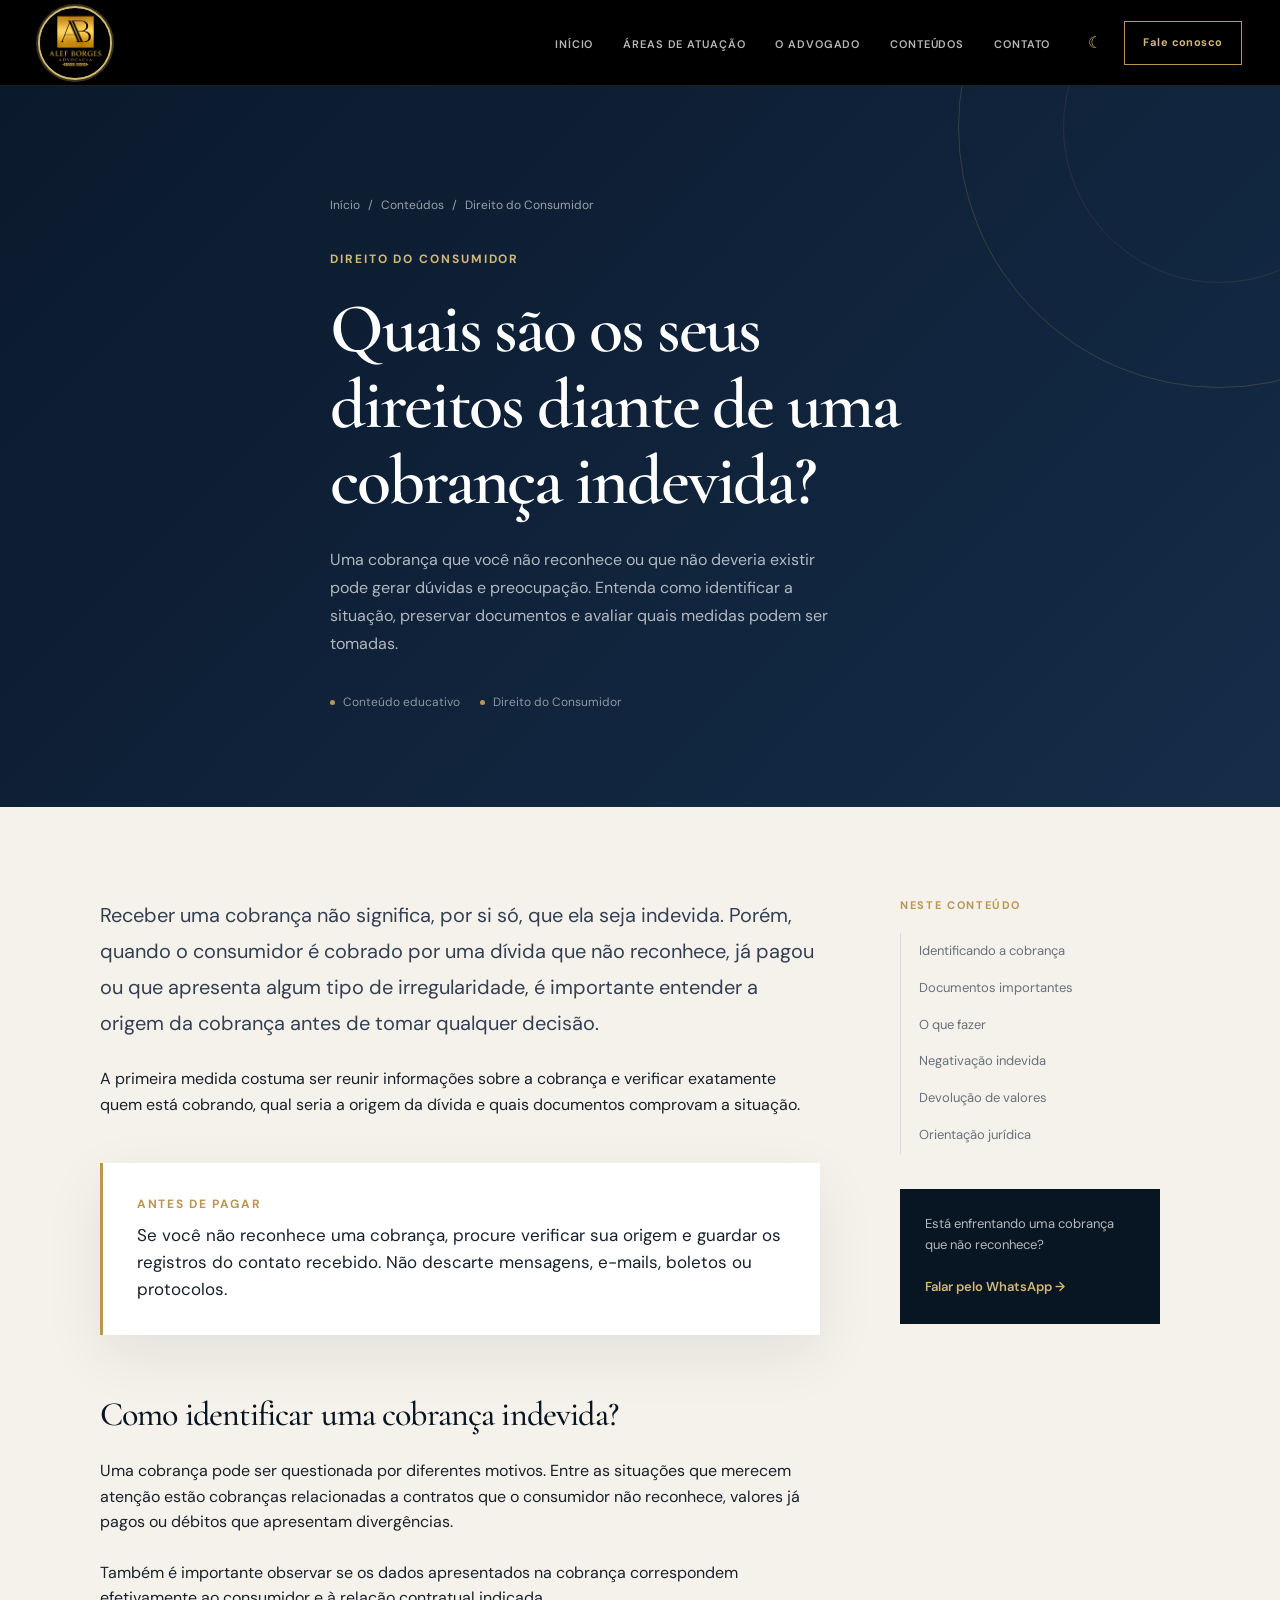
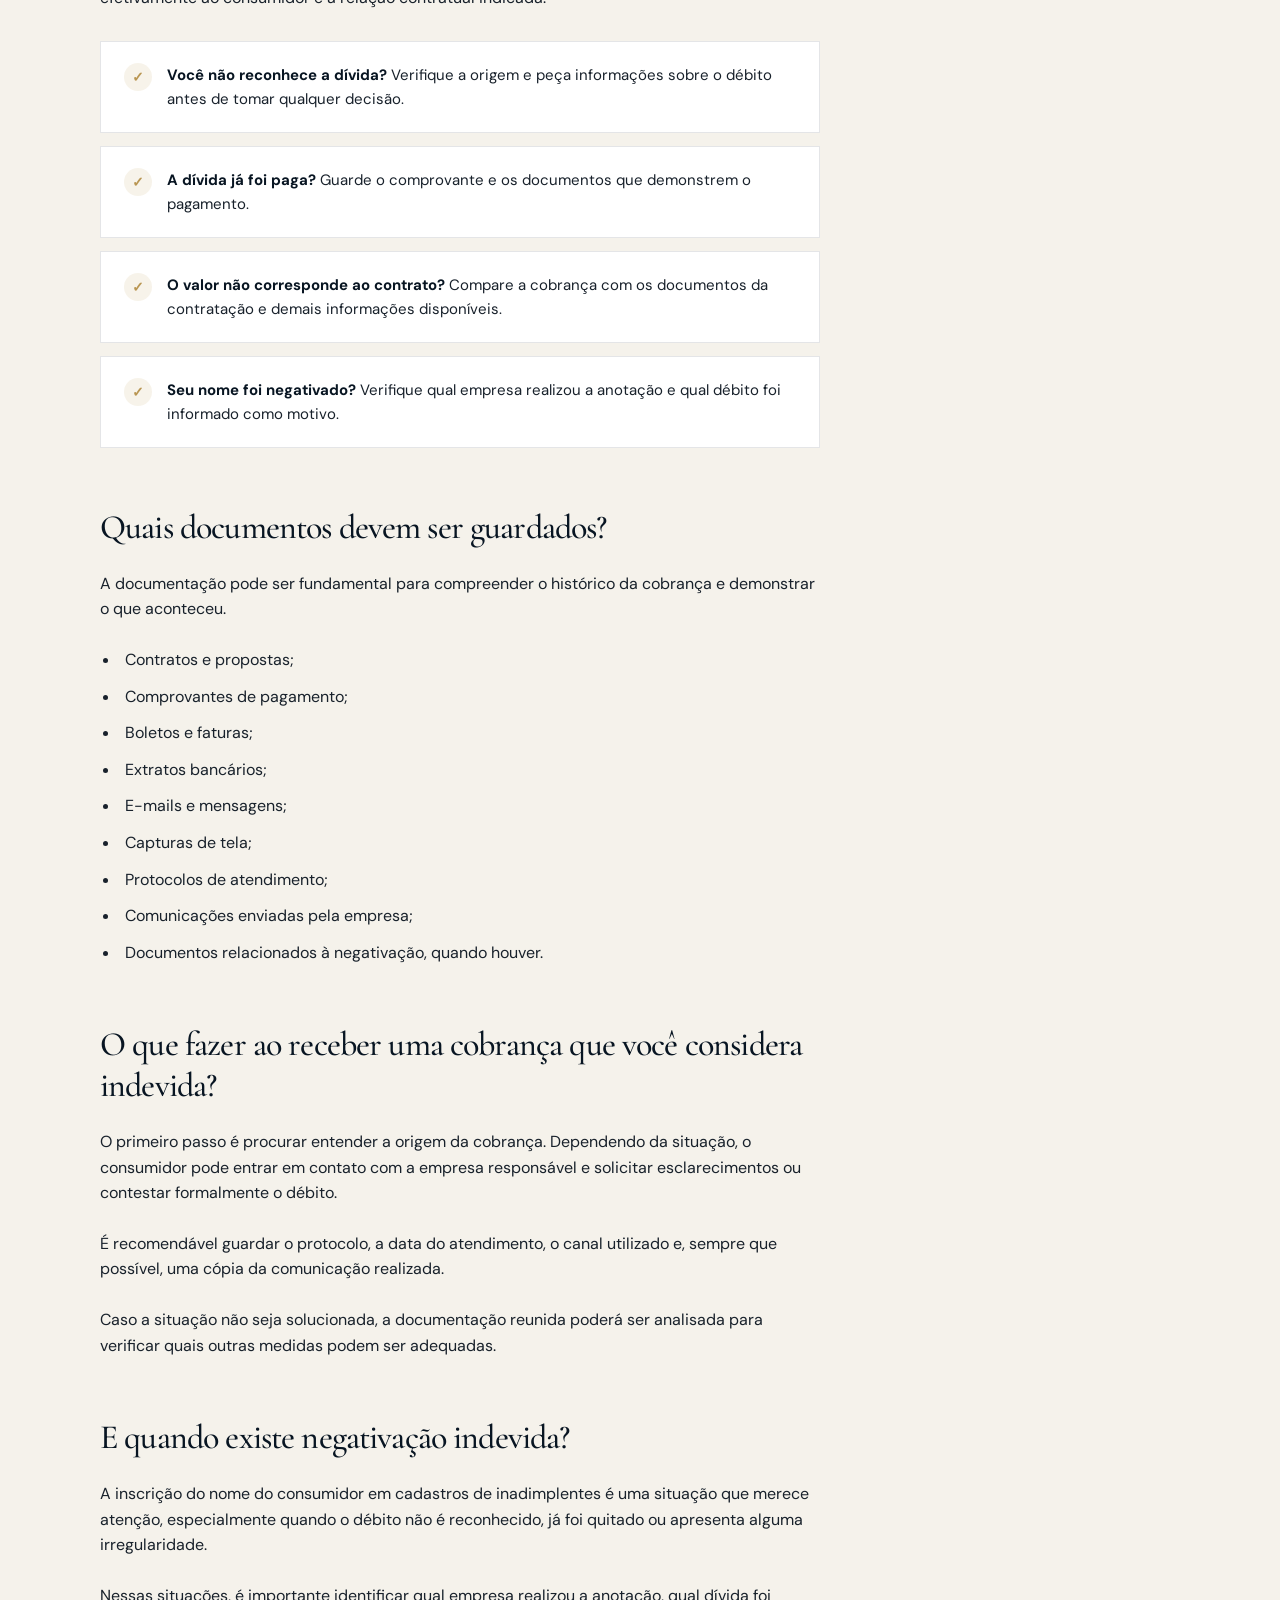
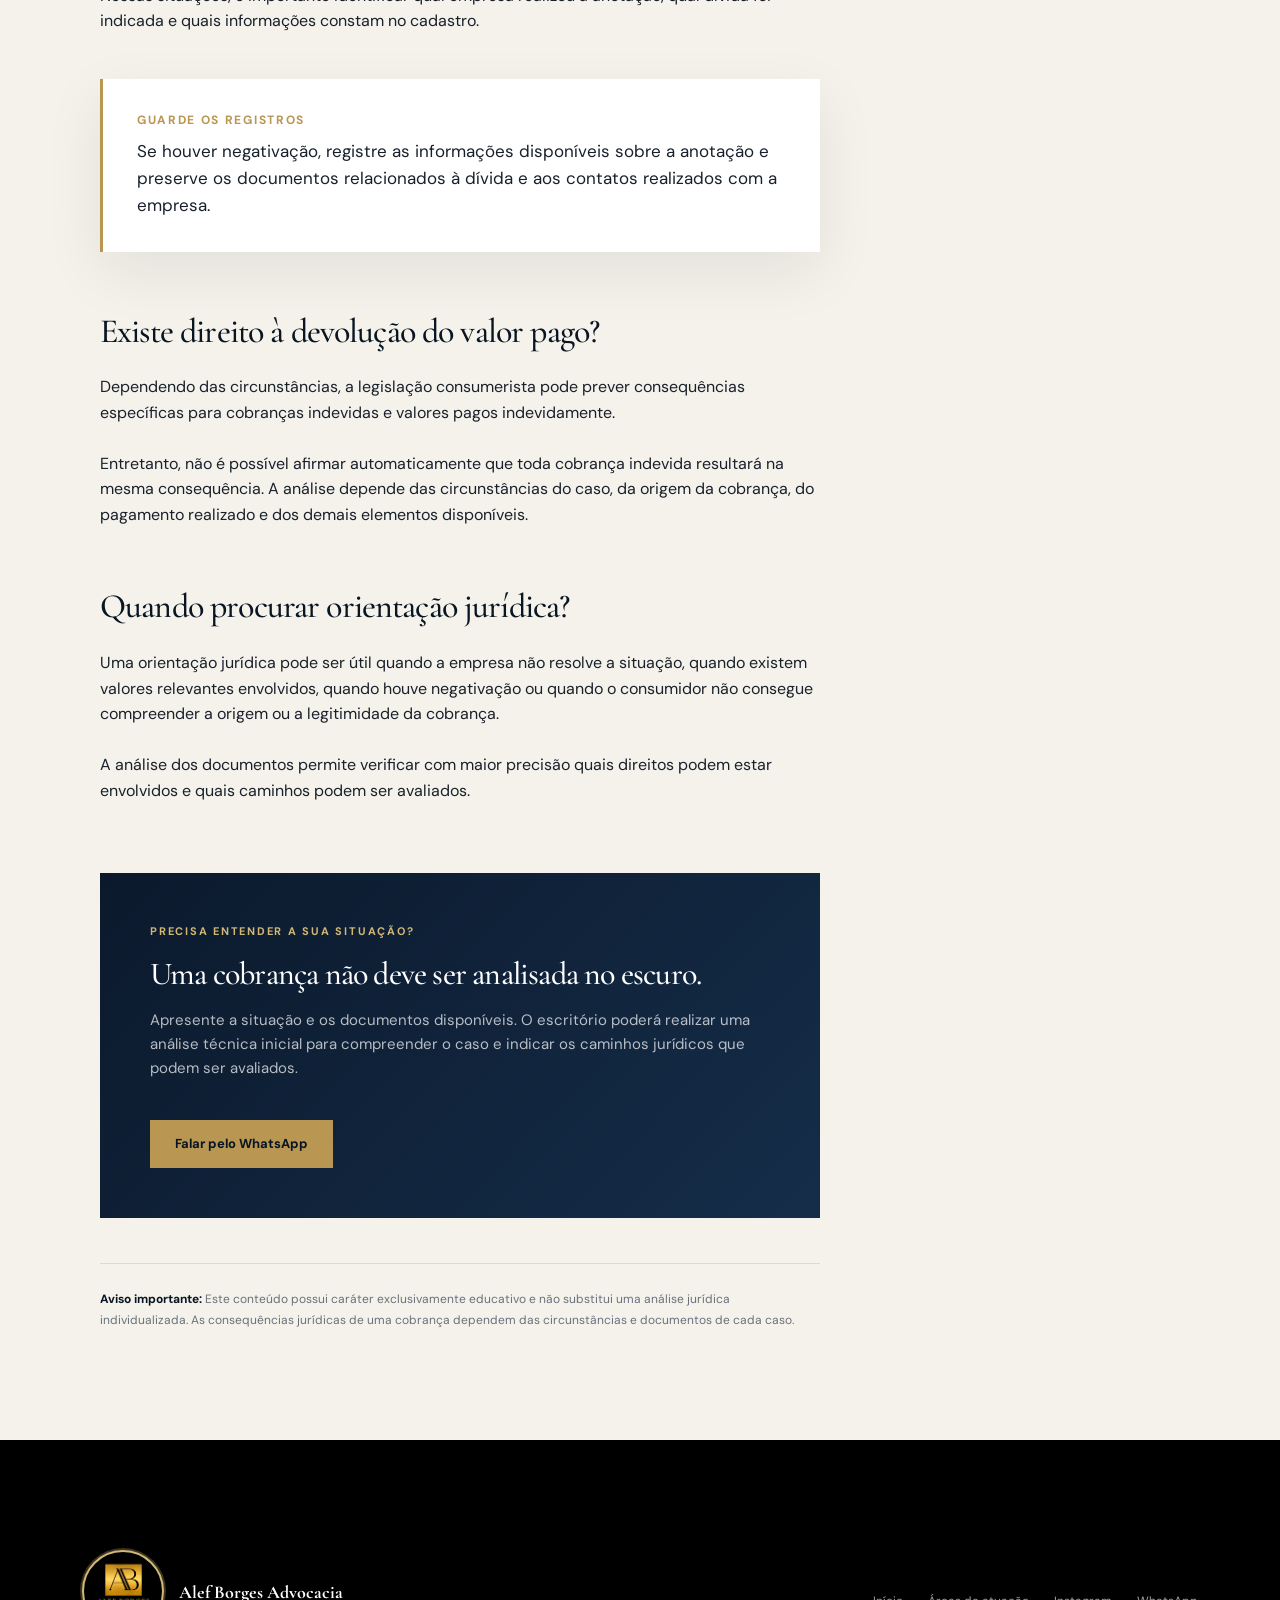
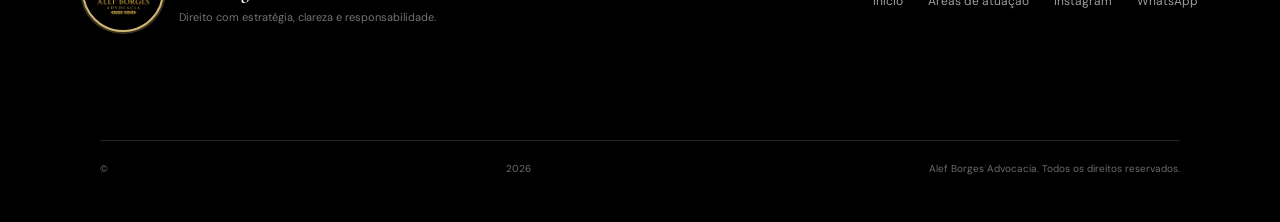
==== conteudos/cobranca-indevida.html @ ba05a91e "aaaa" ====
<!DOCTYPE html>
<html lang="pt-BR">
<head>
    <meta charset="UTF-8">
    <meta name="viewport" content="width=device-width, initial-scale=1.0">

    <meta name="theme-color" content="#081522">

    <title>Cobrança indevida: quais são os direitos do consumidor? | Alef Borges Advocacia</title>

    <link rel="icon" type="image/png" href="../img/logo.png">

    <meta property="og:type" content="article">
    <meta property="og:title" content="Cobrança indevida: quais são os direitos do consumidor?">
    <meta property="og:description" content="Entenda o que caracteriza uma cobrança indevida e quais informações podem ser importantes para analisar o caso.">

    <meta
        name="description"
        content="Entenda o que caracteriza uma cobrança indevida, quais documentos guardar e quais medidas podem ser avaliadas pelo consumidor."
    >

    <meta
        name="keywords"
        content="cobrança indevida, direitos do consumidor, negativação indevida, cobrança de dívida, direito do consumidor, advogado consumidor, Fortaleza"
    >

    <meta name="author" content="Alef Borges Advocacia">

    <link rel="preconnect" href="https://fonts.googleapis.com">
    <link rel="preconnect" href="https://fonts.gstatic.com" crossorigin>

    <link
        href="https://fonts.googleapis.com/css2?family=Bodoni+Moda:opsz,wght@6..96,500;6..96,600;6..96,700&family=Cormorant+Garamond:wght@500;600;700&family=DM+Sans:wght@400;500;600;700&display=swap"
        rel="stylesheet"
    >

    <style>

        * {
            margin: 0;
            padding: 0;
            box-sizing: border-box;
        }

        html {
            scroll-behavior: smooth;
        }

        body {
            font-family: "DM Sans", sans-serif;
            background: #f8f7f4;
            color: #263242;
            line-height: 1.7;
            transition:
                background .3s ease,
                color .3s ease;
        }

        a {
            color: inherit;
            text-decoration: none;
        }

        img {
            max-width: 100%;
            display: block;
        }

        button {
            font: inherit;
        }

        :root {
            --navy: #0b192c;
            --navy-light: #14263d;
            --gold: #c5a059;
            --gold-light: #ddc58f;
            --cream: #f8f7f4;
            --white: #ffffff;
            --text: #263242;
            --muted: #6c7480;
            --border: rgba(11,25,44,.11);
            --shadow: 0 20px 60px rgba(11,25,44,.08);
        }

        /* HEADER */

        .site-header {
            position: sticky;
            top: 0;
            z-index: 1000;
            width: 100%;
            background: rgba(248,247,244,.94);
            border-bottom: 1px solid var(--border);
            backdrop-filter: blur(16px);
            -webkit-backdrop-filter: blur(16px);
        }

        .header-inner {
            width: min(1180px, calc(100% - 40px));
            min-height: 82px;
            margin: auto;

            display: flex;
            align-items: center;
            justify-content: space-between;
            gap: 30px;
        }

        .logo {
            display: flex;
            align-items: center;
            flex-shrink: 0;
        }

        .logo img {
            width: 64px;
            height: 64px;
            object-fit: contain;
        }

        .main-nav {
            margin-left: auto;
        }

        .main-nav ul {
            display: flex;
            align-items: center;
            gap: 30px;
            list-style: none;
        }

        .main-nav a {
            position: relative;
            color: var(--navy);
            font-size: 13px;
            font-weight: 500;
        }

        .main-nav a::after {
            content: "";
            position: absolute;
            left: 0;
            bottom: -7px;
            width: 0;
            height: 1px;
            background: var(--gold);
            transition: width .25s ease;
        }

        .main-nav a:hover {
            color: var(--gold);
        }

        .main-nav a:hover::after {
            width: 100%;
        }

        .header-actions {
            display: flex;
            align-items: center;
            gap: 10px;
        }

        .theme-toggle {
            width: 38px;
            height: 38px;

            display: grid;
            place-items: center;

            border: 1px solid var(--border);
            border-radius: 50%;

            background: transparent;
            color: var(--navy);

            cursor: pointer;
        }

        .theme-toggle:hover {
            background: rgba(197,160,89,.1);
            border-color: var(--gold);
        }

        .header-cta {
            min-height: 42px;
            padding: 0 20px;

            display: inline-flex;
            align-items: center;
            justify-content: center;

            background: var(--navy);
            color: white;

            font-size: 12px;
            font-weight: 600;

            transition:
                transform .25s ease,
                background .25s ease;
        }

        .header-cta:hover {
            transform: translateY(-2px);
            background: #152b47;
        }

        /* HERO */

        .article-hero {
            position: relative;
            padding: 110px 20px 95px;

            background:
                linear-gradient(
                    135deg,
                    #0b192c 0%,
                    #10243c 58%,
                    #152d49 100%
                );

            color: white;
            overflow: hidden;
        }

        .article-hero::before {
            content: "";
            position: absolute;

            width: 520px;
            height: 520px;

            right: -200px;
            top: -220px;

            border: 1px solid rgba(197,160,89,.22);
            border-radius: 50%;
        }

        .article-hero::after {
            content: "";
            position: absolute;

            width: 310px;
            height: 310px;

            right: -95px;
            top: -115px;

            border: 1px solid rgba(197,160,89,.12);
            border-radius: 50%;
        }

        .hero-content {
            position: relative;
            z-index: 2;

            width: min(900px,100%);
            margin: auto;
        }

        .breadcrumb {
            display: flex;
            flex-wrap: wrap;
            gap: 8px;

            margin-bottom: 30px;

            color: rgba(255,255,255,.58);
            font-size: 12px;
        }

        .breadcrumb a:hover {
            color: var(--gold-light);
        }

        .category {
            display: inline-block;

            margin-bottom: 22px;

            color: var(--gold-light);

            font-size: 12px;
            font-weight: 700;

            text-transform: uppercase;
            letter-spacing: .16em;
        }

        .article-hero h1 {
            max-width: 850px;
            margin-bottom: 28px;

            font-family: "Cormorant Garamond", Georgia, serif;

            font-size: clamp(42px,6vw,70px);
            font-weight: 600;

            line-height: 1.08;
            letter-spacing: -.03em;
        }

        .hero-description {
            max-width: 710px;

            color: rgba(255,255,255,.76);

            font-size: 18px;
            line-height: 1.75;
        }

        .article-meta {
            display: flex;
            align-items: center;
            gap: 20px;

            margin-top: 35px;

            color: rgba(255,255,255,.52);

            font-size: 12px;
        }

        .article-meta span {
            display: flex;
            align-items: center;
            gap: 8px;
        }

        .gold-dot {
            width: 5px;
            height: 5px;
            border-radius: 50%;
            background: var(--gold);
        }

        /* ARTICLE */

        .article-wrapper {
            width: min(1080px,calc(100% - 40px));
            margin: auto;

            display: grid;
            grid-template-columns: minmax(0,720px) 260px;

            gap: 80px;

            padding: 90px 0 110px;
        }

        .article-content > p:first-child {
            font-size: 20px;
            color: #344052;
            line-height: 1.8;
        }

        .article-content p {
            margin-bottom: 25px;
            color: var(--text);
            font-size: 16px;
        }

        .article-content h2 {
            margin: 60px 0 22px;

            font-family: "Cormorant Garamond", Georgia, serif;

            font-size: 34px;
            line-height: 1.2;

            color: var(--navy);
        }

        .article-content h3 {
            margin: 35px 0 15px;

            color: var(--navy);
            font-size: 19px;
        }

        .article-content ul {
            margin: 0 0 30px 20px;
        }

        .article-content li {
            margin-bottom: 11px;
            padding-left: 5px;
            color: var(--text);
        }

        .article-content strong {
            color: var(--navy);
        }

        /* DESTAQUE */

        .highlight-box {
            margin: 45px 0;
            padding: 32px 34px;

            border-left: 3px solid var(--gold);

            background: white;
            box-shadow: var(--shadow);
        }

        .highlight-box strong {
            display: block;

            margin-bottom: 8px;

            color: var(--gold);

            font-size: 12px;
            text-transform: uppercase;
            letter-spacing: .14em;
        }

        .highlight-box p {
            margin: 0;
            font-size: 17px;
        }

        /* CHECKLIST */

        .checklist {
            display: grid;
            gap: 13px;

            margin: 30px 0 40px;
        }

        .check-item {
            display: flex;
            align-items: flex-start;
            gap: 15px;

            padding: 21px 23px;

            background: white;

            border: 1px solid var(--border);
        }

        .check-icon {
            width: 28px;
            height: 28px;

            flex-shrink: 0;

            display: grid;
            place-items: center;

            border-radius: 50%;

            background: rgba(197,160,89,.13);

            color: var(--gold);

            font-size: 14px;
            font-weight: 700;
        }

        .check-item p {
            margin: 0;
            font-size: 15px;
        }

        /* SIDEBAR */

        .article-sidebar {
            position: sticky;
            top: 110px;
            align-self: start;
        }

        .sidebar-title {
            margin-bottom: 18px;

            color: var(--gold);

            font-size: 11px;
            font-weight: 700;

            text-transform: uppercase;
            letter-spacing: .15em;
        }

        .sidebar-nav {
            padding-left: 18px;
            border-left: 1px solid var(--border);
        }

        .sidebar-nav a {
            display: block;

            padding: 8px 0;

            color: var(--muted);
            font-size: 13px;

            transition: color .2s ease;
        }

        .sidebar-nav a:hover {
            color: var(--gold);
        }

        .sidebar-contact {
            margin-top: 35px;
            padding: 25px;

            background: var(--navy);
            color: white;
        }

        .sidebar-contact p {
            margin-bottom: 18px;

            color: rgba(255,255,255,.7);

            font-size: 13px;
        }

        .sidebar-contact a {
            color: var(--gold-light);
            font-size: 13px;
            font-weight: 600;
        }

        /* CTA */

        .article-cta {
            margin-top: 70px;
            padding: 50px;

            background:
                linear-gradient(
                    135deg,
                    #0b192c,
                    #152d49
                );

            color: white;
        }

        .article-cta span {
            display: block;
            margin-bottom: 14px;

            color: var(--gold-light);

            font-size: 11px;
            font-weight: 700;

            text-transform: uppercase;
            letter-spacing: .16em;
        }

        .article-cta h2 {
            margin: 0 0 15px;
            color: white;
            font-size: 32px;
        }

        .article-cta p {
            max-width: 620px;
            color: rgba(255,255,255,.7);
            font-size: 15px;
        }

        .cta-button {
            display: inline-flex;
            align-items: center;
            justify-content: center;

            min-height: 48px;
            margin-top: 15px;
            padding: 0 25px;

            background: var(--gold);
            color: var(--navy);

            font-size: 13px;
            font-weight: 700;

            transition:
                transform .25s ease,
                background .25s ease;
        }

        .cta-button:hover {
            transform: translateY(-2px);
            background: var(--gold-light);
        }

        /* DISCLAIMER */

        .disclaimer {
            margin-top: 45px;
            padding-top: 25px;

            border-top: 1px solid var(--border);

            color: var(--muted);

            font-size: 12px;
            line-height: 1.7;
        }

        /* FOOTER */

        footer {
            padding: 50px 20px 25px;
            background: #071321;
            color: white;
        }

        .footer-inner {
            width: min(1080px,100%);
            margin: auto;

            display: flex;
            align-items: center;
            justify-content: space-between;

            gap: 30px;
        }

        .footer-brand {
            display: flex;
            align-items: center;
            gap: 15px;
        }

        .footer-brand img {
            width: 50px;
            height: 50px;
            object-fit: contain;
        }

        .footer-brand strong {
            display: block;

            font-family: "Cormorant Garamond", Georgia, serif;
            font-size: 18px;
        }

        .footer-brand span {
            display: block;
            margin-top: 2px;

            color: rgba(255,255,255,.45);
            font-size: 11px;
        }

        .footer-links {
            display: flex;
            align-items: center;
            gap: 25px;
        }

        .footer-links a {
            color: rgba(255,255,255,.6);
            font-size: 12px;
        }

        .footer-links a:hover {
            color: var(--gold-light);
        }

        .footer-bottom {
            width: min(1080px,100%);
            margin: 40px auto 0;
            padding-top: 20px;

            border-top: 1px solid rgba(255,255,255,.1);

            color: rgba(255,255,255,.35);
            font-size: 11px;
        }

        /* DARK MODE */

        body.dark {
            background: #0b1420;
            color: #e7e9ec;

            --text: #d4d9df;
            --muted: #9ca5b0;
            --border: rgba(255,255,255,.1);
        }

        body.dark .site-header {
            background: rgba(11,20,32,.94);
        }

        body.dark .main-nav a,
        body.dark .theme-toggle {
            color: #f2f3f4;
        }

        body.dark .article-content > p:first-child,
        body.dark .article-content p,
        body.dark .article-content li {
            color: #c7cdd5;
        }

        body.dark .article-content h2,
        body.dark .article-content h3,
        body.dark .article-content strong {
            color: #f2f3f4;
        }

        body.dark .highlight-box,
        body.dark .check-item {
            background: #101c2b;
        }

        /* RESPONSIVO */

        @media (max-width:900px) {

            .main-nav {
                display: none;
            }

            .header-inner {
                min-height: 72px;
            }

            .logo img {
                width: 56px;
                height: 56px;
            }

            .article-wrapper {
                grid-template-columns: 1fr;
                gap: 50px;
            }

            .article-sidebar {
                position: static;
                order: -1;
            }

            .sidebar-nav {
                display: flex;
                flex-wrap: wrap;
                gap: 5px 20px;

                padding-left: 0;
                border-left: 0;
            }

            .sidebar-contact {
                display: none;
            }
        }

        @media (max-width:600px) {

            .header-cta {
                display: none;
            }

            .article-hero {
                padding: 80px 20px 70px;
            }

            .article-hero h1 {
                font-size: 43px;
            }

            .hero-description {
                font-size: 16px;
            }

            .article-wrapper {
                width: min(100% - 30px,720px);
                padding: 65px 0 80px;
            }

            .article-content h2 {
                margin-top: 45px;
                font-size: 29px;
            }

            .highlight-box,
            .article-cta {
                padding: 28px 23px;
            }

            .footer-inner {
                align-items: flex-start;
                flex-direction: column;
            }

            .footer-links {
                flex-wrap: wrap;
            }
        }

    </style>
    <link rel="stylesheet" href="../css/style.css">
</head>

<body class="article-page" data-theme="light">

<header class="site-header">

    <div class="header-inner">

        <a
            href="../index.html"
            class="logo"
            aria-label="Alef Borges Advocacia"
        >
            <img
                src="../img/logo.png"
                alt="Alef Borges Advocacia"
            >
        </a>

        <nav
            class="main-nav"
            aria-label="Navegação principal"
        >
            <ul>

                <li>
                    <a href="../index.html#inicio">
                        Início
                    </a>
                </li>

                <li>
                    <a href="../index.html#atuacao">
                        Áreas de atuação
                    </a>
                </li>

                <li>
                    <a href="../index.html#sobre">
                        O advogado
                    </a>
                </li>

                <li>
                    <a href="../index.html#conteudos">
                        Conteúdos
                    </a>
                </li>

                <li>
                    <a href="../index.html#contato">
                        Contato
                    </a>
                </li>

            </ul>
        </nav>

        <div class="header-actions">

            <button
                class="theme-toggle"
                id="themeToggle"
                aria-label="Alternar tema"
                title="Alternar tema"
            >
                ☾
            </button>

            <a
                href="https://wa.me/558598199293"
                class="header-cta"
                target="_blank"
                rel="noopener noreferrer"
            >
                Fale conosco
            </a>

        </div>

    </div>

</header>


<main>

    <section class="article-hero">

        <div class="hero-content">

            <div class="breadcrumb">

                <a href="../index.html">
                    Início
                </a>

                <span>/</span>

                <a href="../index.html#conteudos">
                    Conteúdos
                </a>

                <span>/</span>

                <span>Direito do Consumidor</span>

            </div>

            <span class="category">
                Direito do Consumidor
            </span>

            <h1>
                Quais são os seus direitos diante de uma cobrança indevida?
            </h1>

            <p class="hero-description">
                Uma cobrança que você não reconhece ou que não deveria
                existir pode gerar dúvidas e preocupação. Entenda como
                identificar a situação, preservar documentos e avaliar
                quais medidas podem ser tomadas.
            </p>

            <div class="article-meta">

                <span>
                    <i class="gold-dot"></i>
                    Conteúdo educativo
                </span>

                <span>
                    <i class="gold-dot"></i>
                    Direito do Consumidor
                </span>

            </div>

        </div>

    </section>


    <div class="article-wrapper">

        <article class="article-content">

            <p>
                Receber uma cobrança não significa, por si só, que ela
                seja indevida. Porém, quando o consumidor é cobrado por
                uma dívida que não reconhece, já pagou ou que apresenta
                algum tipo de irregularidade, é importante entender a
                origem da cobrança antes de tomar qualquer decisão.
            </p>

            <p>
                A primeira medida costuma ser reunir informações sobre
                a cobrança e verificar exatamente quem está cobrando,
                qual seria a origem da dívida e quais documentos
                comprovam a situação.
            </p>


            <div class="highlight-box">

                <strong>
                    Antes de pagar
                </strong>

                <p>
                    Se você não reconhece uma cobrança, procure verificar
                    sua origem e guardar os registros do contato recebido.
                    Não descarte mensagens, e-mails, boletos ou protocolos.
                </p>

            </div>


            <h2 id="identificar">
                Como identificar uma cobrança indevida?
            </h2>

            <p>
                Uma cobrança pode ser questionada por diferentes motivos.
                Entre as situações que merecem atenção estão cobranças
                relacionadas a contratos que o consumidor não reconhece,
                valores já pagos ou débitos que apresentam divergências.
            </p>

            <p>
                Também é importante observar se os dados apresentados
                na cobrança correspondem efetivamente ao consumidor
                e à relação contratual indicada.
            </p>


            <div class="checklist">

                <div class="check-item">

                    <div class="check-icon">
                        ✓
                    </div>

                    <p>
                        <strong>Você não reconhece a dívida?</strong>
                        Verifique a origem e peça informações sobre o
                        débito antes de tomar qualquer decisão.
                    </p>

                </div>


                <div class="check-item">

                    <div class="check-icon">
                        ✓
                    </div>

                    <p>
                        <strong>A dívida já foi paga?</strong>
                        Guarde o comprovante e os documentos que demonstrem
                        o pagamento.
                    </p>

                </div>


                <div class="check-item">

                    <div class="check-icon">
                        ✓
                    </div>

                    <p>
                        <strong>O valor não corresponde ao contrato?</strong>
                        Compare a cobrança com os documentos da contratação
                        e demais informações disponíveis.
                    </p>

                </div>


                <div class="check-item">

                    <div class="check-icon">
                        ✓
                    </div>

                    <p>
                        <strong>Seu nome foi negativado?</strong>
                        Verifique qual empresa realizou a anotação e qual
                        débito foi informado como motivo.
                    </p>

                </div>

            </div>


            <h2 id="documentos">
                Quais documentos devem ser guardados?
            </h2>

            <p>
                A documentação pode ser fundamental para compreender o
                histórico da cobrança e demonstrar o que aconteceu.
            </p>

            <ul>

                <li>
                    Contratos e propostas;
                </li>

                <li>
                    Comprovantes de pagamento;
                </li>

                <li>
                    Boletos e faturas;
                </li>

                <li>
                    Extratos bancários;
                </li>

                <li>
                    E-mails e mensagens;
                </li>

                <li>
                    Capturas de tela;
                </li>

                <li>
                    Protocolos de atendimento;
                </li>

                <li>
                    Comunicações enviadas pela empresa;
                </li>

                <li>
                    Documentos relacionados à negativação, quando houver.
                </li>

            </ul>


            <h2 id="empresa">
                O que fazer ao receber uma cobrança que você considera indevida?
            </h2>

            <p>
                O primeiro passo é procurar entender a origem da cobrança.
                Dependendo da situação, o consumidor pode entrar em contato
                com a empresa responsável e solicitar esclarecimentos ou
                contestar formalmente o débito.
            </p>

            <p>
                É recomendável guardar o protocolo, a data do atendimento,
                o canal utilizado e, sempre que possível, uma cópia da
                comunicação realizada.
            </p>

            <p>
                Caso a situação não seja solucionada, a documentação
                reunida poderá ser analisada para verificar quais outras
                medidas podem ser adequadas.
            </p>


            <h2 id="negativacao">
                E quando existe negativação indevida?
            </h2>

            <p>
                A inscrição do nome do consumidor em cadastros de
                inadimplentes é uma situação que merece atenção,
                especialmente quando o débito não é reconhecido,
                já foi quitado ou apresenta alguma irregularidade.
            </p>

            <p>
                Nessas situações, é importante identificar qual empresa
                realizou a anotação, qual dívida foi indicada e quais
                informações constam no cadastro.
            </p>

            <div class="highlight-box">

                <strong>
                    Guarde os registros
                </strong>

                <p>
                    Se houver negativação, registre as informações
                    disponíveis sobre a anotação e preserve os documentos
                    relacionados à dívida e aos contatos realizados com
                    a empresa.
                </p>

            </div>


            <h2 id="restituicao">
                Existe direito à devolução do valor pago?
            </h2>

            <p>
                Dependendo das circunstâncias, a legislação consumerista
                pode prever consequências específicas para cobranças
                indevidas e valores pagos indevidamente.
            </p>

            <p>
                Entretanto, não é possível afirmar automaticamente que
                toda cobrança indevida resultará na mesma consequência.
                A análise depende das circunstâncias do caso, da origem
                da cobrança, do pagamento realizado e dos demais elementos
                disponíveis.
            </p>


            <h2 id="orientacao">
                Quando procurar orientação jurídica?
            </h2>

            <p>
                Uma orientação jurídica pode ser útil quando a empresa
                não resolve a situação, quando existem valores relevantes
                envolvidos, quando houve negativação ou quando o consumidor
                não consegue compreender a origem ou a legitimidade da cobrança.
            </p>

            <p>
                A análise dos documentos permite verificar com maior
                precisão quais direitos podem estar envolvidos e quais
                caminhos podem ser avaliados.
            </p>


            <section class="article-cta">

                <span>
                    Precisa entender a sua situação?
                </span>

                <h2>
                    Uma cobrança não deve ser analisada no escuro.
                </h2>

                <p>
                    Apresente a situação e os documentos disponíveis.
                    O escritório poderá realizar uma análise técnica
                    inicial para compreender o caso e indicar os caminhos
                    jurídicos que podem ser avaliados.
                </p>

                <a
                    href="https://wa.me/558598199293?text=Olá%2C%20gostaria%20de%20uma%20análise%20sobre%20uma%20cobrança%20indevida."
                    class="cta-button"
                    target="_blank"
                    rel="noopener noreferrer"
                >
                    Falar pelo WhatsApp
                </a>

            </section>


            <div class="disclaimer">

                <strong>
                    Aviso importante:
                </strong>

                Este conteúdo possui caráter exclusivamente educativo
                e não substitui uma análise jurídica individualizada.
                As consequências jurídicas de uma cobrança dependem
                das circunstâncias e documentos de cada caso.

            </div>

        </article>


        <aside class="article-sidebar">

            <div class="sidebar-title">
                Neste conteúdo
            </div>

            <nav class="sidebar-nav">

                <a href="#identificar">
                    Identificando a cobrança
                </a>

                <a href="#documentos">
                    Documentos importantes
                </a>

                <a href="#empresa">
                    O que fazer
                </a>

                <a href="#negativacao">
                    Negativação indevida
                </a>

                <a href="#restituicao">
                    Devolução de valores
                </a>

                <a href="#orientacao">
                    Orientação jurídica
                </a>

            </nav>


            <div class="sidebar-contact">

                <p>
                    Está enfrentando uma cobrança que não reconhece?
                </p>

                <a
                    href="https://wa.me/558598199293"
                    target="_blank"
                    rel="noopener noreferrer"
                >
                    Falar pelo WhatsApp →
                </a>

            </div>

        </aside>

    </div>

</main>


<footer class="footer">

    <div class="footer-inner">

        <div class="footer-brand">

            <img
                src="../img/logo.png"
                alt="Alef Borges Advocacia"
            >

            <div>

                <strong>
                    Alef Borges Advocacia
                </strong>

                <span>
                    Direito com estratégia, clareza e responsabilidade.
                </span>

            </div>

        </div>


        <div class="footer-links">

            <a href="../index.html">
                Início
            </a>

            <a href="../index.html#atuacao">
                Áreas de atuação
            </a>

            <a
                href="https://www.instagram.com/alefborges.adv/"
                target="_blank"
                rel="noopener noreferrer"
            >
                Instagram
            </a>

            <a
                href="https://wa.me/558598199293"
                target="_blank"
                rel="noopener noreferrer"
            >
                WhatsApp
            </a>

        </div>

    </div>


    <div class="footer-bottom">

        © <span id="year"></span>
        Alef Borges Advocacia. Todos os direitos reservados.

    </div>

</footer>


<script>

    const themeToggle =
        document.getElementById("themeToggle");

    const savedTheme =
        localStorage.getItem("alef-theme");

    if (savedTheme === "dark") {

        document.body.classList.add("dark");
        document.body.dataset.theme = "dark";

        themeToggle.textContent = "☀";

    }

    themeToggle.addEventListener("click", () => {

        document.body.classList.toggle("dark");

        const isDark =
            document.body.classList.contains("dark");

        document.body.dataset.theme = isDark ? "dark" : "light";

        themeToggle.textContent =
            isDark ? "☀" : "☾";

        localStorage.setItem(
            "alef-theme",
            isDark ? "dark" : "light"
        );

    });


    document.getElementById("year").textContent =
        new Date().getFullYear();


    document.querySelectorAll('a[href^="#"]').forEach(link => {

        link.addEventListener("click", event => {

            const target =
                document.querySelector(
                    link.getAttribute("href")
                );

            if (!target) return;

            event.preventDefault();

            target.scrollIntoView({
                behavior: "smooth",
                block: "start"
            });

        });

    });

</script>

</body>
</html>
---- css/style.css ----
/* =========================================================
   ADVOCACIA ALEF BORGES
   Boutique editorial system
========================================================= */

:root {
    --navy: #081522;
    --navy-2: #0d1d2e;
    --navy-3: #13263a;
    --gold: #b99652;
    --gold-light: #d1b875;
    --cream: #f5f2eb;
    --white: #ffffff;
    --text: #18212b;
    --muted: #68717c;
    --line: rgba(8, 21, 34, 0.16);
    --line-light: rgba(255, 255, 255, 0.18);
    --serif: "Cormorant Garamond", Georgia, serif;
    --display: "Bodoni Moda", "Cormorant Garamond", Georgia, serif;
    --sans: "DM Sans", Arial, sans-serif;
    --container: 1240px;
    --ease: 320ms cubic-bezier(0.22, 0.61, 0.36, 1);
}

[data-theme="dark"] {
    --navy: #07111d;
    --navy-2: #0d1b2a;
    --navy-3: #13263a;
    --gold: #c7a35d;
    --gold-light: #d8c083;
    --cream: #07111d;
    --white: #0d1b2a;
    --text: #f4f1ea;
    --muted: #aab3bc;
    --line: rgba(255, 255, 255, 0.14);
}

* {
    box-sizing: border-box;
    margin: 0;
    padding: 0;
}

html {
    scroll-behavior: smooth;
}

body {
    background: var(--cream);
    color: var(--text);
    font-family: var(--sans);
    line-height: 1.6;
    overflow-x: hidden;
    transition: background-color 400ms ease, color 400ms ease;
}

body[data-theme="light"] {
    background-color: #f5f2eb;
    color: #18212b;
}

body[data-theme="dark"] {
    background-color: #07111d;
    color: #f4f1ea;
}

body.menu-open {
    overflow: hidden;
}

img {
    display: block;
    max-width: 100%;
}

a {
    color: inherit;
    text-decoration: none;
}

button,
a {
    -webkit-tap-highlight-color: transparent;
    transition: color var(--ease), background-color var(--ease), border-color var(--ease), transform var(--ease), opacity var(--ease);
}

button {
    border: 0;
    font: inherit;
}

:focus-visible {
    outline: 2px solid var(--gold-light);
    outline-offset: 4px;
}

.container {
    width: min(90%, var(--container));
    margin-inline: auto;
}

/* Header */

.site-header {
    position: sticky;
    top: 0;
    z-index: 20;
    height: 86px;
    background: #000000;
    border-bottom: 1px solid rgba(255, 255, 255, 0.12);
    color: var(--white);
    backdrop-filter: blur(16px);
}

.header-inner {
    position: relative;
    width: min(94%, var(--container));
    display: flex;
    align-items: center;
    justify-content: space-between;
    height: 86px;
    gap: 28px;
}

.logo {
    position: relative;
    z-index: 2;
    display: grid;
    width: 74px;
    height: 74px;
    flex: 0 0 74px;
    place-items: center;
    overflow: hidden;
    border: 2px solid var(--gold-light);
    border-radius: 50%;
    background: #000000;
    box-shadow: 0 0 0 2px rgba(209, 184, 117, 0.28);
}

.logo img {
    width: 100%;
    height: 100%;
    object-fit: contain;
}

.main-nav {
    display: flex;
    align-items: center;
    gap: clamp(18px, 2.5vw, 38px);
    margin-left: auto;
}

.main-nav a {
    position: relative;
    padding: 30px 0;
    color: rgba(255, 255, 255, 0.72);
    font-size: 11px;
    font-weight: 600;
    letter-spacing: 0.08em;
    text-transform: uppercase;
}

.main-nav a::after {
    position: absolute;
    right: 0;
    bottom: 22px;
    left: 0;
    height: 1px;
    background: var(--gold-light);
    content: "";
    transform: scaleX(0);
    transform-origin: right;
    transition: transform var(--ease);
}

.main-nav a:hover,
.main-nav a[aria-current="page"] {
    color: var(--white);
}

.main-nav a:hover::after,
.main-nav a[aria-current="page"]::after {
    transform: scaleX(1);
    transform-origin: left;
}

.header-tools {
    display: flex;
    align-items: center;
    gap: 12px;
}

.social-link,
.theme-toggle {
    display: grid;
    width: 34px;
    height: 34px;
    place-items: center;
    border: 1px solid transparent;
    border-radius: 50%;
    background: transparent;
    color: rgba(255, 255, 255, 0.62);
    cursor: pointer;
}

.social-link:hover,
.theme-toggle:hover {
    border-color: rgba(209, 184, 117, 0.45);
    color: var(--gold-light);
}

.social-link svg,
.theme-toggle svg {
    width: 16px;
    height: 16px;
    fill: none;
    stroke: currentColor;
    stroke-linecap: round;
    stroke-linejoin: round;
    stroke-width: 1.5;
}

.theme-toggle .icon-sun {
    display: none;
}

[data-theme="dark"] .theme-toggle .icon-moon {
    display: none;
}

[data-theme="dark"] .theme-toggle .icon-sun {
    display: block;
}

.icon-fill {
    fill: currentColor;
    stroke: none;
}

.header-cta,
.button {
    display: inline-flex;
    align-items: center;
    justify-content: center;
    gap: 14px;
    min-height: 44px;
    padding: 0 18px;
    border: 1px solid var(--gold);
    font-size: 11px;
    font-weight: 700;
    letter-spacing: 0.04em;
}

.header-cta {
    color: var(--gold-light);
}

.header-cta:hover {
    background: var(--gold);
    color: var(--navy);
}

.menu-toggle {
    display: none;
    width: 38px;
    height: 38px;
    background: transparent;
    color: var(--white);
    cursor: pointer;
}

.menu-toggle span {
    display: block;
    width: 22px;
    height: 1px;
    margin: 6px auto;
    background: currentColor;
    transition: transform var(--ease);
}

/* Shared */

.section-dark,
.section-navy {
    color: var(--white);
}

.section-dark {
    background: var(--navy);
}

.section-navy {
    background: var(--navy-2);
}

.section-light,
.section-paper {
    background: var(--cream);
}

.section-paper {
    background: var(--white);
}

.eyebrow {
    display: block;
    margin-bottom: 22px;
    color: var(--gold);
    font-size: 10px;
    font-weight: 700;
    letter-spacing: 0.22em;
    text-transform: uppercase;
}

.eyebrow-light {
    color: var(--gold-light);
}

h1,
h2,
h3 {
    font-family: var(--serif);
    font-weight: 500;
}

h1,
h2 {
    line-height: 1.04;
    letter-spacing: -0.025em;
}

h1 em,
h2 em {
    color: var(--gold-light);
    font-style: normal;
}

h3 {
    line-height: 1.12;
}

.arrow-icon {
    display: inline-block;
    font-size: 16px;
    line-height: 1;
    transition: transform var(--ease);
}

.card-link:hover .arrow-icon,
.text-link:hover .arrow-icon,
.button:hover .arrow-icon,
.header-cta:hover .arrow-icon {
    transform: translateX(5px);
}

.text-link {
    display: inline-flex;
    align-items: center;
    gap: 12px;
    color: var(--gold);
    font-size: 11px;
    font-weight: 700;
    letter-spacing: 0.08em;
    text-transform: uppercase;
}

.light-link {
    color: rgba(255, 255, 255, 0.78);
}

.button-gold {
    background: var(--gold);
    color: var(--navy);
}

.button-gold:hover {
    background: var(--gold-light);
    transform: translateY(-2px);
}

.gold-line {
    display: block;
    width: 42px;
    height: 1px;
    background: var(--gold);
}

/* Hero */

.hero {
    position: relative;
    min-height: calc(100vh - 86px);
    overflow: hidden;
}

.hero::before {
    position: absolute;
    top: 4%;
    right: 5%;
    color: rgba(255, 255, 255, 0.025);
    content: "A";
    font-family: var(--serif);
    font-size: clamp(260px, 34vw, 560px);
    line-height: 0.8;
}

.hero-grid {
    position: relative;
    display: grid;
    grid-template-columns: minmax(0, 0.95fr) minmax(420px, 0.85fr);
    align-items: center;
    gap: 8vw;
    min-height: calc(100vh - 86px);
    padding-block: 72px 96px;
}

.hero-content {
    position: relative;
    z-index: 1;
    max-width: 620px;
}

.hero h1 {
    max-width: 680px;
    margin-bottom: 30px;
    color: var(--white);
    font-size: clamp(48px, 6.2vw, 88px);
}

.hero-description {
    max-width: 510px;
    margin-bottom: 34px;
    color: rgba(255, 255, 255, 0.68);
    font-size: 16px;
    line-height: 1.75;
}

.hero-actions {
    display: flex;
    align-items: center;
    flex-wrap: wrap;
    gap: 24px;
}

.hero-meta {
    display: flex;
    align-items: center;
    gap: 14px;
    margin-top: 48px;
    color: rgba(255, 255, 255, 0.5);
    font-size: 11px;
}

.hero-visual {
    position: relative;
    z-index: 1;
    max-width: 560px;
    justify-self: end;
}

.hero-image-wrap {
    position: relative;
    min-height: 660px;
    border: 1px solid rgba(209, 184, 117, 0.46);
    border-radius: 260px 260px 0 0;
    overflow: hidden;
}

.hero-image-wrap::after {
    position: absolute;
    inset: 14px;
    border: 1px solid rgba(255, 255, 255, 0.22);
    border-radius: 250px 250px 0 0;
    content: "";
    pointer-events: none;
}

.hero-image-wrap img {
    width: 100%;
    height: 100%;
    min-height: 660px;
    object-fit: cover;
    object-position: center;
    transition: transform 700ms ease;
}

.hero-image-wrap:hover img {
    transform: scale(1.025);
}

.hero-image-wrap figcaption {
    position: absolute;
    right: 28px;
    bottom: 28px;
    z-index: 1;
    display: flex;
    align-items: center;
    gap: 14px;
    color: var(--white);
    font-size: 10px;
    line-height: 1.45;
    text-transform: uppercase;
}

.figure-number {
    color: var(--gold-light);
    font-family: var(--serif);
    font-size: 26px;
}

.hero-mark {
    position: absolute;
    top: 16%;
    left: -90px;
    z-index: 2;
    color: rgba(209, 184, 117, 0.38);
    font-family: var(--display);
    font-weight: 600;
    font-size: 82px;
    letter-spacing: -0.08em;
}

.hero-rule {
    position: absolute;
    right: -35px;
    bottom: 8%;
    width: 96px;
    height: 1px;
    background: var(--gold);
}

/* Positioning */

.positioning {
    padding-block: 150px;
}

.positioning-grid {
    display: grid;
    grid-template-columns: 0.35fr 1.2fr 0.45fr;
    gap: 64px;
    align-items: start;
}

.section-index {
    display: flex;
    align-items: center;
    gap: 14px;
    color: var(--muted);
    font-size: 10px;
    letter-spacing: 0.12em;
    text-transform: uppercase;
}

.section-index > span:first-child {
    color: var(--gold);
    font-family: var(--serif);
    font-size: 28px;
}

.vertical-rule {
    width: 1px;
    height: 58px;
    background: var(--line);
}

.positioning-copy {
    max-width: 700px;
}

.positioning h2,
.practice h2,
.articles h2 {
    color: var(--text);
    font-size: clamp(42px, 5vw, 70px);
}

.positioning-copy > p:last-child {
    max-width: 560px;
    margin-top: 30px;
    color: var(--muted);
    font-size: 16px;
    line-height: 1.8;
}

.positioning-mark {
    align-self: center;
    color: rgba(8, 21, 34, 0.07);
    font-family: var(--display);
    font-weight: 600;
    font-size: clamp(100px, 13vw, 190px);
    letter-spacing: -0.1em;
    line-height: 1;
    text-align: right;
}

[data-theme="dark"] .positioning-mark {
    color: rgba(255, 255, 255, 0.05);
}

/* Process */

.process {
    padding-block: 132px;
}

.section-intro {
    margin-bottom: 70px;
}

.split-intro {
    display: flex;
    align-items: end;
    justify-content: space-between;
    gap: 60px;
}

.split-intro h2 {
    font-size: clamp(42px, 5vw, 68px);
}

.split-intro > p {
    max-width: 370px;
    color: var(--muted);
    font-size: 14px;
    line-height: 1.8;
}

.section-navy .split-intro > p {
    color: rgba(255, 255, 255, 0.6);
}

.process-list {
    border-top: 1px solid var(--line-light);
}

.process-item {
    display: grid;
    grid-template-columns: 0.25fr 1fr 50px;
    align-items: center;
    gap: 32px;
    min-height: 158px;
    border-bottom: 1px solid var(--line-light);
    transition: padding var(--ease), background-color var(--ease);
}

.process-item:hover {
    padding-inline: 18px;
    background: rgba(255, 255, 255, 0.025);
}

.process-number,
.practice-number,
.article-number {
    color: var(--gold-light);
    font-family: var(--serif);
    font-size: 25px;
}

.process-item h3 {
    margin-bottom: 8px;
    color: var(--white);
    font-size: 30px;
    text-transform: capitalize;
}

.process-item p {
    max-width: 520px;
    color: rgba(255, 255, 255, 0.6);
    font-size: 13px;
}

.line-arrow {
    color: var(--gold-light);
    font-size: 22px;
    transition: transform var(--ease);
}

.process-item:hover .line-arrow {
    transform: translate(5px, -5px);
}

/* Practice */

.practice {
    padding-block: 140px;
}

.practice-heading {
    margin-bottom: 64px;
}

.practice-layout {
    display: grid;
    grid-template-columns: 1.05fr 1.4fr;
    gap: 18px;
}

.practice-feature,
.practice-item {
    position: relative;
    border-top: 1px solid var(--line);
    transition: background-color var(--ease), transform var(--ease), border-color var(--ease);
}

.practice-feature {
    min-height: 560px;
    padding: 40px;
    background: var(--navy);
    color: var(--white);
}

.practice-feature::before {
    position: absolute;
    right: 26px;
    bottom: 18px;
    color: rgba(255, 255, 255, 0.06);
    content: "01";
    font-family: var(--serif);
    font-size: 160px;
    line-height: 0.8;
}

.practice-feature .practice-number {
    display: block;
    margin-bottom: 76px;
}

.practice-label,
.article-category {
    color: var(--gold);
    font-size: 10px;
    font-weight: 700;
    letter-spacing: 0.16em;
    text-transform: uppercase;
}

.practice-feature h3 {
    position: relative;
    z-index: 1;
    max-width: 430px;
    margin: 12px 0 20px;
    color: var(--white);
    font-size: clamp(36px, 4vw, 58px);
}

.practice-feature > p:not(.practice-label) {
    position: relative;
    z-index: 1;
    max-width: 390px;
    color: rgba(255, 255, 255, 0.64);
    font-size: 14px;
    line-height: 1.8;
}

.practice-feature .card-link {
    position: absolute;
    bottom: 40px;
    z-index: 1;
    color: var(--gold-light);
}

.practice-secondary {
    display: grid;
    grid-template-columns: repeat(2, 1fr);
    gap: 0 24px;
}

.practice-item {
    min-height: 280px;
    padding: 30px 0 24px;
    border-bottom: 1px solid var(--line);
}

.practice-item:hover {
    border-color: var(--gold);
    transform: translateY(-4px);
}

.practice-item .practice-number {
    display: block;
    margin-bottom: 44px;
    color: var(--gold);
    font-size: 18px;
}

.practice-item h3 {
    margin-bottom: 12px;
    color: var(--text);
    font-size: 28px;
}

.practice-item p {
    max-width: 300px;
    color: var(--muted);
    font-size: 13px;
    line-height: 1.7;
}

.practice-item .card-link {
    display: inline-flex;
    margin-top: 22px;
    color: var(--gold);
}

.practice-item.compact {
    min-height: 210px;
}

.practice-item.compact .practice-number {
    margin-bottom: 24px;
}

.practice-item.wide {
    grid-column: span 2;
}

.card-link {
    display: inline-flex;
    align-items: center;
    gap: 10px;
    color: var(--gold);
    font-size: 11px;
    font-weight: 700;
    letter-spacing: 0.08em;
    text-transform: uppercase;
}

/* About */

.about {
    padding-block: 150px;
}

.about-grid {
    display: grid;
    grid-template-columns: minmax(340px, 0.9fr) 1.1fr;
    align-items: center;
    gap: 10vw;
}

.about-visual {
    position: relative;
    min-height: 680px;
}

.about-visual::before {
    position: absolute;
    top: -22px;
    right: -22px;
    width: 72%;
    height: 76%;
    border: 1px solid var(--gold);
    content: "";
}

.about-visual img {
    position: relative;
    z-index: 1;
    width: 88%;
    height: 680px;
    object-fit: cover;
    object-position: center;
}

.about-visual figcaption {
    position: absolute;
    right: 0;
    bottom: 42px;
    z-index: 2;
    display: flex;
    align-items: center;
    gap: 14px;
    min-width: 205px;
    padding: 16px 20px;
    background: var(--navy);
    color: var(--white);
}

.about-visual figcaption strong {
    color: var(--gold-light);
    font-family: var(--display);
    font-weight: 600;
    font-size: 25px;
    letter-spacing: -0.08em;
}

.about-visual figcaption span {
    font-size: 12px;
    line-height: 1.4;
}

.about-visual figcaption small {
    color: rgba(255, 255, 255, 0.6);
    font-size: 10px;
}

.about-content h2 {
    margin-bottom: 30px;
    color: var(--text);
    font-size: clamp(42px, 5vw, 70px);
}

.about-content > p {
    max-width: 570px;
    margin-bottom: 18px;
    color: var(--muted);
    font-size: 15px;
    line-height: 1.85;
}

.about-facts {
    display: grid;
    grid-template-columns: repeat(3, 1fr);
    gap: 18px;
    margin: 44px 0;
    padding-block: 24px;
    border-top: 1px solid var(--line);
    border-bottom: 1px solid var(--line);
}

.about-facts div {
    display: flex;
    flex-direction: column;
    gap: 7px;
}

.about-facts strong,
.contact-panel strong,
.footer-column > strong {
    color: var(--gold);
    font-size: 10px;
    letter-spacing: 0.14em;
    text-transform: uppercase;
}

.about-facts span {
    color: var(--muted);
    font-size: 12px;
    line-height: 1.5;
}

/* Statement */

.statement {
    padding-block: 150px;
}

.statement-inner {
    max-width: 930px;
}

.statement-inner .eyebrow {
    margin-top: 34px;
}

.statement blockquote {
    color: var(--white);
    font-family: var(--serif);
    font-size: clamp(40px, 5.4vw, 78px);
    line-height: 1.05;
    letter-spacing: -0.025em;
}

.statement blockquote em {
    color: var(--gold-light);
    font-style: normal;
}

/* Articles */

.articles {
    padding-block: 140px;
}

.article-list {
    border-top: 1px solid var(--line);
}

.article-row {
    display: grid;
    grid-template-columns: 0.16fr 1fr auto;
    align-items: center;
    gap: 28px;
    min-height: 178px;
    border-bottom: 1px solid var(--line);
    transition: padding var(--ease), background-color var(--ease);
}

.article-row:hover {
    padding-inline: 18px;
    background: rgba(8, 21, 34, 0.035);
}

.article-number {
    color: var(--gold);
}

.article-row h3 {
    margin: 8px 0 7px;
    color: var(--text);
    font-size: clamp(22px, 2.2vw, 32px);
}

.article-row p:last-child {
    color: var(--muted);
    font-size: 13px;
}

.article-row .card-link {
    white-space: nowrap;
}

/* Contact */

.contact {
    padding-block: 128px;
}

.contact-grid {
    display: grid;
    grid-template-columns: 1fr 0.85fr;
    gap: 10vw;
    align-items: end;
}

.contact-copy h2 {
    margin-bottom: 28px;
    color: var(--white);
    font-size: clamp(46px, 6vw, 84px);
}

.contact-copy > p:not(.eyebrow) {
    max-width: 480px;
    margin-bottom: 34px;
    color: rgba(255, 255, 255, 0.64);
    font-size: 15px;
    line-height: 1.8;
}

.contact-panel {
    display: grid;
    grid-template-columns: 0.8fr 1.2fr;
    gap: 30px;
    padding-top: 26px;
    border-top: 1px solid var(--line-light);
}

.contact-panel > div {
    display: flex;
    flex-direction: column;
    gap: 13px;
}

.contact-panel span,
.contact-panel a {
    color: rgba(255, 255, 255, 0.64);
    font-size: 13px;
    line-height: 1.6;
}

.contact-panel a {
    display: flex;
    align-items: center;
    gap: 9px;
}

.contact-panel a:hover {
    color: var(--gold-light);
}

.contact-panel svg,
.footer svg {
    width: 16px;
    height: 16px;
    fill: none;
    stroke: currentColor;
    stroke-linecap: round;
    stroke-linejoin: round;
    stroke-width: 1.4;
}

.email-todo {
    color: var(--gold-light) !important;
    font-size: 11px !important;
}

/* Footer */

.footer {
    background: #000000;
    color: var(--white);
}

.footer-main {
    display: grid;
    grid-template-columns: 1.5fr 1fr 1fr;
    gap: 80px;
    padding-block: 82px 70px;
}

.footer-brand img {
    width: 82px;
    height: 82px;
    margin-bottom: 22px;
    padding: 4px;
    border: 2px solid var(--gold-light);
    border-radius: 50%;
    background: #000000;
    box-shadow: 0 0 0 2px rgba(209, 184, 117, 0.28);
    object-fit: contain;
}

.footer-brand p {
    max-width: 220px;
    margin-bottom: 25px;
    color: rgba(255, 255, 255, 0.55);
    font-size: 13px;
}

.footer-instagram {
    display: inline-flex;
    align-items: center;
    gap: 9px;
    padding: 8px 10px;
    border: 1px solid rgba(209, 184, 117, 0.38);
    color: var(--gold-light);
    font-size: 11px;
    font-weight: 700;
    letter-spacing: 0.1em;
    text-transform: uppercase;
}

.footer-instagram:hover,
.footer-contact-link:hover {
    border-color: var(--gold-light);
    background: rgba(209, 184, 117, 0.08);
}

.footer-column {
    display: flex;
    flex-direction: column;
    align-items: flex-start;
    gap: 11px;
}

.footer-column > strong {
    margin-bottom: 10px;
}

.footer-column a,
.footer-column span {
    color: rgba(255, 255, 255, 0.55);
    font-size: 12px;
}

.footer-contact-link,
.footer-email-placeholder {
    display: inline-flex;
    align-items: center;
    gap: 9px;
}

.footer-contact-link {
    padding: 8px 10px;
    border: 1px solid rgba(209, 184, 117, 0.38);
    color: var(--gold-light) !important;
}

.footer-icon-only {
    width: 40px;
    height: 40px;
    padding: 0;
    justify-content: center;
    border: 0;
    background: transparent;
}

.footer-icon-only svg {
    width: 22px;
    height: 22px;
}

.footer-email-placeholder {
    color: rgba(255, 255, 255, 0.55) !important;
}

.footer-column a:hover {
    color: var(--gold-light);
}

.footer-bottom {
    display: flex;
    justify-content: space-between;
    gap: 20px;
    padding-block: 20px;
    border-top: 1px solid rgba(255, 255, 255, 0.13);
    color: rgba(255, 255, 255, 0.36);
    font-size: 10px;
}

/* Floating action and motion */

.floating-whatsapp {
    position: fixed;
    right: 24px;
    bottom: 24px;
    z-index: 15;
    display: grid;
    width: 54px;
    height: 54px;
    place-items: center;
    border: 1px solid var(--gold-light);
        border: 0;
        background: transparent;
    color: var(--navy);
    box-shadow: 0 12px 28px rgba(0, 0, 0, 0.2);
}

.floating-whatsapp:hover {
    transform: scale(1.05);
}

.floating-whatsapp svg {
    width: 24px;
    height: 24px;
    fill: none;
    stroke: currentColor;
    stroke-linecap: round;
    stroke-linejoin: round;
    stroke-width: 1.5;
}

.reveal {
    opacity: 0;
    transform: translateY(20px);
    transition: opacity 650ms ease, transform 650ms ease;
}

.reveal.is-visible {
    opacity: 1;
    transform: translateY(0);
}

.reveal-delay {
    transition-delay: 120ms;
}

/* Dark theme */

[data-theme="dark"] .section-light,
[data-theme="dark"] .section-paper {
    background: var(--cream);
}

[data-theme="dark"] .practice-feature,
[data-theme="dark"] .section-dark {
    background: #0b1a2a;
}

[data-theme="dark"] .section-navy {
    background: #07111d;
}

[data-theme="dark"] .practice-item:hover,
[data-theme="dark"] .article-row:hover {
    background: rgba(255, 255, 255, 0.04);
}

[data-theme="dark"] .article-row h3,
[data-theme="dark"] .practice-item h3,
[data-theme="dark"] .positioning h2,
[data-theme="dark"] .practice h2,
[data-theme="dark"] .articles h2,
[data-theme="dark"] .about-content h2,
[data-theme="dark"] .hero h1,
[data-theme="dark"] .process-item h3,
[data-theme="dark"] .practice-feature h3,
[data-theme="dark"] .contact-copy h2,
[data-theme="dark"] .statement blockquote,
[data-theme="dark"] .about-visual figcaption {
    color: var(--text);
}

/* Responsive */

@media (max-width: 1100px) {
    .main-nav {
        gap: 18px;
    }

    .header-cta {
        padding-inline: 13px;
    }

    .hero-grid {
        gap: 5vw;
    }

    .hero-image-wrap,
    .hero-image-wrap img {
        min-height: 570px;
    }

    .about-visual,
    .about-visual img {
        min-height: 570px;
        height: 570px;
    }
}

@media (max-width: 900px) {
    .site-header,
    .header-inner {
        height: 78px;
    }

    .main-nav {
        position: absolute;
        top: 78px;
        right: 5%;
        left: 5%;
        display: none;
        flex-direction: column;
        align-items: stretch;
        gap: 0;
        padding: 14px 22px;
        border: 1px solid var(--line-light);
        background: var(--navy);
        box-shadow: 0 18px 30px rgba(0, 0, 0, 0.2);
    }

    .main-nav.is-open {
        display: flex;
    }

    .main-nav a {
        padding: 15px 0;
        border-bottom: 1px solid var(--line-light);
    }

    .main-nav a:last-child {
        border-bottom: 0;
    }

    .main-nav a::after {
        display: none;
    }

    .menu-toggle {
        display: block;
        order: 3;
    }

    .header-tools {
        margin-left: auto;
    }

    .header-cta {
        display: none;
    }

    .hero-grid,
    .contact-grid {
        grid-template-columns: 1fr;
    }

    .hero-grid {
        padding-block: 70px 90px;
    }

    .hero-visual {
        justify-self: center;
        width: min(100%, 570px);
    }

    .positioning-grid,
    .about-grid {
        grid-template-columns: 1fr 1.7fr;
    }

    .positioning-mark {
        display: none;
    }

    .practice-layout {
        grid-template-columns: 1fr;
    }

    .practice-feature {
        min-height: 430px;
    }

    .contact-grid {
        gap: 60px;
    }
}

@media (max-width: 620px) {
    .container {
        width: min(88%, var(--container));
    }

    .logo {
        width: 64px;
        height: 64px;
        flex-basis: 64px;
    }

    .social-link {
        display: none;
    }

    .hero h1 {
        font-size: clamp(43px, 13vw, 64px);
    }

    .hero-description {
        font-size: 15px;
    }

    .hero-actions {
        align-items: stretch;
        flex-direction: column;
        gap: 18px;
    }

    .hero-actions .button {
        width: 100%;
    }

    .hero-image-wrap,
    .hero-image-wrap img {
        min-height: 500px;
    }

    .hero-image-wrap {
        border-radius: 170px 170px 0 0;
    }

    .hero-mark {
        left: -12px;
        font-size: 60px;
    }

    .hero-rule {
        right: -12px;
    }

    .positioning,
    .process,
    .practice,
    .about,
    .articles {
        padding-block: 90px;
    }

    .positioning-grid,
    .about-grid {
        grid-template-columns: 1fr;
        gap: 42px;
    }

    .section-index {
        margin-bottom: -12px;
    }

    .split-intro {
        display: block;
    }

    .split-intro > p {
        margin-top: 24px;
    }

    .process-item {
        grid-template-columns: 48px 1fr 28px;
        gap: 14px;
        min-height: 150px;
    }

    .process-item h3 {
        font-size: 25px;
    }

    .practice-feature {
        min-height: 430px;
        padding: 28px;
    }

    .practice-secondary {
        display: block;
    }

    .practice-item,
    .practice-item.compact {
        min-height: 0;
        padding-block: 28px;
    }

    .practice-item.wide {
        grid-column: auto;
    }

    .about-visual,
    .about-visual img {
        min-height: 430px;
        height: 430px;
    }

    .about-visual img {
        width: 92%;
    }

    .about-facts {
        grid-template-columns: 1fr;
        gap: 18px;
    }

    .article-row {
        grid-template-columns: 42px 1fr;
        gap: 12px;
        padding-block: 28px;
    }

    .article-row .card-link {
        grid-column: 2;
    }

    .contact-panel {
        grid-template-columns: 1fr;
    }

    .footer-main {
        grid-template-columns: 1fr 1fr;
        gap: 44px 25px;
        padding-block: 60px 50px;
    }

    .footer-brand {
        grid-column: 1 / -1;
    }

    .footer-bottom {
        align-items: flex-start;
        flex-direction: column;
    }

    .floating-whatsapp {
        right: 16px;
        bottom: 16px;
    }
}

@media (prefers-reduced-motion: reduce) {
    *,
    *::before,
    *::after {
        scroll-behavior: auto !important;
        transition-duration: 0.01ms !important;
        animation-duration: 0.01ms !important;
        animation-iteration-count: 1 !important;
    }

    .reveal {
        opacity: 1;
        transform: none;
    }
}

/* Shared article-page chrome */

.article-page .site-header,
.article-page .header {
    height: 86px;
    min-height: 86px;
    background: #000000;
    border-bottom-color: rgba(255, 255, 255, 0.12);
    color: var(--white);
}

body.article-page {
    overflow-x: hidden;
}

.article-page .header-inner,
.article-page .hi {
    width: min(94%, var(--container));
    height: 86px;
    min-height: 86px;
    margin-inline: auto;
    padding: 0;
    display: flex;
    align-items: center;
    gap: 28px;
}

.article-page .logo,
.article-page .hi .logo {
    width: 74px;
    height: 74px;
    flex: 0 0 74px;
    padding: 0;
    overflow: hidden;
    border: 2px solid var(--gold-light);
    border-radius: 50%;
    background: #000000;
    box-shadow: 0 0 0 2px rgba(209, 184, 117, 0.28);
}

.article-page .logo img,
.article-page .hi .logo img {
    width: 100%;
    height: 100%;
    max-width: none;
    max-height: none;
    object-fit: contain;
}

.article-page .site-header .main-nav,
.article-page .header .nav {
    margin-left: auto;
    color: rgba(255, 255, 255, 0.72);
}

.article-page .site-header .main-nav a,
.article-page .header .nav a {
    color: rgba(255, 255, 255, 0.72);
}

.article-page .header-actions,
.article-page .actions {
    display: flex;
    align-items: center;
    gap: 12px;
}

.article-page .theme,
.article-page .header-actions .theme-toggle {
    width: 34px;
    height: 34px;
    border: 0;
    background: transparent;
    color: var(--gold-light);
}

.article-page .header-cta,
.article-page .wa {
    min-height: 44px;
    padding: 0 18px;
    border: 1px solid var(--gold);
    background: transparent;
    color: var(--gold-light);
}

.article-page > .footer,
.article-page > footer {
    background: #000000;
    color: var(--white);
}

.article-page > footer .footer-inner,
.article-page > footer .fi {
    width: min(90%, var(--container));
    margin-inline: auto;
    padding-block: 60px 46px;
}

.article-page > footer .footer-brand img {
    width: 82px;
    height: 82px;
    padding: 4px;
    border: 2px solid var(--gold-light);
    border-radius: 50%;
    background: #000000;
    object-fit: contain;
}

.article-page > footer .fi img {
    width: 82px;
    height: 82px;
    margin-bottom: 18px;
    padding: 4px;
    border: 2px solid var(--gold-light);
    border-radius: 50%;
    background: #000000;
    object-fit: contain;
}

.article-page > footer .footer-brand strong,
.article-page > footer .fb {
    color: var(--white);
}

.article-page > footer .footer-links a,
.article-page > footer .fl a {
    color: rgba(255, 255, 255, 0.62);
}

.article-page > footer .footer-links a:hover,
.article-page > footer .fl a:hover {
    color: var(--gold-light);
}

.article-page > footer .footer-bottom,
.article-page > footer .bottom {
    border-top-color: rgba(255, 255, 255, 0.14);
    color: rgba(255, 255, 255, 0.42);
}

body.article-page.dark,
body.article-page[data-theme="dark"] {
    background: #07111d;
    color: #f4f1ea;
}

body.article-page.dark .site-header,
body.article-page.dark .header {
    background: #000000;
}

@media (max-width: 900px) {
    .article-page .site-header,
    .article-page .header,
    .article-page .header-inner,
    .article-page .hi {
        height: 78px;
        min-height: 78px;
    }

    .article-page .main-nav,
    .article-page .nav {
        gap: 18px;
    }

    .article-page .logo,
    .article-page .hi .logo {
        width: 64px;
        height: 64px;
        flex-basis: 64px;
    }
}
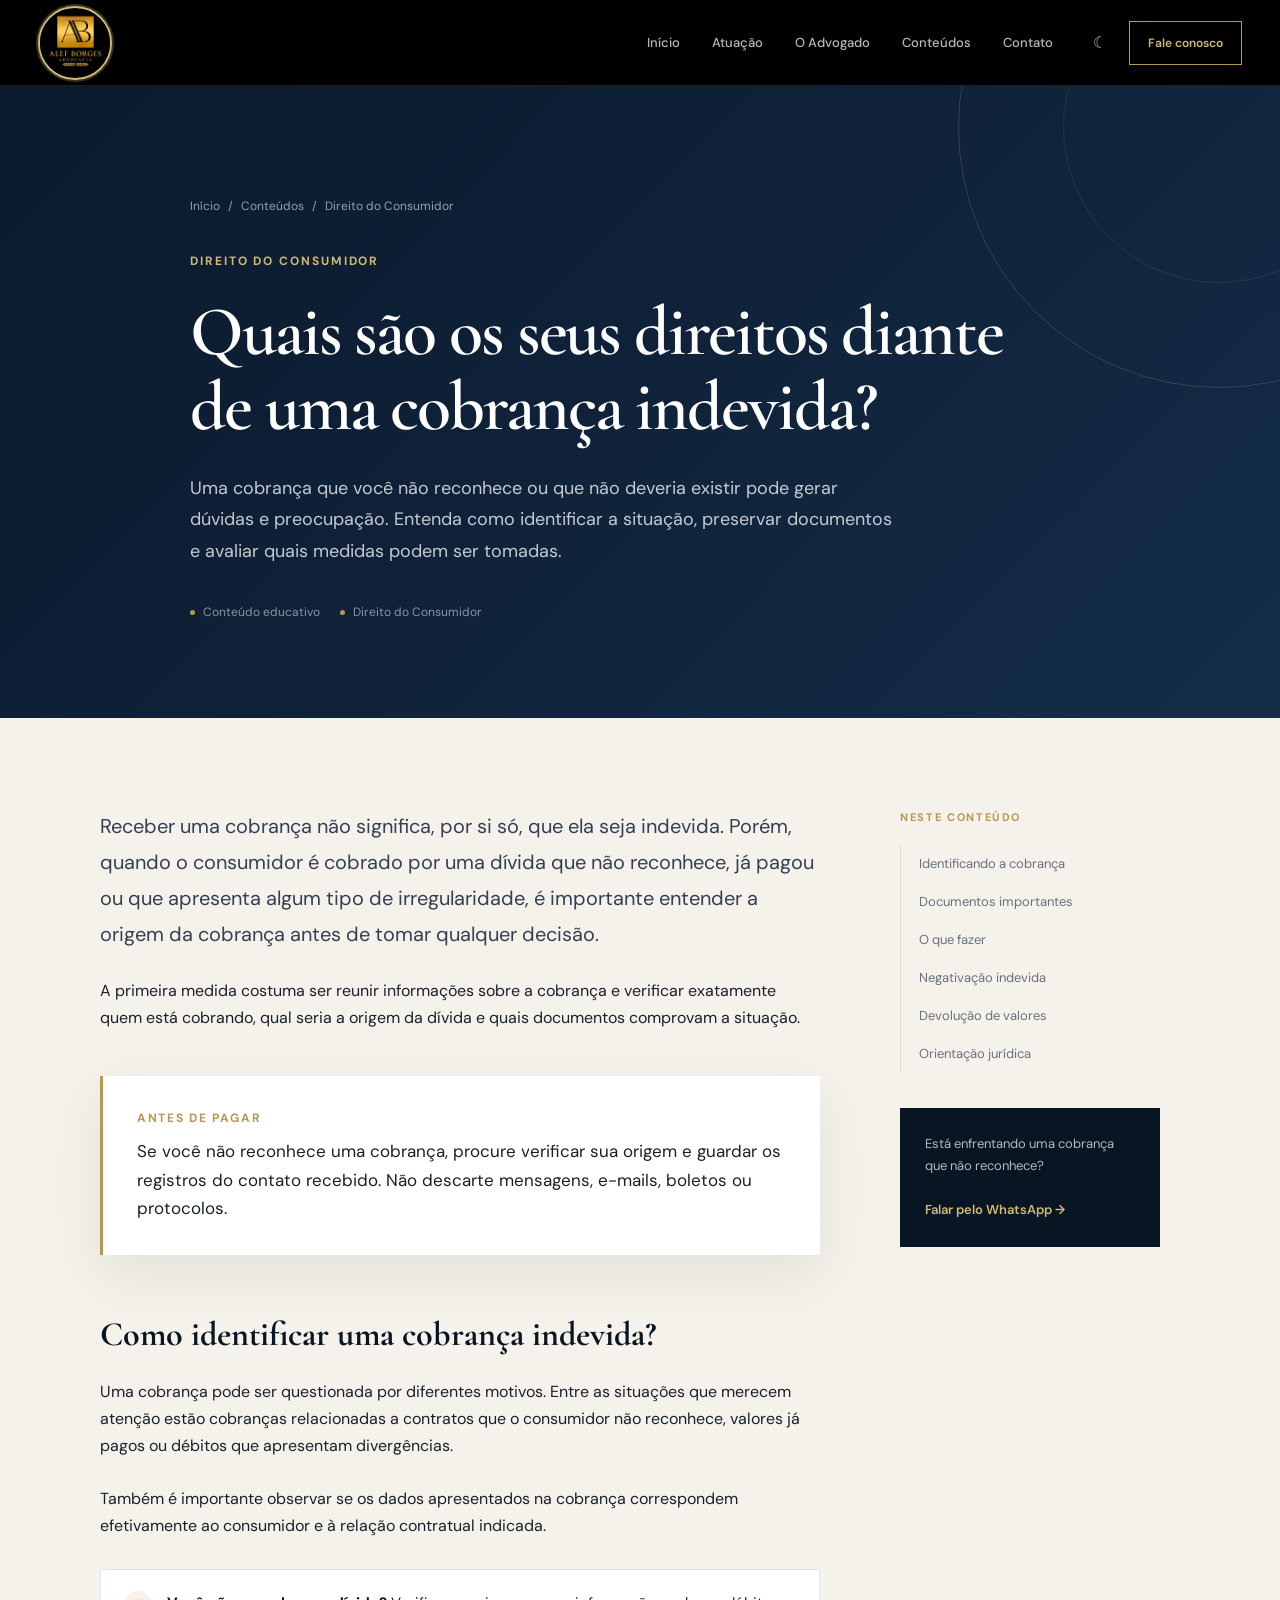
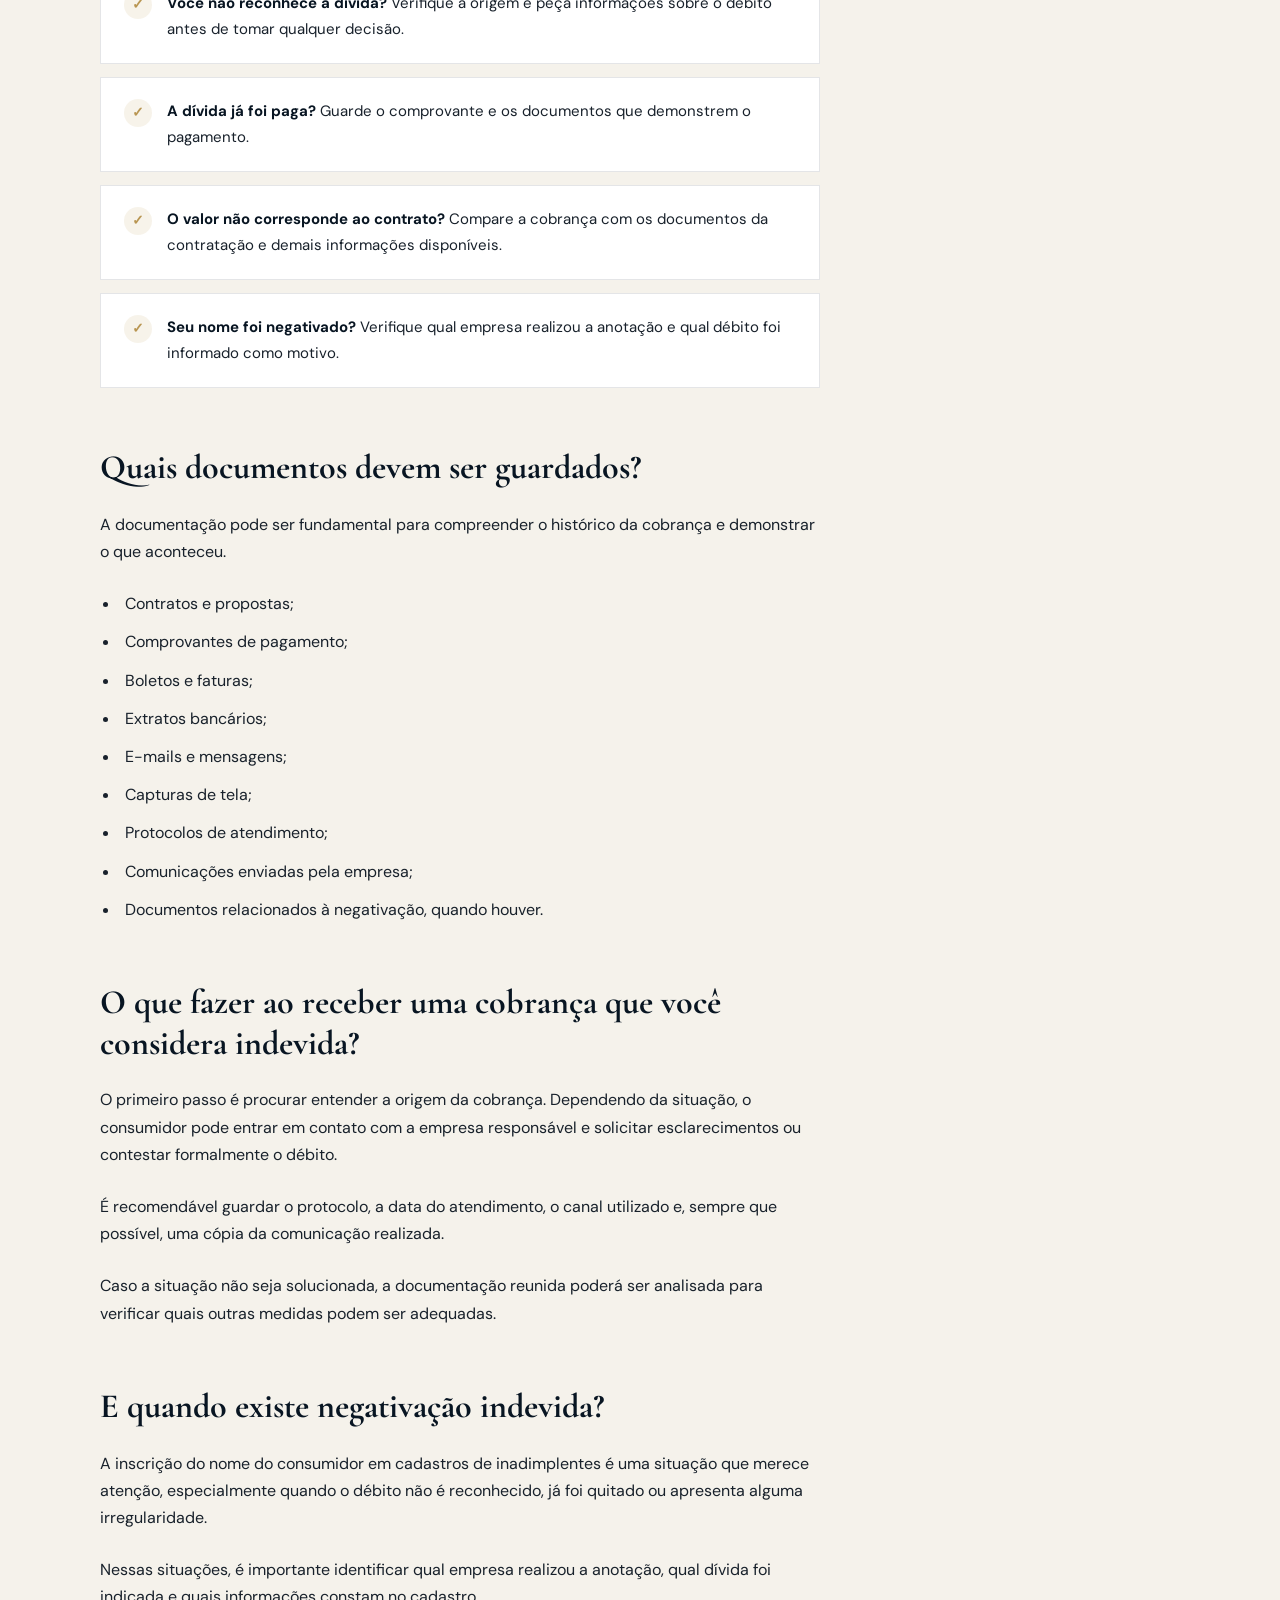
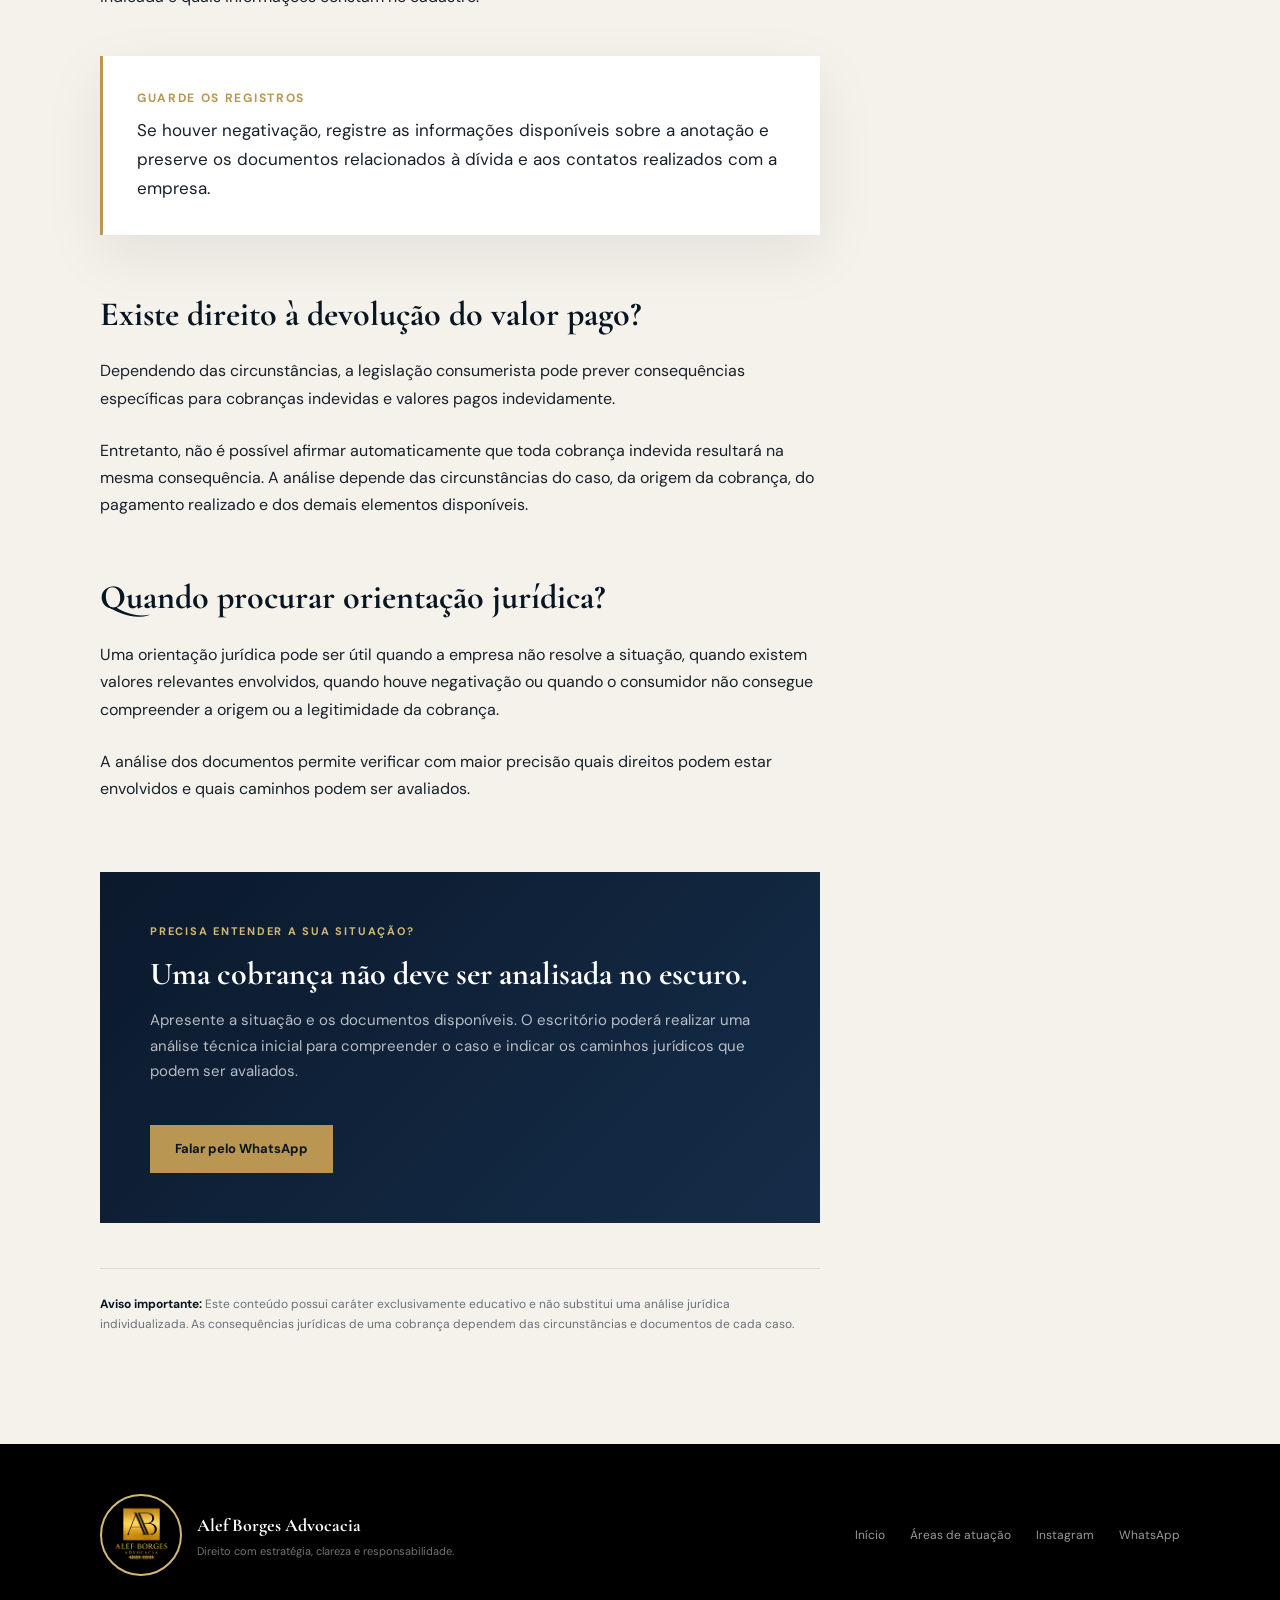
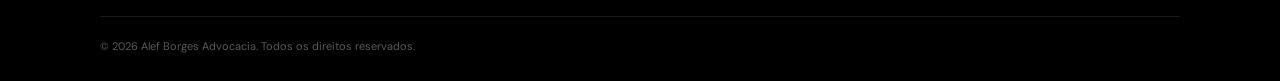
==== commit 5bc5bee9: "att" ====
--- a/conteudos/cobranca-indevida.html
+++ b/conteudos/cobranca-indevida.html
@@ -1,5 +1,6 @@
 <!DOCTYPE html>
 <html lang="pt-BR">
+
 <head>
     <meta charset="UTF-8">
     <meta name="viewport" content="width=device-width, initial-scale=1.0">
@@ -12,17 +13,15 @@
 
     <meta property="og:type" content="article">
     <meta property="og:title" content="Cobrança indevida: quais são os direitos do consumidor?">
-    <meta property="og:description" content="Entenda o que caracteriza uma cobrança indevida e quais informações podem ser importantes para analisar o caso.">
-
-    <meta
-        name="description"
-        content="Entenda o que caracteriza uma cobrança indevida, quais documentos guardar e quais medidas podem ser avaliadas pelo consumidor."
-    >
-
-    <meta
-        name="keywords"
-        content="cobrança indevida, direitos do consumidor, negativação indevida, cobrança de dívida, direito do consumidor, advogado consumidor, Fortaleza"
-    >
+    <meta property="og:description"
+        content="Entenda o que caracteriza uma cobrança indevida e quais informações podem ser importantes para analisar o caso.">
+    <meta property="og:image" content="../img/alef-01.png">
+
+    <meta name="description"
+        content="Entenda o que caracteriza uma cobrança indevida, quais documentos guardar e quais medidas podem ser avaliadas pelo consumidor.">
+
+    <meta name="keywords"
+        content="cobrança indevida, direitos do consumidor, negativação indevida, cobrança de dívida, direito do consumidor, advogado consumidor, Fortaleza">
 
     <meta name="author" content="Alef Borges Advocacia">
 
@@ -31,11 +30,9 @@
 
     <link
         href="https://fonts.googleapis.com/css2?family=Bodoni+Moda:opsz,wght@6..96,500;6..96,600;6..96,700&family=Cormorant+Garamond:wght@500;600;700&family=DM+Sans:wght@400;500;600;700&display=swap"
-        rel="stylesheet"
-    >
+        rel="stylesheet">
 
     <style>
-
         * {
             margin: 0;
             padding: 0;
@@ -79,8 +76,8 @@
             --white: #ffffff;
             --text: #263242;
             --muted: #6c7480;
-            --border: rgba(11,25,44,.11);
-            --shadow: 0 20px 60px rgba(11,25,44,.08);
+            --border: rgba(11, 25, 44, .11);
+            --shadow: 0 20px 60px rgba(11, 25, 44, .08);
         }
 
         /* HEADER */
@@ -90,7 +87,7 @@
             top: 0;
             z-index: 1000;
             width: 100%;
-            background: rgba(248,247,244,.94);
+            background: rgba(248, 247, 244, .94);
             border-bottom: 1px solid var(--border);
             backdrop-filter: blur(16px);
             -webkit-backdrop-filter: blur(16px);
@@ -179,7 +176,7 @@
         }
 
         .theme-toggle:hover {
-            background: rgba(197,160,89,.1);
+            background: rgba(197, 160, 89, .1);
             border-color: var(--gold);
         }
 
@@ -214,12 +211,10 @@
             padding: 110px 20px 95px;
 
             background:
-                linear-gradient(
-                    135deg,
+                linear-gradient(135deg,
                     #0b192c 0%,
                     #10243c 58%,
-                    #152d49 100%
-                );
+                    #152d49 100%);
 
             color: white;
             overflow: hidden;
@@ -235,7 +230,7 @@
             right: -200px;
             top: -220px;
 
-            border: 1px solid rgba(197,160,89,.22);
+            border: 1px solid rgba(197, 160, 89, .22);
             border-radius: 50%;
         }
 
@@ -249,7 +244,7 @@
             right: -95px;
             top: -115px;
 
-            border: 1px solid rgba(197,160,89,.12);
+            border: 1px solid rgba(197, 160, 89, .12);
             border-radius: 50%;
         }
 
@@ -257,7 +252,7 @@
             position: relative;
             z-index: 2;
 
-            width: min(900px,100%);
+            width: min(900px, 100%);
             margin: auto;
         }
 
@@ -268,7 +263,7 @@
 
             margin-bottom: 30px;
 
-            color: rgba(255,255,255,.58);
+            color: rgba(255, 255, 255, .58);
             font-size: 12px;
         }
 
@@ -296,7 +291,7 @@
 
             font-family: "Cormorant Garamond", Georgia, serif;
 
-            font-size: clamp(42px,6vw,70px);
+            font-size: clamp(42px, 6vw, 70px);
             font-weight: 600;
 
             line-height: 1.08;
@@ -306,7 +301,7 @@
         .hero-description {
             max-width: 710px;
 
-            color: rgba(255,255,255,.76);
+            color: rgba(255, 255, 255, .76);
 
             font-size: 18px;
             line-height: 1.75;
@@ -319,7 +314,7 @@
 
             margin-top: 35px;
 
-            color: rgba(255,255,255,.52);
+            color: rgba(255, 255, 255, .52);
 
             font-size: 12px;
         }
@@ -340,18 +335,18 @@
         /* ARTICLE */
 
         .article-wrapper {
-            width: min(1080px,calc(100% - 40px));
+            width: min(1080px, calc(100% - 40px));
             margin: auto;
 
             display: grid;
-            grid-template-columns: minmax(0,720px) 260px;
+            grid-template-columns: minmax(0, 720px) 260px;
 
             gap: 80px;
 
             padding: 90px 0 110px;
         }
 
-        .article-content > p:first-child {
+        .article-content>p:first-child {
             font-size: 20px;
             color: #344052;
             line-height: 1.8;
@@ -456,7 +451,7 @@
 
             border-radius: 50%;
 
-            background: rgba(197,160,89,.13);
+            background: rgba(197, 160, 89, .13);
 
             color: var(--gold);
 
@@ -520,7 +515,7 @@
         .sidebar-contact p {
             margin-bottom: 18px;
 
-            color: rgba(255,255,255,.7);
+            color: rgba(255, 255, 255, .7);
 
             font-size: 13px;
         }
@@ -538,11 +533,9 @@
             padding: 50px;
 
             background:
-                linear-gradient(
-                    135deg,
+                linear-gradient(135deg,
                     #0b192c,
-                    #152d49
-                );
+                    #152d49);
 
             color: white;
         }
@@ -568,7 +561,7 @@
 
         .article-cta p {
             max-width: 620px;
-            color: rgba(255,255,255,.7);
+            color: rgba(255, 255, 255, .7);
             font-size: 15px;
         }
 
@@ -620,7 +613,7 @@
         }
 
         .footer-inner {
-            width: min(1080px,100%);
+            width: min(1080px, 100%);
             margin: auto;
 
             display: flex;
@@ -653,7 +646,7 @@
             display: block;
             margin-top: 2px;
 
-            color: rgba(255,255,255,.45);
+            color: rgba(255, 255, 255, .45);
             font-size: 11px;
         }
 
@@ -664,7 +657,7 @@
         }
 
         .footer-links a {
-            color: rgba(255,255,255,.6);
+            color: rgba(255, 255, 255, .6);
             font-size: 12px;
         }
 
@@ -673,13 +666,13 @@
         }
 
         .footer-bottom {
-            width: min(1080px,100%);
+            width: min(1080px, 100%);
             margin: 40px auto 0;
             padding-top: 20px;
 
-            border-top: 1px solid rgba(255,255,255,.1);
-
-            color: rgba(255,255,255,.35);
+            border-top: 1px solid rgba(255, 255, 255, .1);
+
+            color: rgba(255, 255, 255, .35);
             font-size: 11px;
         }
 
@@ -691,11 +684,11 @@
 
             --text: #d4d9df;
             --muted: #9ca5b0;
-            --border: rgba(255,255,255,.1);
+            --border: rgba(255, 255, 255, .1);
         }
 
         body.dark .site-header {
-            background: rgba(11,20,32,.94);
+            background: rgba(11, 20, 32, .94);
         }
 
         body.dark .main-nav a,
@@ -703,7 +696,7 @@
             color: #f2f3f4;
         }
 
-        body.dark .article-content > p:first-child,
+        body.dark .article-content>p:first-child,
         body.dark .article-content p,
         body.dark .article-content li {
             color: #c7cdd5;
@@ -780,7 +773,7 @@
             }
 
             .article-wrapper {
-                width: min(100% - 30px,720px);
+                width: min(100% - 30px, 720px);
                 padding: 65px 0 80px;
             }
 
@@ -804,646 +797,739 @@
             }
         }
 
+        /* Shared visual contract: self-contained article */
+        :root {
+            --navy: #081522;
+            --navy-2: #0d1d2e;
+            --navy-3: #13263a;
+            --gold: #b99652;
+            --gold-light: #d1b875;
+            --cream: #f5f2eb;
+            --white: #ffffff;
+            --text: #18212b;
+            --muted: #68717c;
+            --line: rgba(8, 21, 34, .16);
+            --line-light: rgba(255, 255, 255, .18);
+            --serif: "Cormorant Garamond", Georgia, serif;
+            --display: "Bodoni Moda", "Cormorant Garamond", Georgia, serif;
+            --sans: "DM Sans", Arial, sans-serif;
+        }
+
+        body.article-page {
+            overflow-x: hidden;
+            background: var(--cream);
+            color: var(--text);
+            font-family: var(--sans);
+        }
+
+        body.article-page.dark {
+            --cream: #07111d;
+            --white: #0d1b2a;
+            --text: #f4f1ea;
+            --muted: #aab3bc;
+            --line: rgba(255, 255, 255, .14);
+            background: #07111d;
+            color: #f4f1ea;
+        }
+
+        body.article-page .site-header,
+        .article-page .header {
+            height: 86px;
+            min-height: 86px;
+            background: #000;
+            color: #fff;
+            border-bottom-color: rgba(255, 255, 255, .12);
+        }
+
+        .article-page .header-inner,
+        .article-page .hi {
+            width: min(94%, 1240px);
+            height: 86px;
+            min-height: 86px;
+            margin-inline: auto;
+            padding: 0;
+        }
+
+        .article-page .logo,
+        .article-page .hi .logo {
+            width: 74px;
+            height: 74px;
+            flex: 0 0 74px;
+            overflow: hidden;
+            border: 2px solid var(--gold-light);
+            border-radius: 50%;
+            background: #000;
+            box-shadow: 0 0 0 2px rgba(209, 184, 117, .28);
+        }
+
+        .article-page .logo img,
+        .article-page .hi .logo img {
+            width: 100%;
+            height: 100%;
+            max-width: none;
+            max-height: none;
+            object-fit: contain;
+        }
+
+        .article-page .site-header .main-nav a,
+        .article-page .header .nav a {
+            color: rgba(255, 255, 255, .72);
+        }
+
+        .article-page .main-nav {
+            display: flex;
+            align-items: center;
+            gap: clamp(18px, 2.5vw, 38px);
+            margin-left: auto;
+        }
+
+        .article-page .site-header .main-nav a:hover,
+        .article-page .header .nav a:hover {
+            color: var(--gold-light);
+        }
+
+        .article-page .header-actions,
+        .article-page .actions {
+            display: flex;
+            align-items: center;
+            gap: 12px;
+        }
+
+        .article-page .theme,
+        .article-page .theme-toggle {
+            width: 34px;
+            height: 34px;
+            border: 0;
+            background: transparent;
+            color: var(--gold-light);
+        }
+
+        .article-page .header-cta,
+        .article-page .wa {
+            min-height: 44px;
+            padding: 0 18px;
+            border: 1px solid var(--gold);
+            background: transparent;
+            color: var(--gold-light);
+        }
+
+        .article-page>footer {
+            background: #000;
+            color: #fff;
+        }
+
+        .article-page>footer img {
+            width: 82px;
+            height: 82px;
+            padding: 4px;
+            border: 2px solid var(--gold-light);
+            border-radius: 50%;
+            background: #000;
+            object-fit: contain;
+        }
+
+        @media (max-width: 900px) {
+
+            .article-page .site-header,
+            .article-page .header,
+            .article-page .header-inner,
+            .article-page .hi {
+                height: 78px;
+                min-height: 78px;
+            }
+
+            .article-page .logo,
+            .article-page .hi .logo {
+                width: 64px;
+                height: 64px;
+                flex-basis: 64px;
+            }
+
+            .article-page .main-nav {
+                gap: 10px;
+                flex: 1;
+                flex-wrap: wrap;
+                justify-content: flex-end;
+            }
+
+            .article-page .main-nav a {
+                font-size: 10px;
+                white-space: nowrap;
+            }
+        }
     </style>
-    <link rel="stylesheet" href="../css/style.css">
 </head>
 
 <body class="article-page" data-theme="light">
 
-<header class="site-header">
-
-    <div class="header-inner">
-
-        <a
-            href="../index.html"
-            class="logo"
-            aria-label="Alef Borges Advocacia"
-        >
-            <img
-                src="../img/logo.png"
-                alt="Alef Borges Advocacia"
-            >
-        </a>
-
-        <nav
-            class="main-nav"
-            aria-label="Navegação principal"
-        >
-            <ul>
-
-                <li>
-                    <a href="../index.html#inicio">
+    <header class="site-header">
+
+        <div class="header-inner">
+
+            <a href="../index.html" class="logo" aria-label="Alef Borges Advocacia">
+                <img src="../img/logo.png" alt="Alef Borges Advocacia">
+            </a>
+
+            <nav class="main-nav" id="main-navigation" aria-label="Navegação principal">
+                <a href="../index.html#inicio">Início</a>
+                <a href="../index.html#atuacao">Atuação</a>
+                <a href="../index.html#sobre">O Advogado</a>
+                <a href="../index.html#conteudos">Conteúdos</a>
+                <a href="../index.html#contato">Contato</a>
+            </nav>
+
+            <div class="header-actions">
+
+                <button class="theme-toggle" id="themeToggle" aria-label="Alternar tema" title="Alternar tema">
+                    ☾
+                </button>
+
+                <a href="https://wa.me/558598199293" class="header-cta" target="_blank" rel="noopener noreferrer">
+                    Fale conosco
+                </a>
+
+            </div>
+
+        </div>
+
+    </header>
+
+
+    <main>
+
+        <section class="article-hero">
+
+            <div class="hero-content">
+
+                <div class="breadcrumb">
+
+                    <a href="../index.html">
                         Início
                     </a>
-                </li>
-
-                <li>
-                    <a href="../index.html#atuacao">
-                        Áreas de atuação
-                    </a>
-                </li>
-
-                <li>
-                    <a href="../index.html#sobre">
-                        O advogado
-                    </a>
-                </li>
-
-                <li>
+
+                    <span>/</span>
+
                     <a href="../index.html#conteudos">
                         Conteúdos
                     </a>
-                </li>
-
-                <li>
-                    <a href="../index.html#contato">
-                        Contato
+
+                    <span>/</span>
+
+                    <span>Direito do Consumidor</span>
+
+                </div>
+
+                <span class="category">
+                    Direito do Consumidor
+                </span>
+
+                <h1>
+                    Quais são os seus direitos diante de uma cobrança indevida?
+                </h1>
+
+                <p class="hero-description">
+                    Uma cobrança que você não reconhece ou que não deveria
+                    existir pode gerar dúvidas e preocupação. Entenda como
+                    identificar a situação, preservar documentos e avaliar
+                    quais medidas podem ser tomadas.
+                </p>
+
+                <div class="article-meta">
+
+                    <span>
+                        <i class="gold-dot"></i>
+                        Conteúdo educativo
+                    </span>
+
+                    <span>
+                        <i class="gold-dot"></i>
+                        Direito do Consumidor
+                    </span>
+
+                </div>
+
+            </div>
+
+        </section>
+
+
+        <div class="article-wrapper">
+
+            <article class="article-content">
+
+                <p>
+                    Receber uma cobrança não significa, por si só, que ela
+                    seja indevida. Porém, quando o consumidor é cobrado por
+                    uma dívida que não reconhece, já pagou ou que apresenta
+                    algum tipo de irregularidade, é importante entender a
+                    origem da cobrança antes de tomar qualquer decisão.
+                </p>
+
+                <p>
+                    A primeira medida costuma ser reunir informações sobre
+                    a cobrança e verificar exatamente quem está cobrando,
+                    qual seria a origem da dívida e quais documentos
+                    comprovam a situação.
+                </p>
+
+
+                <div class="highlight-box">
+
+                    <strong>
+                        Antes de pagar
+                    </strong>
+
+                    <p>
+                        Se você não reconhece uma cobrança, procure verificar
+                        sua origem e guardar os registros do contato recebido.
+                        Não descarte mensagens, e-mails, boletos ou protocolos.
+                    </p>
+
+                </div>
+
+
+                <h2 id="identificar">
+                    Como identificar uma cobrança indevida?
+                </h2>
+
+                <p>
+                    Uma cobrança pode ser questionada por diferentes motivos.
+                    Entre as situações que merecem atenção estão cobranças
+                    relacionadas a contratos que o consumidor não reconhece,
+                    valores já pagos ou débitos que apresentam divergências.
+                </p>
+
+                <p>
+                    Também é importante observar se os dados apresentados
+                    na cobrança correspondem efetivamente ao consumidor
+                    e à relação contratual indicada.
+                </p>
+
+
+                <div class="checklist">
+
+                    <div class="check-item">
+
+                        <div class="check-icon">
+                            ✓
+                        </div>
+
+                        <p>
+                            <strong>Você não reconhece a dívida?</strong>
+                            Verifique a origem e peça informações sobre o
+                            débito antes de tomar qualquer decisão.
+                        </p>
+
+                    </div>
+
+
+                    <div class="check-item">
+
+                        <div class="check-icon">
+                            ✓
+                        </div>
+
+                        <p>
+                            <strong>A dívida já foi paga?</strong>
+                            Guarde o comprovante e os documentos que demonstrem
+                            o pagamento.
+                        </p>
+
+                    </div>
+
+
+                    <div class="check-item">
+
+                        <div class="check-icon">
+                            ✓
+                        </div>
+
+                        <p>
+                            <strong>O valor não corresponde ao contrato?</strong>
+                            Compare a cobrança com os documentos da contratação
+                            e demais informações disponíveis.
+                        </p>
+
+                    </div>
+
+
+                    <div class="check-item">
+
+                        <div class="check-icon">
+                            ✓
+                        </div>
+
+                        <p>
+                            <strong>Seu nome foi negativado?</strong>
+                            Verifique qual empresa realizou a anotação e qual
+                            débito foi informado como motivo.
+                        </p>
+
+                    </div>
+
+                </div>
+
+
+                <h2 id="documentos">
+                    Quais documentos devem ser guardados?
+                </h2>
+
+                <p>
+                    A documentação pode ser fundamental para compreender o
+                    histórico da cobrança e demonstrar o que aconteceu.
+                </p>
+
+                <ul>
+
+                    <li>
+                        Contratos e propostas;
+                    </li>
+
+                    <li>
+                        Comprovantes de pagamento;
+                    </li>
+
+                    <li>
+                        Boletos e faturas;
+                    </li>
+
+                    <li>
+                        Extratos bancários;
+                    </li>
+
+                    <li>
+                        E-mails e mensagens;
+                    </li>
+
+                    <li>
+                        Capturas de tela;
+                    </li>
+
+                    <li>
+                        Protocolos de atendimento;
+                    </li>
+
+                    <li>
+                        Comunicações enviadas pela empresa;
+                    </li>
+
+                    <li>
+                        Documentos relacionados à negativação, quando houver.
+                    </li>
+
+                </ul>
+
+
+                <h2 id="empresa">
+                    O que fazer ao receber uma cobrança que você considera indevida?
+                </h2>
+
+                <p>
+                    O primeiro passo é procurar entender a origem da cobrança.
+                    Dependendo da situação, o consumidor pode entrar em contato
+                    com a empresa responsável e solicitar esclarecimentos ou
+                    contestar formalmente o débito.
+                </p>
+
+                <p>
+                    É recomendável guardar o protocolo, a data do atendimento,
+                    o canal utilizado e, sempre que possível, uma cópia da
+                    comunicação realizada.
+                </p>
+
+                <p>
+                    Caso a situação não seja solucionada, a documentação
+                    reunida poderá ser analisada para verificar quais outras
+                    medidas podem ser adequadas.
+                </p>
+
+
+                <h2 id="negativacao">
+                    E quando existe negativação indevida?
+                </h2>
+
+                <p>
+                    A inscrição do nome do consumidor em cadastros de
+                    inadimplentes é uma situação que merece atenção,
+                    especialmente quando o débito não é reconhecido,
+                    já foi quitado ou apresenta alguma irregularidade.
+                </p>
+
+                <p>
+                    Nessas situações, é importante identificar qual empresa
+                    realizou a anotação, qual dívida foi indicada e quais
+                    informações constam no cadastro.
+                </p>
+
+                <div class="highlight-box">
+
+                    <strong>
+                        Guarde os registros
+                    </strong>
+
+                    <p>
+                        Se houver negativação, registre as informações
+                        disponíveis sobre a anotação e preserve os documentos
+                        relacionados à dívida e aos contatos realizados com
+                        a empresa.
+                    </p>
+
+                </div>
+
+
+                <h2 id="restituicao">
+                    Existe direito à devolução do valor pago?
+                </h2>
+
+                <p>
+                    Dependendo das circunstâncias, a legislação consumerista
+                    pode prever consequências específicas para cobranças
+                    indevidas e valores pagos indevidamente.
+                </p>
+
+                <p>
+                    Entretanto, não é possível afirmar automaticamente que
+                    toda cobrança indevida resultará na mesma consequência.
+                    A análise depende das circunstâncias do caso, da origem
+                    da cobrança, do pagamento realizado e dos demais elementos
+                    disponíveis.
+                </p>
+
+
+                <h2 id="orientacao">
+                    Quando procurar orientação jurídica?
+                </h2>
+
+                <p>
+                    Uma orientação jurídica pode ser útil quando a empresa
+                    não resolve a situação, quando existem valores relevantes
+                    envolvidos, quando houve negativação ou quando o consumidor
+                    não consegue compreender a origem ou a legitimidade da cobrança.
+                </p>
+
+                <p>
+                    A análise dos documentos permite verificar com maior
+                    precisão quais direitos podem estar envolvidos e quais
+                    caminhos podem ser avaliados.
+                </p>
+
+
+                <section class="article-cta">
+
+                    <span>
+                        Precisa entender a sua situação?
+                    </span>
+
+                    <h2>
+                        Uma cobrança não deve ser analisada no escuro.
+                    </h2>
+
+                    <p>
+                        Apresente a situação e os documentos disponíveis.
+                        O escritório poderá realizar uma análise técnica
+                        inicial para compreender o caso e indicar os caminhos
+                        jurídicos que podem ser avaliados.
+                    </p>
+
+                    <a href="https://wa.me/558598199293?text=Olá%2C%20gostaria%20de%20uma%20análise%20sobre%20uma%20cobrança%20indevida."
+                        class="cta-button" target="_blank" rel="noopener noreferrer">
+                        Falar pelo WhatsApp
                     </a>
-                </li>
-
-            </ul>
-        </nav>
-
-        <div class="header-actions">
-
-            <button
-                class="theme-toggle"
-                id="themeToggle"
-                aria-label="Alternar tema"
-                title="Alternar tema"
-            >
-                ☾
-            </button>
-
-            <a
-                href="https://wa.me/558598199293"
-                class="header-cta"
-                target="_blank"
-                rel="noopener noreferrer"
-            >
-                Fale conosco
-            </a>
+
+                </section>
+
+
+                <div class="disclaimer">
+
+                    <strong>
+                        Aviso importante:
+                    </strong>
+
+                    Este conteúdo possui caráter exclusivamente educativo
+                    e não substitui uma análise jurídica individualizada.
+                    As consequências jurídicas de uma cobrança dependem
+                    das circunstâncias e documentos de cada caso.
+
+                </div>
+
+            </article>
+
+
+            <aside class="article-sidebar">
+
+                <div class="sidebar-title">
+                    Neste conteúdo
+                </div>
+
+                <nav class="sidebar-nav">
+
+                    <a href="#identificar">
+                        Identificando a cobrança
+                    </a>
+
+                    <a href="#documentos">
+                        Documentos importantes
+                    </a>
+
+                    <a href="#empresa">
+                        O que fazer
+                    </a>
+
+                    <a href="#negativacao">
+                        Negativação indevida
+                    </a>
+
+                    <a href="#restituicao">
+                        Devolução de valores
+                    </a>
+
+                    <a href="#orientacao">
+                        Orientação jurídica
+                    </a>
+
+                </nav>
+
+
+                <div class="sidebar-contact">
+
+                    <p>
+                        Está enfrentando uma cobrança que não reconhece?
+                    </p>
+
+                    <a href="https://wa.me/558598199293" target="_blank" rel="noopener noreferrer">
+                        Falar pelo WhatsApp →
+                    </a>
+
+                </div>
+
+            </aside>
 
         </div>
 
-    </div>
-
-</header>
-
-
-<main>
-
-    <section class="article-hero">
-
-        <div class="hero-content">
-
-            <div class="breadcrumb">
+    </main>
+
+
+    <footer class="footer">
+
+        <div class="footer-inner">
+
+            <div class="footer-brand">
+
+                <img src="../img/logo.png" alt="Alef Borges Advocacia">
+
+                <div>
+
+                    <strong>
+                        Alef Borges Advocacia
+                    </strong>
+
+                    <span>
+                        Direito com estratégia, clareza e responsabilidade.
+                    </span>
+
+                </div>
+
+            </div>
+
+
+            <div class="footer-links">
 
                 <a href="../index.html">
                     Início
                 </a>
 
-                <span>/</span>
-
-                <a href="../index.html#conteudos">
-                    Conteúdos
+                <a href="../index.html#atuacao">
+                    Áreas de atuação
                 </a>
 
-                <span>/</span>
-
-                <span>Direito do Consumidor</span>
+                <a href="https://www.instagram.com/alefborges.adv/" target="_blank" rel="noopener noreferrer">
+                    Instagram
+                </a>
+
+                <a href="https://wa.me/558598199293" target="_blank" rel="noopener noreferrer">
+                    WhatsApp
+                </a>
 
             </div>
 
-            <span class="category">
-                Direito do Consumidor
-            </span>
-
-            <h1>
-                Quais são os seus direitos diante de uma cobrança indevida?
-            </h1>
-
-            <p class="hero-description">
-                Uma cobrança que você não reconhece ou que não deveria
-                existir pode gerar dúvidas e preocupação. Entenda como
-                identificar a situação, preservar documentos e avaliar
-                quais medidas podem ser tomadas.
-            </p>
-
-            <div class="article-meta">
-
-                <span>
-                    <i class="gold-dot"></i>
-                    Conteúdo educativo
-                </span>
-
-                <span>
-                    <i class="gold-dot"></i>
-                    Direito do Consumidor
-                </span>
-
-            </div>
-
         </div>
 
-    </section>
-
-
-    <div class="article-wrapper">
-
-        <article class="article-content">
-
-            <p>
-                Receber uma cobrança não significa, por si só, que ela
-                seja indevida. Porém, quando o consumidor é cobrado por
-                uma dívida que não reconhece, já pagou ou que apresenta
-                algum tipo de irregularidade, é importante entender a
-                origem da cobrança antes de tomar qualquer decisão.
-            </p>
-
-            <p>
-                A primeira medida costuma ser reunir informações sobre
-                a cobrança e verificar exatamente quem está cobrando,
-                qual seria a origem da dívida e quais documentos
-                comprovam a situação.
-            </p>
-
-
-            <div class="highlight-box">
-
-                <strong>
-                    Antes de pagar
-                </strong>
-
-                <p>
-                    Se você não reconhece uma cobrança, procure verificar
-                    sua origem e guardar os registros do contato recebido.
-                    Não descarte mensagens, e-mails, boletos ou protocolos.
-                </p>
-
-            </div>
-
-
-            <h2 id="identificar">
-                Como identificar uma cobrança indevida?
-            </h2>
-
-            <p>
-                Uma cobrança pode ser questionada por diferentes motivos.
-                Entre as situações que merecem atenção estão cobranças
-                relacionadas a contratos que o consumidor não reconhece,
-                valores já pagos ou débitos que apresentam divergências.
-            </p>
-
-            <p>
-                Também é importante observar se os dados apresentados
-                na cobrança correspondem efetivamente ao consumidor
-                e à relação contratual indicada.
-            </p>
-
-
-            <div class="checklist">
-
-                <div class="check-item">
-
-                    <div class="check-icon">
-                        ✓
-                    </div>
-
-                    <p>
-                        <strong>Você não reconhece a dívida?</strong>
-                        Verifique a origem e peça informações sobre o
-                        débito antes de tomar qualquer decisão.
-                    </p>
-
-                </div>
-
-
-                <div class="check-item">
-
-                    <div class="check-icon">
-                        ✓
-                    </div>
-
-                    <p>
-                        <strong>A dívida já foi paga?</strong>
-                        Guarde o comprovante e os documentos que demonstrem
-                        o pagamento.
-                    </p>
-
-                </div>
-
-
-                <div class="check-item">
-
-                    <div class="check-icon">
-                        ✓
-                    </div>
-
-                    <p>
-                        <strong>O valor não corresponde ao contrato?</strong>
-                        Compare a cobrança com os documentos da contratação
-                        e demais informações disponíveis.
-                    </p>
-
-                </div>
-
-
-                <div class="check-item">
-
-                    <div class="check-icon">
-                        ✓
-                    </div>
-
-                    <p>
-                        <strong>Seu nome foi negativado?</strong>
-                        Verifique qual empresa realizou a anotação e qual
-                        débito foi informado como motivo.
-                    </p>
-
-                </div>
-
-            </div>
-
-
-            <h2 id="documentos">
-                Quais documentos devem ser guardados?
-            </h2>
-
-            <p>
-                A documentação pode ser fundamental para compreender o
-                histórico da cobrança e demonstrar o que aconteceu.
-            </p>
-
-            <ul>
-
-                <li>
-                    Contratos e propostas;
-                </li>
-
-                <li>
-                    Comprovantes de pagamento;
-                </li>
-
-                <li>
-                    Boletos e faturas;
-                </li>
-
-                <li>
-                    Extratos bancários;
-                </li>
-
-                <li>
-                    E-mails e mensagens;
-                </li>
-
-                <li>
-                    Capturas de tela;
-                </li>
-
-                <li>
-                    Protocolos de atendimento;
-                </li>
-
-                <li>
-                    Comunicações enviadas pela empresa;
-                </li>
-
-                <li>
-                    Documentos relacionados à negativação, quando houver.
-                </li>
-
-            </ul>
-
-
-            <h2 id="empresa">
-                O que fazer ao receber uma cobrança que você considera indevida?
-            </h2>
-
-            <p>
-                O primeiro passo é procurar entender a origem da cobrança.
-                Dependendo da situação, o consumidor pode entrar em contato
-                com a empresa responsável e solicitar esclarecimentos ou
-                contestar formalmente o débito.
-            </p>
-
-            <p>
-                É recomendável guardar o protocolo, a data do atendimento,
-                o canal utilizado e, sempre que possível, uma cópia da
-                comunicação realizada.
-            </p>
-
-            <p>
-                Caso a situação não seja solucionada, a documentação
-                reunida poderá ser analisada para verificar quais outras
-                medidas podem ser adequadas.
-            </p>
-
-
-            <h2 id="negativacao">
-                E quando existe negativação indevida?
-            </h2>
-
-            <p>
-                A inscrição do nome do consumidor em cadastros de
-                inadimplentes é uma situação que merece atenção,
-                especialmente quando o débito não é reconhecido,
-                já foi quitado ou apresenta alguma irregularidade.
-            </p>
-
-            <p>
-                Nessas situações, é importante identificar qual empresa
-                realizou a anotação, qual dívida foi indicada e quais
-                informações constam no cadastro.
-            </p>
-
-            <div class="highlight-box">
-
-                <strong>
-                    Guarde os registros
-                </strong>
-
-                <p>
-                    Se houver negativação, registre as informações
-                    disponíveis sobre a anotação e preserve os documentos
-                    relacionados à dívida e aos contatos realizados com
-                    a empresa.
-                </p>
-
-            </div>
-
-
-            <h2 id="restituicao">
-                Existe direito à devolução do valor pago?
-            </h2>
-
-            <p>
-                Dependendo das circunstâncias, a legislação consumerista
-                pode prever consequências específicas para cobranças
-                indevidas e valores pagos indevidamente.
-            </p>
-
-            <p>
-                Entretanto, não é possível afirmar automaticamente que
-                toda cobrança indevida resultará na mesma consequência.
-                A análise depende das circunstâncias do caso, da origem
-                da cobrança, do pagamento realizado e dos demais elementos
-                disponíveis.
-            </p>
-
-
-            <h2 id="orientacao">
-                Quando procurar orientação jurídica?
-            </h2>
-
-            <p>
-                Uma orientação jurídica pode ser útil quando a empresa
-                não resolve a situação, quando existem valores relevantes
-                envolvidos, quando houve negativação ou quando o consumidor
-                não consegue compreender a origem ou a legitimidade da cobrança.
-            </p>
-
-            <p>
-                A análise dos documentos permite verificar com maior
-                precisão quais direitos podem estar envolvidos e quais
-                caminhos podem ser avaliados.
-            </p>
-
-
-            <section class="article-cta">
-
-                <span>
-                    Precisa entender a sua situação?
-                </span>
-
-                <h2>
-                    Uma cobrança não deve ser analisada no escuro.
-                </h2>
-
-                <p>
-                    Apresente a situação e os documentos disponíveis.
-                    O escritório poderá realizar uma análise técnica
-                    inicial para compreender o caso e indicar os caminhos
-                    jurídicos que podem ser avaliados.
-                </p>
-
-                <a
-                    href="https://wa.me/558598199293?text=Olá%2C%20gostaria%20de%20uma%20análise%20sobre%20uma%20cobrança%20indevida."
-                    class="cta-button"
-                    target="_blank"
-                    rel="noopener noreferrer"
-                >
-                    Falar pelo WhatsApp
-                </a>
-
-            </section>
-
-
-            <div class="disclaimer">
-
-                <strong>
-                    Aviso importante:
-                </strong>
-
-                Este conteúdo possui caráter exclusivamente educativo
-                e não substitui uma análise jurídica individualizada.
-                As consequências jurídicas de uma cobrança dependem
-                das circunstâncias e documentos de cada caso.
-
-            </div>
-
-        </article>
-
-
-        <aside class="article-sidebar">
-
-            <div class="sidebar-title">
-                Neste conteúdo
-            </div>
-
-            <nav class="sidebar-nav">
-
-                <a href="#identificar">
-                    Identificando a cobrança
-                </a>
-
-                <a href="#documentos">
-                    Documentos importantes
-                </a>
-
-                <a href="#empresa">
-                    O que fazer
-                </a>
-
-                <a href="#negativacao">
-                    Negativação indevida
-                </a>
-
-                <a href="#restituicao">
-                    Devolução de valores
-                </a>
-
-                <a href="#orientacao">
-                    Orientação jurídica
-                </a>
-
-            </nav>
-
-
-            <div class="sidebar-contact">
-
-                <p>
-                    Está enfrentando uma cobrança que não reconhece?
-                </p>
-
-                <a
-                    href="https://wa.me/558598199293"
-                    target="_blank"
-                    rel="noopener noreferrer"
-                >
-                    Falar pelo WhatsApp →
-                </a>
-
-            </div>
-
-        </aside>
-
-    </div>
-
-</main>
-
-
-<footer class="footer">
-
-    <div class="footer-inner">
-
-        <div class="footer-brand">
-
-            <img
-                src="../img/logo.png"
-                alt="Alef Borges Advocacia"
-            >
-
-            <div>
-
-                <strong>
-                    Alef Borges Advocacia
-                </strong>
-
-                <span>
-                    Direito com estratégia, clareza e responsabilidade.
-                </span>
-
-            </div>
+
+        <div class="footer-bottom">
+
+            © <span id="year"></span>
+            Alef Borges Advocacia. Todos os direitos reservados.
 
         </div>
 
-
-        <div class="footer-links">
-
-            <a href="../index.html">
-                Início
-            </a>
-
-            <a href="../index.html#atuacao">
-                Áreas de atuação
-            </a>
-
-            <a
-                href="https://www.instagram.com/alefborges.adv/"
-                target="_blank"
-                rel="noopener noreferrer"
-            >
-                Instagram
-            </a>
-
-            <a
-                href="https://wa.me/558598199293"
-                target="_blank"
-                rel="noopener noreferrer"
-            >
-                WhatsApp
-            </a>
-
-        </div>
-
-    </div>
-
-
-    <div class="footer-bottom">
-
-        © <span id="year"></span>
-        Alef Borges Advocacia. Todos os direitos reservados.
-
-    </div>
-
-</footer>
-
-
-<script>
-
-    const themeToggle =
-        document.getElementById("themeToggle");
-
-    const savedTheme =
-        localStorage.getItem("alef-theme");
-
-    if (savedTheme === "dark") {
-
-        document.body.classList.add("dark");
-        document.body.dataset.theme = "dark";
-
-        themeToggle.textContent = "☀";
-
-    }
-
-    themeToggle.addEventListener("click", () => {
-
-        document.body.classList.toggle("dark");
-
-        const isDark =
-            document.body.classList.contains("dark");
-
-        document.body.dataset.theme = isDark ? "dark" : "light";
-
-        themeToggle.textContent =
-            isDark ? "☀" : "☾";
-
-        localStorage.setItem(
-            "alef-theme",
-            isDark ? "dark" : "light"
-        );
-
-    });
-
-
-    document.getElementById("year").textContent =
-        new Date().getFullYear();
-
-
-    document.querySelectorAll('a[href^="#"]').forEach(link => {
-
-        link.addEventListener("click", event => {
-
-            const target =
-                document.querySelector(
-                    link.getAttribute("href")
-                );
-
-            if (!target) return;
-
-            event.preventDefault();
-
-            target.scrollIntoView({
-                behavior: "smooth",
-                block: "start"
+    </footer>
+
+
+    <script>
+
+        const themeToggle =
+            document.getElementById("themeToggle");
+
+        const savedTheme =
+            localStorage.getItem("alef-theme");
+
+        if (savedTheme === "dark") {
+
+            document.body.classList.add("dark");
+            document.body.dataset.theme = "dark";
+
+            themeToggle.textContent = "☀";
+
+        }
+
+        themeToggle.addEventListener("click", () => {
+
+            document.body.classList.toggle("dark");
+
+            const isDark =
+                document.body.classList.contains("dark");
+
+            document.body.dataset.theme = isDark ? "dark" : "light";
+
+            themeToggle.textContent =
+                isDark ? "☀" : "☾";
+
+            localStorage.setItem(
+                "alef-theme",
+                isDark ? "dark" : "light"
+            );
+
+        });
+
+
+        document.getElementById("year").textContent =
+            new Date().getFullYear();
+
+
+        document.querySelectorAll('a[href^="#"]').forEach(link => {
+
+            link.addEventListener("click", event => {
+
+                const target =
+                    document.querySelector(
+                        link.getAttribute("href")
+                    );
+
+                if (!target) return;
+
+                event.preventDefault();
+
+                target.scrollIntoView({
+                    behavior: "smooth",
+                    block: "start"
+                });
+
             });
 
         });
 
-    });
-
-</script>
+    </script>
 
 </body>
+
 </html>
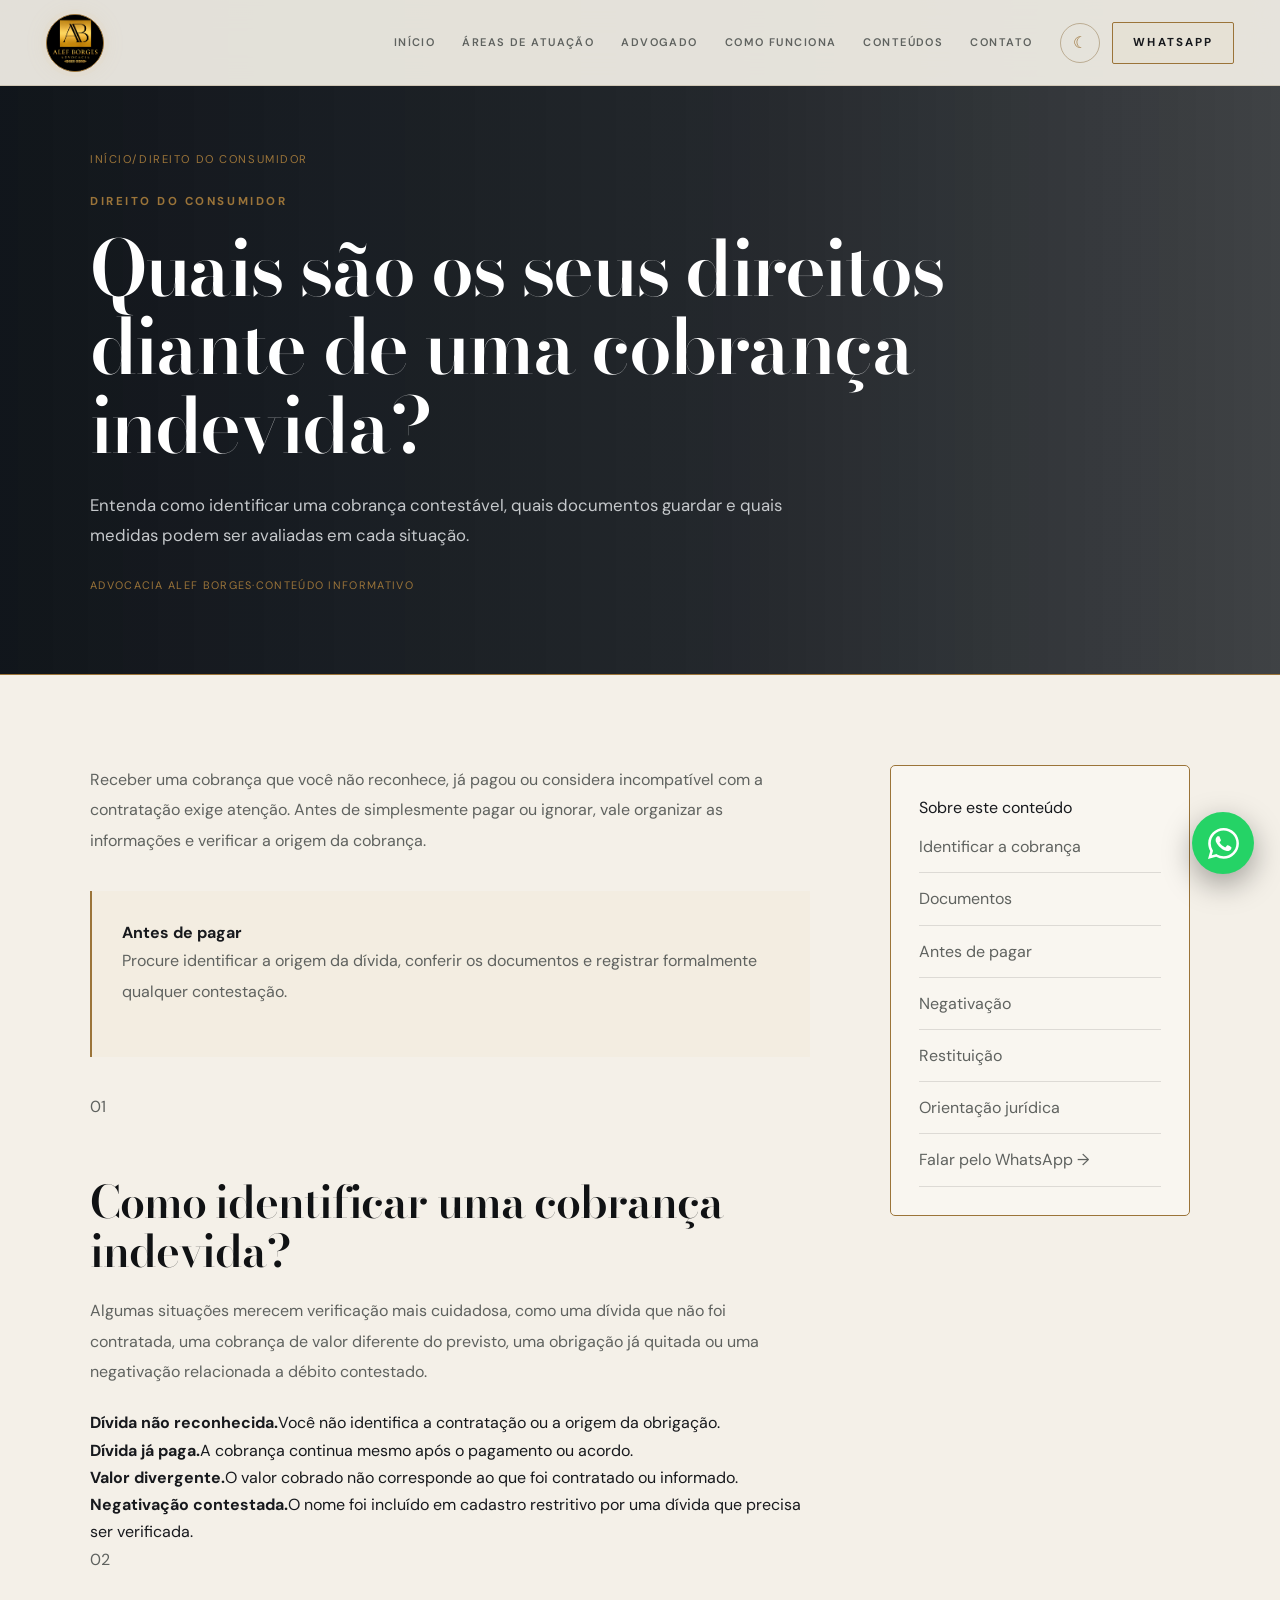
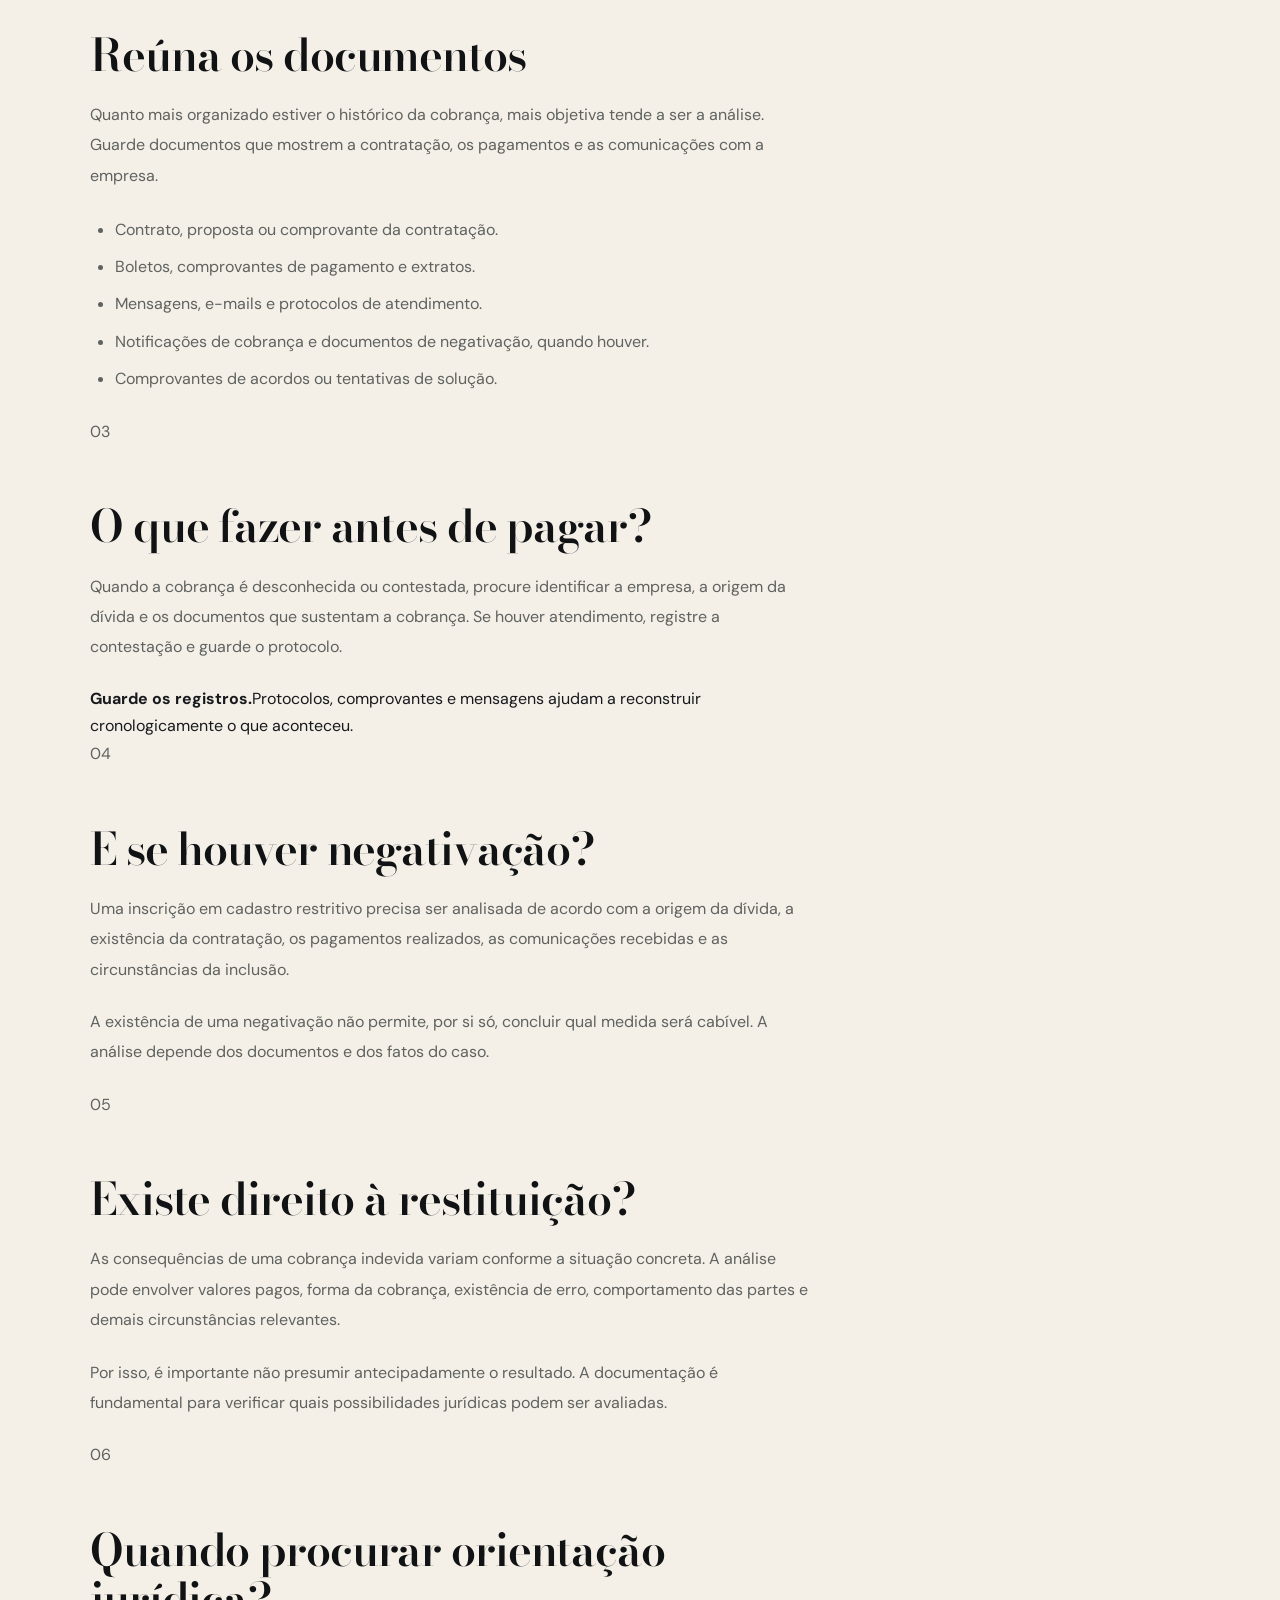
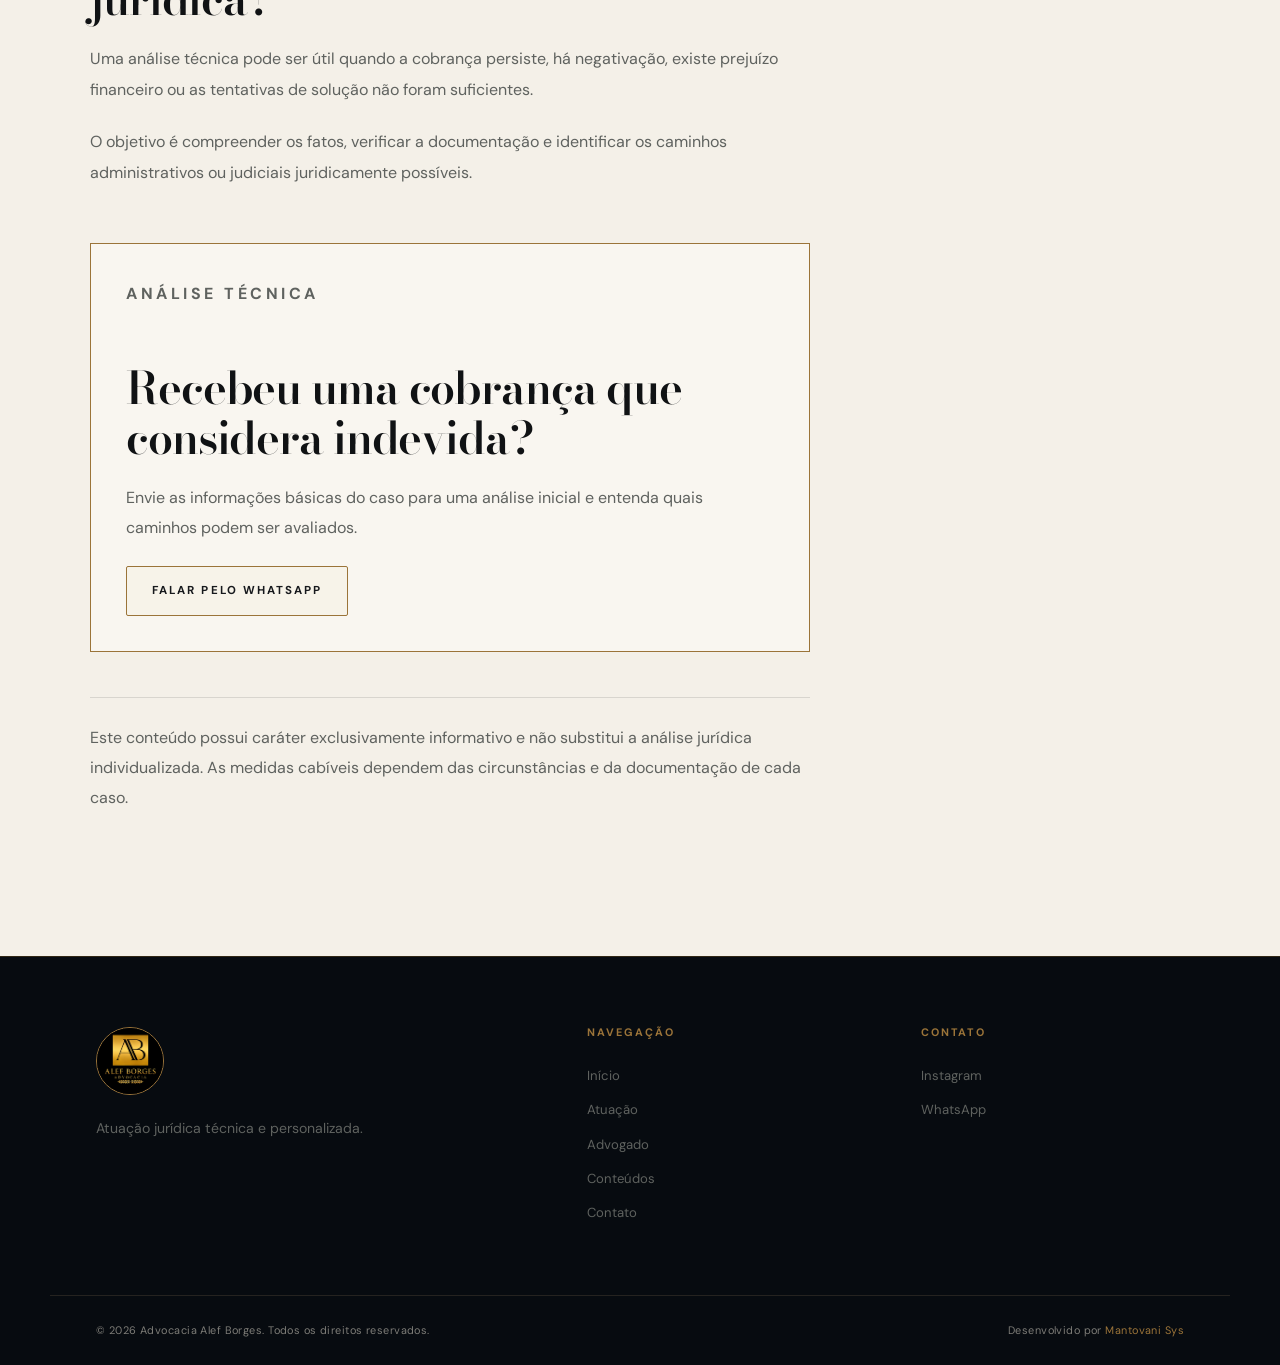
==== commit a65163f9: "atualizacao" ====
--- a/conteudos/cobranca-indevida.html
+++ b/conteudos/cobranca-indevida.html
@@ -4,1443 +4,184 @@
 <head>
     <meta charset="UTF-8">
     <meta name="viewport" content="width=device-width, initial-scale=1.0">
-
     <meta name="theme-color" content="#081522">
-
-    <title>Cobrança indevida: quais são os direitos do consumidor? | Alef Borges Advocacia</title>
-
-    <link rel="icon" type="image/png" href="../img/logo.png">
-
-    <meta property="og:type" content="article">
-    <meta property="og:title" content="Cobrança indevida: quais são os direitos do consumidor?">
-    <meta property="og:description"
-        content="Entenda o que caracteriza uma cobrança indevida e quais informações podem ser importantes para analisar o caso.">
-    <meta property="og:image" content="../img/alef-01.png">
-
     <meta name="description"
         content="Entenda o que caracteriza uma cobrança indevida, quais documentos guardar e quais medidas podem ser avaliadas pelo consumidor.">
-
     <meta name="keywords"
         content="cobrança indevida, direitos do consumidor, negativação indevida, cobrança de dívida, direito do consumidor, advogado consumidor, Fortaleza">
-
-    <meta name="author" content="Alef Borges Advocacia">
-
+    <meta name="author" content="Advocacia Alef Borges">
+    <meta property="og:type" content="article">
+    <meta property="og:title" content="Cobrança indevida: quais são os direitos do consumidor? | Alef Borges Advocacia">
+    <meta property="og:description"
+        content="Entenda como identificar uma cobrança indevida, organizar documentos e avaliar os caminhos disponíveis.">
+    <meta property="og:image" content="../img/alef-01.png">
+    <link rel="icon" href="../img/logo.png" type="image/png">
     <link rel="preconnect" href="https://fonts.googleapis.com">
     <link rel="preconnect" href="https://fonts.gstatic.com" crossorigin>
-
     <link
-        href="https://fonts.googleapis.com/css2?family=Bodoni+Moda:opsz,wght@6..96,500;6..96,600;6..96,700&family=Cormorant+Garamond:wght@500;600;700&family=DM+Sans:wght@400;500;600;700&display=swap"
+        href="https://fonts.googleapis.com/css2?family=Bodoni+Moda:opsz,wght@6..96,500;6..96,600&family=Cormorant+Garamond:wght@500;600;700&family=DM+Sans:wght@400;500;600;700&display=swap"
         rel="stylesheet">
-
-    <style>
-        * {
-            margin: 0;
-            padding: 0;
-            box-sizing: border-box;
-        }
-
-        html {
-            scroll-behavior: smooth;
-        }
-
-        body {
-            font-family: "DM Sans", sans-serif;
-            background: #f8f7f4;
-            color: #263242;
-            line-height: 1.7;
-            transition:
-                background .3s ease,
-                color .3s ease;
-        }
-
-        a {
-            color: inherit;
-            text-decoration: none;
-        }
-
-        img {
-            max-width: 100%;
-            display: block;
-        }
-
-        button {
-            font: inherit;
-        }
-
-        :root {
-            --navy: #0b192c;
-            --navy-light: #14263d;
-            --gold: #c5a059;
-            --gold-light: #ddc58f;
-            --cream: #f8f7f4;
-            --white: #ffffff;
-            --text: #263242;
-            --muted: #6c7480;
-            --border: rgba(11, 25, 44, .11);
-            --shadow: 0 20px 60px rgba(11, 25, 44, .08);
-        }
-
-        /* HEADER */
-
-        .site-header {
-            position: sticky;
-            top: 0;
-            z-index: 1000;
-            width: 100%;
-            background: rgba(248, 247, 244, .94);
-            border-bottom: 1px solid var(--border);
-            backdrop-filter: blur(16px);
-            -webkit-backdrop-filter: blur(16px);
-        }
-
-        .header-inner {
-            width: min(1180px, calc(100% - 40px));
-            min-height: 82px;
-            margin: auto;
-
-            display: flex;
-            align-items: center;
-            justify-content: space-between;
-            gap: 30px;
-        }
-
-        .logo {
-            display: flex;
-            align-items: center;
-            flex-shrink: 0;
-        }
-
-        .logo img {
-            width: 64px;
-            height: 64px;
-            object-fit: contain;
-        }
-
-        .main-nav {
-            margin-left: auto;
-        }
-
-        .main-nav ul {
-            display: flex;
-            align-items: center;
-            gap: 30px;
-            list-style: none;
-        }
-
-        .main-nav a {
-            position: relative;
-            color: var(--navy);
-            font-size: 13px;
-            font-weight: 500;
-        }
-
-        .main-nav a::after {
-            content: "";
-            position: absolute;
-            left: 0;
-            bottom: -7px;
-            width: 0;
-            height: 1px;
-            background: var(--gold);
-            transition: width .25s ease;
-        }
-
-        .main-nav a:hover {
-            color: var(--gold);
-        }
-
-        .main-nav a:hover::after {
-            width: 100%;
-        }
-
-        .header-actions {
-            display: flex;
-            align-items: center;
-            gap: 10px;
-        }
-
-        .theme-toggle {
-            width: 38px;
-            height: 38px;
-
-            display: grid;
-            place-items: center;
-
-            border: 1px solid var(--border);
-            border-radius: 50%;
-
-            background: transparent;
-            color: var(--navy);
-
-            cursor: pointer;
-        }
-
-        .theme-toggle:hover {
-            background: rgba(197, 160, 89, .1);
-            border-color: var(--gold);
-        }
-
-        .header-cta {
-            min-height: 42px;
-            padding: 0 20px;
-
-            display: inline-flex;
-            align-items: center;
-            justify-content: center;
-
-            background: var(--navy);
-            color: white;
-
-            font-size: 12px;
-            font-weight: 600;
-
-            transition:
-                transform .25s ease,
-                background .25s ease;
-        }
-
-        .header-cta:hover {
-            transform: translateY(-2px);
-            background: #152b47;
-        }
-
-        /* HERO */
-
-        .article-hero {
-            position: relative;
-            padding: 110px 20px 95px;
-
-            background:
-                linear-gradient(135deg,
-                    #0b192c 0%,
-                    #10243c 58%,
-                    #152d49 100%);
-
-            color: white;
-            overflow: hidden;
-        }
-
-        .article-hero::before {
-            content: "";
-            position: absolute;
-
-            width: 520px;
-            height: 520px;
-
-            right: -200px;
-            top: -220px;
-
-            border: 1px solid rgba(197, 160, 89, .22);
-            border-radius: 50%;
-        }
-
-        .article-hero::after {
-            content: "";
-            position: absolute;
-
-            width: 310px;
-            height: 310px;
-
-            right: -95px;
-            top: -115px;
-
-            border: 1px solid rgba(197, 160, 89, .12);
-            border-radius: 50%;
-        }
-
-        .hero-content {
-            position: relative;
-            z-index: 2;
-
-            width: min(900px, 100%);
-            margin: auto;
-        }
-
-        .breadcrumb {
-            display: flex;
-            flex-wrap: wrap;
-            gap: 8px;
-
-            margin-bottom: 30px;
-
-            color: rgba(255, 255, 255, .58);
-            font-size: 12px;
-        }
-
-        .breadcrumb a:hover {
-            color: var(--gold-light);
-        }
-
-        .category {
-            display: inline-block;
-
-            margin-bottom: 22px;
-
-            color: var(--gold-light);
-
-            font-size: 12px;
-            font-weight: 700;
-
-            text-transform: uppercase;
-            letter-spacing: .16em;
-        }
-
-        .article-hero h1 {
-            max-width: 850px;
-            margin-bottom: 28px;
-
-            font-family: "Cormorant Garamond", Georgia, serif;
-
-            font-size: clamp(42px, 6vw, 70px);
-            font-weight: 600;
-
-            line-height: 1.08;
-            letter-spacing: -.03em;
-        }
-
-        .hero-description {
-            max-width: 710px;
-
-            color: rgba(255, 255, 255, .76);
-
-            font-size: 18px;
-            line-height: 1.75;
-        }
-
-        .article-meta {
-            display: flex;
-            align-items: center;
-            gap: 20px;
-
-            margin-top: 35px;
-
-            color: rgba(255, 255, 255, .52);
-
-            font-size: 12px;
-        }
-
-        .article-meta span {
-            display: flex;
-            align-items: center;
-            gap: 8px;
-        }
-
-        .gold-dot {
-            width: 5px;
-            height: 5px;
-            border-radius: 50%;
-            background: var(--gold);
-        }
-
-        /* ARTICLE */
-
-        .article-wrapper {
-            width: min(1080px, calc(100% - 40px));
-            margin: auto;
-
-            display: grid;
-            grid-template-columns: minmax(0, 720px) 260px;
-
-            gap: 80px;
-
-            padding: 90px 0 110px;
-        }
-
-        .article-content>p:first-child {
-            font-size: 20px;
-            color: #344052;
-            line-height: 1.8;
-        }
-
-        .article-content p {
-            margin-bottom: 25px;
-            color: var(--text);
-            font-size: 16px;
-        }
-
-        .article-content h2 {
-            margin: 60px 0 22px;
-
-            font-family: "Cormorant Garamond", Georgia, serif;
-
-            font-size: 34px;
-            line-height: 1.2;
-
-            color: var(--navy);
-        }
-
-        .article-content h3 {
-            margin: 35px 0 15px;
-
-            color: var(--navy);
-            font-size: 19px;
-        }
-
-        .article-content ul {
-            margin: 0 0 30px 20px;
-        }
-
-        .article-content li {
-            margin-bottom: 11px;
-            padding-left: 5px;
-            color: var(--text);
-        }
-
-        .article-content strong {
-            color: var(--navy);
-        }
-
-        /* DESTAQUE */
-
-        .highlight-box {
-            margin: 45px 0;
-            padding: 32px 34px;
-
-            border-left: 3px solid var(--gold);
-
-            background: white;
-            box-shadow: var(--shadow);
-        }
-
-        .highlight-box strong {
-            display: block;
-
-            margin-bottom: 8px;
-
-            color: var(--gold);
-
-            font-size: 12px;
-            text-transform: uppercase;
-            letter-spacing: .14em;
-        }
-
-        .highlight-box p {
-            margin: 0;
-            font-size: 17px;
-        }
-
-        /* CHECKLIST */
-
-        .checklist {
-            display: grid;
-            gap: 13px;
-
-            margin: 30px 0 40px;
-        }
-
-        .check-item {
-            display: flex;
-            align-items: flex-start;
-            gap: 15px;
-
-            padding: 21px 23px;
-
-            background: white;
-
-            border: 1px solid var(--border);
-        }
-
-        .check-icon {
-            width: 28px;
-            height: 28px;
-
-            flex-shrink: 0;
-
-            display: grid;
-            place-items: center;
-
-            border-radius: 50%;
-
-            background: rgba(197, 160, 89, .13);
-
-            color: var(--gold);
-
-            font-size: 14px;
-            font-weight: 700;
-        }
-
-        .check-item p {
-            margin: 0;
-            font-size: 15px;
-        }
-
-        /* SIDEBAR */
-
-        .article-sidebar {
-            position: sticky;
-            top: 110px;
-            align-self: start;
-        }
-
-        .sidebar-title {
-            margin-bottom: 18px;
-
-            color: var(--gold);
-
-            font-size: 11px;
-            font-weight: 700;
-
-            text-transform: uppercase;
-            letter-spacing: .15em;
-        }
-
-        .sidebar-nav {
-            padding-left: 18px;
-            border-left: 1px solid var(--border);
-        }
-
-        .sidebar-nav a {
-            display: block;
-
-            padding: 8px 0;
-
-            color: var(--muted);
-            font-size: 13px;
-
-            transition: color .2s ease;
-        }
-
-        .sidebar-nav a:hover {
-            color: var(--gold);
-        }
-
-        .sidebar-contact {
-            margin-top: 35px;
-            padding: 25px;
-
-            background: var(--navy);
-            color: white;
-        }
-
-        .sidebar-contact p {
-            margin-bottom: 18px;
-
-            color: rgba(255, 255, 255, .7);
-
-            font-size: 13px;
-        }
-
-        .sidebar-contact a {
-            color: var(--gold-light);
-            font-size: 13px;
-            font-weight: 600;
-        }
-
-        /* CTA */
-
-        .article-cta {
-            margin-top: 70px;
-            padding: 50px;
-
-            background:
-                linear-gradient(135deg,
-                    #0b192c,
-                    #152d49);
-
-            color: white;
-        }
-
-        .article-cta span {
-            display: block;
-            margin-bottom: 14px;
-
-            color: var(--gold-light);
-
-            font-size: 11px;
-            font-weight: 700;
-
-            text-transform: uppercase;
-            letter-spacing: .16em;
-        }
-
-        .article-cta h2 {
-            margin: 0 0 15px;
-            color: white;
-            font-size: 32px;
-        }
-
-        .article-cta p {
-            max-width: 620px;
-            color: rgba(255, 255, 255, .7);
-            font-size: 15px;
-        }
-
-        .cta-button {
-            display: inline-flex;
-            align-items: center;
-            justify-content: center;
-
-            min-height: 48px;
-            margin-top: 15px;
-            padding: 0 25px;
-
-            background: var(--gold);
-            color: var(--navy);
-
-            font-size: 13px;
-            font-weight: 700;
-
-            transition:
-                transform .25s ease,
-                background .25s ease;
-        }
-
-        .cta-button:hover {
-            transform: translateY(-2px);
-            background: var(--gold-light);
-        }
-
-        /* DISCLAIMER */
-
-        .disclaimer {
-            margin-top: 45px;
-            padding-top: 25px;
-
-            border-top: 1px solid var(--border);
-
-            color: var(--muted);
-
-            font-size: 12px;
-            line-height: 1.7;
-        }
-
-        /* FOOTER */
-
-        footer {
-            padding: 50px 20px 25px;
-            background: #071321;
-            color: white;
-        }
-
-        .footer-inner {
-            width: min(1080px, 100%);
-            margin: auto;
-
-            display: flex;
-            align-items: center;
-            justify-content: space-between;
-
-            gap: 30px;
-        }
-
-        .footer-brand {
-            display: flex;
-            align-items: center;
-            gap: 15px;
-        }
-
-        .footer-brand img {
-            width: 50px;
-            height: 50px;
-            object-fit: contain;
-        }
-
-        .footer-brand strong {
-            display: block;
-
-            font-family: "Cormorant Garamond", Georgia, serif;
-            font-size: 18px;
-        }
-
-        .footer-brand span {
-            display: block;
-            margin-top: 2px;
-
-            color: rgba(255, 255, 255, .45);
-            font-size: 11px;
-        }
-
-        .footer-links {
-            display: flex;
-            align-items: center;
-            gap: 25px;
-        }
-
-        .footer-links a {
-            color: rgba(255, 255, 255, .6);
-            font-size: 12px;
-        }
-
-        .footer-links a:hover {
-            color: var(--gold-light);
-        }
-
-        .footer-bottom {
-            width: min(1080px, 100%);
-            margin: 40px auto 0;
-            padding-top: 20px;
-
-            border-top: 1px solid rgba(255, 255, 255, .1);
-
-            color: rgba(255, 255, 255, .35);
-            font-size: 11px;
-        }
-
-        /* DARK MODE */
-
-        body.dark {
-            background: #0b1420;
-            color: #e7e9ec;
-
-            --text: #d4d9df;
-            --muted: #9ca5b0;
-            --border: rgba(255, 255, 255, .1);
-        }
-
-        body.dark .site-header {
-            background: rgba(11, 20, 32, .94);
-        }
-
-        body.dark .main-nav a,
-        body.dark .theme-toggle {
-            color: #f2f3f4;
-        }
-
-        body.dark .article-content>p:first-child,
-        body.dark .article-content p,
-        body.dark .article-content li {
-            color: #c7cdd5;
-        }
-
-        body.dark .article-content h2,
-        body.dark .article-content h3,
-        body.dark .article-content strong {
-            color: #f2f3f4;
-        }
-
-        body.dark .highlight-box,
-        body.dark .check-item {
-            background: #101c2b;
-        }
-
-        /* RESPONSIVO */
-
-        @media (max-width:900px) {
-
-            .main-nav {
-                display: none;
-            }
-
-            .header-inner {
-                min-height: 72px;
-            }
-
-            .logo img {
-                width: 56px;
-                height: 56px;
-            }
-
-            .article-wrapper {
-                grid-template-columns: 1fr;
-                gap: 50px;
-            }
-
-            .article-sidebar {
-                position: static;
-                order: -1;
-            }
-
-            .sidebar-nav {
-                display: flex;
-                flex-wrap: wrap;
-                gap: 5px 20px;
-
-                padding-left: 0;
-                border-left: 0;
-            }
-
-            .sidebar-contact {
-                display: none;
-            }
-        }
-
-        @media (max-width:600px) {
-
-            .header-cta {
-                display: none;
-            }
-
-            .article-hero {
-                padding: 80px 20px 70px;
-            }
-
-            .article-hero h1 {
-                font-size: 43px;
-            }
-
-            .hero-description {
-                font-size: 16px;
-            }
-
-            .article-wrapper {
-                width: min(100% - 30px, 720px);
-                padding: 65px 0 80px;
-            }
-
-            .article-content h2 {
-                margin-top: 45px;
-                font-size: 29px;
-            }
-
-            .highlight-box,
-            .article-cta {
-                padding: 28px 23px;
-            }
-
-            .footer-inner {
-                align-items: flex-start;
-                flex-direction: column;
-            }
-
-            .footer-links {
-                flex-wrap: wrap;
-            }
-        }
-
-        /* Shared visual contract: self-contained article */
-        :root {
-            --navy: #081522;
-            --navy-2: #0d1d2e;
-            --navy-3: #13263a;
-            --gold: #b99652;
-            --gold-light: #d1b875;
-            --cream: #f5f2eb;
-            --white: #ffffff;
-            --text: #18212b;
-            --muted: #68717c;
-            --line: rgba(8, 21, 34, .16);
-            --line-light: rgba(255, 255, 255, .18);
-            --serif: "Cormorant Garamond", Georgia, serif;
-            --display: "Bodoni Moda", "Cormorant Garamond", Georgia, serif;
-            --sans: "DM Sans", Arial, sans-serif;
-        }
-
-        body.article-page {
-            overflow-x: hidden;
-            background: var(--cream);
-            color: var(--text);
-            font-family: var(--sans);
-        }
-
-        body.article-page.dark {
-            --cream: #07111d;
-            --white: #0d1b2a;
-            --text: #f4f1ea;
-            --muted: #aab3bc;
-            --line: rgba(255, 255, 255, .14);
-            background: #07111d;
-            color: #f4f1ea;
-        }
-
-        body.article-page .site-header,
-        .article-page .header {
-            height: 86px;
-            min-height: 86px;
-            background: #000;
-            color: #fff;
-            border-bottom-color: rgba(255, 255, 255, .12);
-        }
-
-        .article-page .header-inner,
-        .article-page .hi {
-            width: min(94%, 1240px);
-            height: 86px;
-            min-height: 86px;
-            margin-inline: auto;
-            padding: 0;
-        }
-
-        .article-page .logo,
-        .article-page .hi .logo {
-            width: 74px;
-            height: 74px;
-            flex: 0 0 74px;
-            overflow: hidden;
-            border: 2px solid var(--gold-light);
-            border-radius: 50%;
-            background: #000;
-            box-shadow: 0 0 0 2px rgba(209, 184, 117, .28);
-        }
-
-        .article-page .logo img,
-        .article-page .hi .logo img {
-            width: 100%;
-            height: 100%;
-            max-width: none;
-            max-height: none;
-            object-fit: contain;
-        }
-
-        .article-page .site-header .main-nav a,
-        .article-page .header .nav a {
-            color: rgba(255, 255, 255, .72);
-        }
-
-        .article-page .main-nav {
-            display: flex;
-            align-items: center;
-            gap: clamp(18px, 2.5vw, 38px);
-            margin-left: auto;
-        }
-
-        .article-page .site-header .main-nav a:hover,
-        .article-page .header .nav a:hover {
-            color: var(--gold-light);
-        }
-
-        .article-page .header-actions,
-        .article-page .actions {
-            display: flex;
-            align-items: center;
-            gap: 12px;
-        }
-
-        .article-page .theme,
-        .article-page .theme-toggle {
-            width: 34px;
-            height: 34px;
-            border: 0;
-            background: transparent;
-            color: var(--gold-light);
-        }
-
-        .article-page .header-cta,
-        .article-page .wa {
-            min-height: 44px;
-            padding: 0 18px;
-            border: 1px solid var(--gold);
-            background: transparent;
-            color: var(--gold-light);
-        }
-
-        .article-page>footer {
-            background: #000;
-            color: #fff;
-        }
-
-        .article-page>footer img {
-            width: 82px;
-            height: 82px;
-            padding: 4px;
-            border: 2px solid var(--gold-light);
-            border-radius: 50%;
-            background: #000;
-            object-fit: contain;
-        }
-
-        @media (max-width: 900px) {
-
-            .article-page .site-header,
-            .article-page .header,
-            .article-page .header-inner,
-            .article-page .hi {
-                height: 78px;
-                min-height: 78px;
-            }
-
-            .article-page .logo,
-            .article-page .hi .logo {
-                width: 64px;
-                height: 64px;
-                flex-basis: 64px;
-            }
-
-            .article-page .main-nav {
-                gap: 10px;
-                flex: 1;
-                flex-wrap: wrap;
-                justify-content: flex-end;
-            }
-
-            .article-page .main-nav a {
-                font-size: 10px;
-                white-space: nowrap;
-            }
-        }
-    </style>
+    <link rel="stylesheet" href="../css/style.css">
+    <title>Cobrança indevida: quais são os direitos do consumidor? | Alef Borges Advocacia</title>
 </head>
 
 <body class="article-page" data-theme="light">
-
-    <header class="site-header">
-
-        <div class="header-inner">
-
-            <a href="../index.html" class="logo" aria-label="Alef Borges Advocacia">
-                <img src="../img/logo.png" alt="Alef Borges Advocacia">
-            </a>
-
-            <nav class="main-nav" id="main-navigation" aria-label="Navegação principal">
-                <a href="../index.html#inicio">Início</a>
+    <header class="site-header" id="header">
+        <div class="container header-inner">
+            <a class="logo" href="../index.html" aria-label="Advocacia Alef Borges — início"><img src="../img/logo.png"
+                    alt="Advocacia Alef Borges"></a>
+            <button class="menu-toggle" type="button" aria-label="Abrir menu" aria-expanded="false"
+                aria-controls="main-navigation" data-menu-toggle><span></span><span></span><span></span></button>
+            <nav class="main-nav" id="main-navigation" aria-label="Navegação principal"><a
+                    href="../index.html">Início</a><a href="../index.html#atuacao">Áreas de atuação</a><a
+                    href="../index.html#sobre">Advogado</a><a href="../index.html#processo">Como funciona</a><a
+                    href="../index.html#conteudos">Conteúdos</a><a href="../index.html#contato">Contato</a></nav>
+            <div class="header-actions"><button class="theme-toggle" type="button" aria-label="Alternar tema"
+                    aria-pressed="false" data-theme-toggle>☾</button><a class="button button-header"
+                    href="https://wa.me/558598199293" target="_blank" rel="noopener noreferrer">WhatsApp</a></div>
+        </div>
+    </header>
+
+    <main>
+        <section class="article-hero section-dark">
+            <div class="container article-hero-inner">
+                <nav class="breadcrumb" aria-label="Breadcrumb"><a href="../index.html">Início</a><span
+                        aria-hidden="true">/</span><span>Direito do Consumidor</span></nav>
+                <p class="eyebrow">Direito do Consumidor</p>
+                <h1>Quais são os seus direitos diante de uma cobrança indevida?</h1>
+                <p class="article-lead">Entenda como identificar uma cobrança contestável, quais documentos guardar e
+                    quais medidas podem ser avaliadas em cada situação.</p>
+                <div class="article-meta"><span>Advocacia Alef Borges</span><span
+                        aria-hidden="true">·</span><span>Conteúdo informativo</span></div>
+            </div>
+        </section>
+
+        <div class="container article-layout">
+            <article class="article-content">
+                <p class="article-intro">Receber uma cobrança que você não reconhece, já pagou ou considera incompatível
+                    com a contratação exige atenção. Antes de simplesmente pagar ou ignorar, vale organizar as
+                    informações e verificar a origem da cobrança.</p>
+                <div class="article-highlight"><strong>Antes de pagar</strong>
+                    <p>Procure identificar a origem da dívida, conferir os documentos e registrar formalmente qualquer
+                        contestação.</p>
+                </div>
+
+                <section id="identificar" class="article-section">
+                    <p class="article-kicker">01</p>
+                    <h2>Como identificar uma cobrança indevida?</h2>
+                    <p>Algumas situações merecem verificação mais cuidadosa, como uma dívida que não foi contratada, uma
+                        cobrança de valor diferente do previsto, uma obrigação já quitada ou uma negativação relacionada
+                        a débito contestado.</p>
+                    <div class="article-list">
+                        <div><strong>Dívida não reconhecida.</strong><span>Você não identifica a contratação ou a origem
+                                da obrigação.</span></div>
+                        <div><strong>Dívida já paga.</strong><span>A cobrança continua mesmo após o pagamento ou
+                                acordo.</span></div>
+                        <div><strong>Valor divergente.</strong><span>O valor cobrado não corresponde ao que foi
+                                contratado ou informado.</span></div>
+                        <div><strong>Negativação contestada.</strong><span>O nome foi incluído em cadastro restritivo
+                                por uma dívida que precisa ser verificada.</span></div>
+                    </div>
+                </section>
+                <section id="documentos" class="article-section">
+                    <p class="article-kicker">02</p>
+                    <h2>Reúna os documentos</h2>
+                    <p>Quanto mais organizado estiver o histórico da cobrança, mais objetiva tende a ser a análise.
+                        Guarde documentos que mostrem a contratação, os pagamentos e as comunicações com a empresa.</p>
+                    <ul class="article-checklist">
+                        <li>Contrato, proposta ou comprovante da contratação.</li>
+                        <li>Boletos, comprovantes de pagamento e extratos.</li>
+                        <li>Mensagens, e-mails e protocolos de atendimento.</li>
+                        <li>Notificações de cobrança e documentos de negativação, quando houver.</li>
+                        <li>Comprovantes de acordos ou tentativas de solução.</li>
+                    </ul>
+                </section>
+                <section id="empresa" class="article-section">
+                    <p class="article-kicker">03</p>
+                    <h2>O que fazer antes de pagar?</h2>
+                    <p>Quando a cobrança é desconhecida ou contestada, procure identificar a empresa, a origem da dívida
+                        e os documentos que sustentam a cobrança. Se houver atendimento, registre a contestação e guarde
+                        o protocolo.</p>
+                    <div class="article-note"><strong>Guarde os registros.</strong><span>Protocolos, comprovantes e
+                            mensagens ajudam a reconstruir cronologicamente o que aconteceu.</span></div>
+                </section>
+                <section id="negativacao" class="article-section">
+                    <p class="article-kicker">04</p>
+                    <h2>E se houver negativação?</h2>
+                    <p>Uma inscrição em cadastro restritivo precisa ser analisada de acordo com a origem da dívida, a
+                        existência da contratação, os pagamentos realizados, as comunicações recebidas e as
+                        circunstâncias da inclusão.</p>
+                    <p>A existência de uma negativação não permite, por si só, concluir qual medida será cabível. A
+                        análise depende dos documentos e dos fatos do caso.</p>
+                </section>
+                <section id="restituicao" class="article-section">
+                    <p class="article-kicker">05</p>
+                    <h2>Existe direito à restituição?</h2>
+                    <p>As consequências de uma cobrança indevida variam conforme a situação concreta. A análise pode
+                        envolver valores pagos, forma da cobrança, existência de erro, comportamento das partes e demais
+                        circunstâncias relevantes.</p>
+                    <p>Por isso, é importante não presumir antecipadamente o resultado. A documentação é fundamental
+                        para verificar quais possibilidades jurídicas podem ser avaliadas.</p>
+                </section>
+                <section id="orientacao" class="article-section">
+                    <p class="article-kicker">06</p>
+                    <h2>Quando procurar orientação jurídica?</h2>
+                    <p>Uma análise técnica pode ser útil quando a cobrança persiste, há negativação, existe prejuízo
+                        financeiro ou as tentativas de solução não foram suficientes.</p>
+                    <p>O objetivo é compreender os fatos, verificar a documentação e identificar os caminhos
+                        administrativos ou judiciais juridicamente possíveis.</p>
+                </section>
+
+                <div class="article-cta">
+                    <p class="eyebrow">Análise técnica</p>
+                    <h2>Recebeu uma cobrança que considera indevida?</h2>
+                    <p>Envie as informações básicas do caso para uma análise inicial e entenda quais caminhos podem ser
+                        avaliados.</p><a class="button button-gold"
+                        href="https://wa.me/558598199293?text=Ol%C3%A1%2C%20gostaria%20de%20uma%20an%C3%A1lise%20sobre%20uma%20cobran%C3%A7a%20que%20considero%20indevida."
+                        target="_blank" rel="noopener noreferrer">Falar pelo WhatsApp</a>
+                </div>
+                <p class="article-disclaimer">Este conteúdo possui caráter exclusivamente informativo e não substitui a
+                    análise jurídica individualizada. As medidas cabíveis dependem das circunstâncias e da documentação
+                    de cada caso.</p>
+            </article>
+            <aside class="article-sidebar">
+                <div class="sidebar-box">
+                    <p>Sobre este conteúdo</p><a href="#identificar">Identificar a cobrança</a><a
+                        href="#documentos">Documentos</a><a href="#empresa">Antes de pagar</a><a
+                        href="#negativacao">Negativação</a><a href="#restituicao">Restituição</a><a
+                        href="#orientacao">Orientação jurídica</a><a class="sidebar-cta"
+                        href="https://wa.me/558598199293" target="_blank" rel="noopener noreferrer">Falar pelo WhatsApp
+                        →</a>
+
+                </div>
+            </aside>
+        </div>
+    </main>
+    <footer class="site-footer">
+
+        <div class="container footer-main">
+
+            <div class="footer-brand">
+                <img class="footer-logo" src="../img/logo.png" alt="Advocacia Alef Borges">
+
+                <p>Atuação jurídica técnica e personalizada.</p>
+            </div>
+
+            <div class="footer-column">
+
+                <h3>Navegação</h3>
+
+                <a href="../index.html">Início</a>
                 <a href="../index.html#atuacao">Atuação</a>
-                <a href="../index.html#sobre">O Advogado</a>
+                <a href="../index.html#sobre">Advogado</a>
                 <a href="../index.html#conteudos">Conteúdos</a>
                 <a href="../index.html#contato">Contato</a>
-            </nav>
-
-            <div class="header-actions">
-
-                <button class="theme-toggle" id="themeToggle" aria-label="Alternar tema" title="Alternar tema">
-                    ☾
-                </button>
-
-                <a href="https://wa.me/558598199293" class="header-cta" target="_blank" rel="noopener noreferrer">
-                    Fale conosco
-                </a>
-
-            </div>
-
-        </div>
-
-    </header>
-
-
-    <main>
-
-        <section class="article-hero">
-
-            <div class="hero-content">
-
-                <div class="breadcrumb">
-
-                    <a href="../index.html">
-                        Início
-                    </a>
-
-                    <span>/</span>
-
-                    <a href="../index.html#conteudos">
-                        Conteúdos
-                    </a>
-
-                    <span>/</span>
-
-                    <span>Direito do Consumidor</span>
-
-                </div>
-
-                <span class="category">
-                    Direito do Consumidor
-                </span>
-
-                <h1>
-                    Quais são os seus direitos diante de uma cobrança indevida?
-                </h1>
-
-                <p class="hero-description">
-                    Uma cobrança que você não reconhece ou que não deveria
-                    existir pode gerar dúvidas e preocupação. Entenda como
-                    identificar a situação, preservar documentos e avaliar
-                    quais medidas podem ser tomadas.
-                </p>
-
-                <div class="article-meta">
-
-                    <span>
-                        <i class="gold-dot"></i>
-                        Conteúdo educativo
-                    </span>
-
-                    <span>
-                        <i class="gold-dot"></i>
-                        Direito do Consumidor
-                    </span>
-
-                </div>
-
-            </div>
-
-        </section>
-
-
-        <div class="article-wrapper">
-
-            <article class="article-content">
-
-                <p>
-                    Receber uma cobrança não significa, por si só, que ela
-                    seja indevida. Porém, quando o consumidor é cobrado por
-                    uma dívida que não reconhece, já pagou ou que apresenta
-                    algum tipo de irregularidade, é importante entender a
-                    origem da cobrança antes de tomar qualquer decisão.
-                </p>
-
-                <p>
-                    A primeira medida costuma ser reunir informações sobre
-                    a cobrança e verificar exatamente quem está cobrando,
-                    qual seria a origem da dívida e quais documentos
-                    comprovam a situação.
-                </p>
-
-
-                <div class="highlight-box">
-
-                    <strong>
-                        Antes de pagar
-                    </strong>
-
-                    <p>
-                        Se você não reconhece uma cobrança, procure verificar
-                        sua origem e guardar os registros do contato recebido.
-                        Não descarte mensagens, e-mails, boletos ou protocolos.
-                    </p>
-
-                </div>
-
-
-                <h2 id="identificar">
-                    Como identificar uma cobrança indevida?
-                </h2>
-
-                <p>
-                    Uma cobrança pode ser questionada por diferentes motivos.
-                    Entre as situações que merecem atenção estão cobranças
-                    relacionadas a contratos que o consumidor não reconhece,
-                    valores já pagos ou débitos que apresentam divergências.
-                </p>
-
-                <p>
-                    Também é importante observar se os dados apresentados
-                    na cobrança correspondem efetivamente ao consumidor
-                    e à relação contratual indicada.
-                </p>
-
-
-                <div class="checklist">
-
-                    <div class="check-item">
-
-                        <div class="check-icon">
-                            ✓
-                        </div>
-
-                        <p>
-                            <strong>Você não reconhece a dívida?</strong>
-                            Verifique a origem e peça informações sobre o
-                            débito antes de tomar qualquer decisão.
-                        </p>
-
-                    </div>
-
-
-                    <div class="check-item">
-
-                        <div class="check-icon">
-                            ✓
-                        </div>
-
-                        <p>
-                            <strong>A dívida já foi paga?</strong>
-                            Guarde o comprovante e os documentos que demonstrem
-                            o pagamento.
-                        </p>
-
-                    </div>
-
-
-                    <div class="check-item">
-
-                        <div class="check-icon">
-                            ✓
-                        </div>
-
-                        <p>
-                            <strong>O valor não corresponde ao contrato?</strong>
-                            Compare a cobrança com os documentos da contratação
-                            e demais informações disponíveis.
-                        </p>
-
-                    </div>
-
-
-                    <div class="check-item">
-
-                        <div class="check-icon">
-                            ✓
-                        </div>
-
-                        <p>
-                            <strong>Seu nome foi negativado?</strong>
-                            Verifique qual empresa realizou a anotação e qual
-                            débito foi informado como motivo.
-                        </p>
-
-                    </div>
-
-                </div>
-
-
-                <h2 id="documentos">
-                    Quais documentos devem ser guardados?
-                </h2>
-
-                <p>
-                    A documentação pode ser fundamental para compreender o
-                    histórico da cobrança e demonstrar o que aconteceu.
-                </p>
-
-                <ul>
-
-                    <li>
-                        Contratos e propostas;
-                    </li>
-
-                    <li>
-                        Comprovantes de pagamento;
-                    </li>
-
-                    <li>
-                        Boletos e faturas;
-                    </li>
-
-                    <li>
-                        Extratos bancários;
-                    </li>
-
-                    <li>
-                        E-mails e mensagens;
-                    </li>
-
-                    <li>
-                        Capturas de tela;
-                    </li>
-
-                    <li>
-                        Protocolos de atendimento;
-                    </li>
-
-                    <li>
-                        Comunicações enviadas pela empresa;
-                    </li>
-
-                    <li>
-                        Documentos relacionados à negativação, quando houver.
-                    </li>
-
-                </ul>
-
-
-                <h2 id="empresa">
-                    O que fazer ao receber uma cobrança que você considera indevida?
-                </h2>
-
-                <p>
-                    O primeiro passo é procurar entender a origem da cobrança.
-                    Dependendo da situação, o consumidor pode entrar em contato
-                    com a empresa responsável e solicitar esclarecimentos ou
-                    contestar formalmente o débito.
-                </p>
-
-                <p>
-                    É recomendável guardar o protocolo, a data do atendimento,
-                    o canal utilizado e, sempre que possível, uma cópia da
-                    comunicação realizada.
-                </p>
-
-                <p>
-                    Caso a situação não seja solucionada, a documentação
-                    reunida poderá ser analisada para verificar quais outras
-                    medidas podem ser adequadas.
-                </p>
-
-
-                <h2 id="negativacao">
-                    E quando existe negativação indevida?
-                </h2>
-
-                <p>
-                    A inscrição do nome do consumidor em cadastros de
-                    inadimplentes é uma situação que merece atenção,
-                    especialmente quando o débito não é reconhecido,
-                    já foi quitado ou apresenta alguma irregularidade.
-                </p>
-
-                <p>
-                    Nessas situações, é importante identificar qual empresa
-                    realizou a anotação, qual dívida foi indicada e quais
-                    informações constam no cadastro.
-                </p>
-
-                <div class="highlight-box">
-
-                    <strong>
-                        Guarde os registros
-                    </strong>
-
-                    <p>
-                        Se houver negativação, registre as informações
-                        disponíveis sobre a anotação e preserve os documentos
-                        relacionados à dívida e aos contatos realizados com
-                        a empresa.
-                    </p>
-
-                </div>
-
-
-                <h2 id="restituicao">
-                    Existe direito à devolução do valor pago?
-                </h2>
-
-                <p>
-                    Dependendo das circunstâncias, a legislação consumerista
-                    pode prever consequências específicas para cobranças
-                    indevidas e valores pagos indevidamente.
-                </p>
-
-                <p>
-                    Entretanto, não é possível afirmar automaticamente que
-                    toda cobrança indevida resultará na mesma consequência.
-                    A análise depende das circunstâncias do caso, da origem
-                    da cobrança, do pagamento realizado e dos demais elementos
-                    disponíveis.
-                </p>
-
-
-                <h2 id="orientacao">
-                    Quando procurar orientação jurídica?
-                </h2>
-
-                <p>
-                    Uma orientação jurídica pode ser útil quando a empresa
-                    não resolve a situação, quando existem valores relevantes
-                    envolvidos, quando houve negativação ou quando o consumidor
-                    não consegue compreender a origem ou a legitimidade da cobrança.
-                </p>
-
-                <p>
-                    A análise dos documentos permite verificar com maior
-                    precisão quais direitos podem estar envolvidos e quais
-                    caminhos podem ser avaliados.
-                </p>
-
-
-                <section class="article-cta">
-
-                    <span>
-                        Precisa entender a sua situação?
-                    </span>
-
-                    <h2>
-                        Uma cobrança não deve ser analisada no escuro.
-                    </h2>
-
-                    <p>
-                        Apresente a situação e os documentos disponíveis.
-                        O escritório poderá realizar uma análise técnica
-                        inicial para compreender o caso e indicar os caminhos
-                        jurídicos que podem ser avaliados.
-                    </p>
-
-                    <a href="https://wa.me/558598199293?text=Olá%2C%20gostaria%20de%20uma%20análise%20sobre%20uma%20cobrança%20indevida."
-                        class="cta-button" target="_blank" rel="noopener noreferrer">
-                        Falar pelo WhatsApp
-                    </a>
-
-                </section>
-
-
-                <div class="disclaimer">
-
-                    <strong>
-                        Aviso importante:
-                    </strong>
-
-                    Este conteúdo possui caráter exclusivamente educativo
-                    e não substitui uma análise jurídica individualizada.
-                    As consequências jurídicas de uma cobrança dependem
-                    das circunstâncias e documentos de cada caso.
-
-                </div>
-
-            </article>
-
-
-            <aside class="article-sidebar">
-
-                <div class="sidebar-title">
-                    Neste conteúdo
-                </div>
-
-                <nav class="sidebar-nav">
-
-                    <a href="#identificar">
-                        Identificando a cobrança
-                    </a>
-
-                    <a href="#documentos">
-                        Documentos importantes
-                    </a>
-
-                    <a href="#empresa">
-                        O que fazer
-                    </a>
-
-                    <a href="#negativacao">
-                        Negativação indevida
-                    </a>
-
-                    <a href="#restituicao">
-                        Devolução de valores
-                    </a>
-
-                    <a href="#orientacao">
-                        Orientação jurídica
-                    </a>
-
-                </nav>
-
-
-                <div class="sidebar-contact">
-
-                    <p>
-                        Está enfrentando uma cobrança que não reconhece?
-                    </p>
-
-                    <a href="https://wa.me/558598199293" target="_blank" rel="noopener noreferrer">
-                        Falar pelo WhatsApp →
-                    </a>
-
-                </div>
-
-            </aside>
-
-        </div>
-
-    </main>
-
-
-    <footer class="footer">
-
-        <div class="footer-inner">
-
-            <div class="footer-brand">
-
-                <img src="../img/logo.png" alt="Alef Borges Advocacia">
-
-                <div>
-
-                    <strong>
-                        Alef Borges Advocacia
-                    </strong>
-
-                    <span>
-                        Direito com estratégia, clareza e responsabilidade.
-                    </span>
-
-                </div>
-
-            </div>
-
-
-            <div class="footer-links">
-
-                <a href="../index.html">
-                    Início
-                </a>
-
-                <a href="../index.html#atuacao">
-                    Áreas de atuação
-                </a>
+
+            </div>
+
+            <div class="footer-column">
+
+                <h3>Contato</h3>
 
                 <a href="https://www.instagram.com/alefborges.adv/" target="_blank" rel="noopener noreferrer">
                     Instagram
@@ -1454,82 +195,30 @@
 
         </div>
 
-
-        <div class="footer-bottom">
-
-            © <span id="year"></span>
-            Alef Borges Advocacia. Todos os direitos reservados.
-
+        <div class="container footer-bottom">
+
+            <span>
+                © <span data-year>2026</span>
+                Advocacia Alef Borges.
+                Todos os direitos reservados.
+            </span>
+            <p class="footer-credit">
+                Desenvolvido por
+                <a href="https://mantovanisys.com.br" target="_blank" rel="noopener noreferrer">
+                    Mantovani Sys
+                </a>
+            </p>
         </div>
 
     </footer>
-
-
-    <script>
-
-        const themeToggle =
-            document.getElementById("themeToggle");
-
-        const savedTheme =
-            localStorage.getItem("alef-theme");
-
-        if (savedTheme === "dark") {
-
-            document.body.classList.add("dark");
-            document.body.dataset.theme = "dark";
-
-            themeToggle.textContent = "☀";
-
-        }
-
-        themeToggle.addEventListener("click", () => {
-
-            document.body.classList.toggle("dark");
-
-            const isDark =
-                document.body.classList.contains("dark");
-
-            document.body.dataset.theme = isDark ? "dark" : "light";
-
-            themeToggle.textContent =
-                isDark ? "☀" : "☾";
-
-            localStorage.setItem(
-                "alef-theme",
-                isDark ? "dark" : "light"
-            );
-
-        });
-
-
-        document.getElementById("year").textContent =
-            new Date().getFullYear();
-
-
-        document.querySelectorAll('a[href^="#"]').forEach(link => {
-
-            link.addEventListener("click", event => {
-
-                const target =
-                    document.querySelector(
-                        link.getAttribute("href")
-                    );
-
-                if (!target) return;
-
-                event.preventDefault();
-
-                target.scrollIntoView({
-                    behavior: "smooth",
-                    block: "start"
-                });
-
-            });
-
-        });
-
-    </script>
-
+    <a class="floating-whatsapp" href="https://wa.me/558598199293" target="_blank" rel="noopener noreferrer"
+        aria-label="Falar com a Advocacia Alef Borges pelo WhatsApp">
+        <svg viewBox="0 0 24 24" aria-hidden="true">
+            <path
+                d="M20.52 3.48A11.86 11.86 0 0 0 12.04 0C5.48 0 .14 5.34.14 11.9c0 2.1.55 4.15 1.6 5.96L0 24l6.3-1.65a11.88 11.88 0 0 0 5.74 1.47h.01c6.56 0 11.9-5.34 11.9-11.9 0-3.18-1.24-6.16-3.43-8.44ZM12.05 21.8h-.01a9.88 9.88 0 0 1-5.04-1.38l-.36-.21-3.74.98 1-3.65-.23-.38a9.87 9.87 0 0 1-1.51-5.26C2.16 6.46 6.59 2.03 12.05 2.03c2.65 0 5.14 1.03 7.01 2.9a9.86 9.86 0 0 1 2.9 7.02c0 5.46-4.44 9.85-9.91 9.85Zm5.41-7.38c-.3-.15-1.77-.87-2.05-.97-.28-.1-.48-.15-.68.15-.2.3-.78.97-.96 1.17-.18.2-.35.23-.65.08-.3-.15-1.25-.46-2.38-1.47-.88-.78-1.48-1.75-1.65-2.05-.17-.3-.02-.46.13-.61.14-.14.3-.35.45-.52.15-.17.2-.3.3-.5.1-.2.05-.37-.03-.52-.08-.15-.68-1.63-.93-2.23-.24-.58-.49-.5-.68-.51h-.58c-.2 0-.52.08-.8.38-.28.3-1.05 1.03-1.05 2.5s1.08 2.9 1.23 3.1c.15.2 2.12 3.24 5.14 4.54.72.31 1.28.49 1.72.63.72.23 1.38.2 1.9.12.58-.09 1.77-.72 2.02-1.42.25-.7.25-1.3.17-1.42-.08-.12-.28-.2-.58-.35Z" />
+        </svg>
+    </a>
+    <script src="../script.js" defer></script>
 </body>
 
 </html>
--- a/css/style.css
+++ b/css/style.css
@@ -0,0 +1,2351 @@
+/* ============================================================
+   ADVOCACIA ALEF BORGES
+   DARK LUXURY SYSTEM
+============================================================ */
+
+
+/* ============================================================
+   VARIABLES
+============================================================ */
+
+:root {
+
+    --bg: #0c1117;
+    --bg-soft: #101720;
+    --bg-card: #111923;
+    --bg-deep: #070b10;
+
+    --gold: #d9b87f;
+    --gold-light: #ecd29f;
+    --gold-dark: #a98750;
+
+    --gold-glow:
+        0 0 14px rgba(217, 184, 127, .22),
+        0 0 34px rgba(217, 184, 127, .10);
+
+    --text: #f0f0f0;
+    --white: #ffffff;
+
+    --muted: #a7adb4;
+    --muted-2: #737b84;
+
+    --line: rgba(217, 184, 127, .35);
+    --line-soft: rgba(255, 255, 255, .09);
+
+    --whatsapp: #25d366;
+    --whatsapp-dark: #128c7e;
+
+    --container: 1180px;
+
+    --serif:
+        "Cormorant Garamond",
+        Georgia,
+        serif;
+
+    --display:
+        "Bodoni Moda",
+        "Cormorant Garamond",
+        Georgia,
+        serif;
+
+    --sans:
+        "DM Sans",
+        Arial,
+        sans-serif;
+
+    --header-height: 86px;
+
+    --ease:
+        cubic-bezier(.22, .61, .36, 1);
+
+}
+
+
+/* ============================================================
+   LIGHT THEME
+============================================================ */
+
+[data-theme="light"] {
+
+    --bg: #f4f0e8;
+    --bg-soft: #ebe5da;
+    --bg-card: #f9f6f0;
+    --bg-deep: #ded6c8;
+
+    --gold: #9b7439;
+    --gold-light: #b38a4b;
+    --gold-dark: #765421;
+
+    --text: #17191d;
+    --white: #101214;
+
+    --muted: #5f625f;
+    --muted-2: #7d7c77;
+
+    --line: rgba(120, 85, 30, .38);
+    --line-soft: rgba(20, 20, 20, .12);
+
+}
+
+
+/* ============================================================
+   RESET
+============================================================ */
+
+*,
+*::before,
+*::after {
+    box-sizing: border-box;
+}
+
+html {
+    scroll-behavior: smooth;
+    scroll-padding-top: 100px;
+}
+
+body {
+    margin: 0;
+    min-width: 320px;
+
+    background: var(--bg);
+    color: var(--text);
+
+    font-family: var(--sans);
+    font-size: 16px;
+    line-height: 1.7;
+
+    overflow-x: hidden;
+
+    transition:
+        background .45s ease,
+        color .45s ease;
+}
+
+body.menu-open {
+    overflow: hidden;
+}
+
+img,
+svg {
+    display: block;
+}
+
+img {
+    max-width: 100%;
+    display: block;
+    border-radius: 12px;
+}
+
+a {
+    color: inherit;
+    text-decoration: none;
+}
+
+button,
+a {
+    -webkit-tap-highlight-color: transparent;
+}
+
+button {
+    font: inherit;
+}
+
+::selection {
+    background: var(--gold);
+    color: var(--bg);
+}
+
+
+/* ============================================================
+   CONTAINER
+============================================================ */
+
+.container {
+    width: 100%;
+    padding-left: 46px;
+    padding-right: 46px;
+}
+
+
+/* ============================================================
+   TYPOGRAPHY
+============================================================ */
+
+h1,
+h2,
+h3,
+blockquote {
+    margin: 0;
+}
+
+h1,
+h2,
+h3 {
+    font-family: var(--display);
+    font-weight: 600;
+    line-height: 1.04;
+    letter-spacing: -.025em;
+}
+
+h1 {
+    font-size: clamp(3.4rem, 6vw, 6.5rem);
+}
+
+h2 {
+    font-size: clamp(2.5rem, 4vw, 4.6rem);
+}
+
+h3 {
+    font-size: 1.65rem;
+}
+
+p {
+    margin: 0;
+}
+
+.eyebrow {
+    margin-bottom: 20px;
+
+    color: var(--gold);
+
+    font-family: var(--sans);
+    font-size: .72rem;
+    font-weight: 700;
+
+    letter-spacing: .22em;
+    line-height: 1.4;
+
+    text-transform: uppercase;
+}
+
+.section-heading {
+    max-width: 760px;
+    margin-bottom: 54px;
+}
+
+.section-heading h2 {
+    margin-bottom: 22px;
+}
+
+.section-heading>p:last-child {
+    max-width: 650px;
+    color: var(--muted);
+}
+
+.section-heading-light>p:last-child {
+    color: var(--muted);
+}
+
+
+/* ============================================================
+   BUTTONS
+============================================================ */
+
+.button {
+    position: relative;
+
+    display: inline-flex;
+    align-items: center;
+    justify-content: center;
+
+    min-height: 50px;
+    padding: 0 25px;
+
+    border: 1px solid var(--gold);
+    border-radius: 2px;
+
+    background: rgba(217, 184, 127, .06);
+    color: var(--text);
+
+    font-family: var(--sans);
+    font-size: .72rem;
+    font-weight: 700;
+
+    letter-spacing: .18em;
+    text-transform: uppercase;
+
+    overflow: hidden;
+
+    transition:
+        color .3s ease,
+        background .3s ease,
+        border-color .3s ease,
+        box-shadow .3s ease,
+        transform .3s var(--ease);
+}
+
+.button::before {
+    content: "";
+
+    position: absolute;
+    inset: 0;
+
+    background:
+        linear-gradient(110deg,
+            transparent 20%,
+            rgba(255, 255, 255, .28) 48%,
+            transparent 70%);
+
+    transform: translateX(-130%);
+
+    transition:
+        transform .7s var(--ease);
+}
+
+.button:hover::before {
+    transform: translateX(130%);
+}
+
+.button:hover {
+    background: var(--gold);
+    border-color: var(--gold);
+    color: #0c1117;
+
+    box-shadow: var(--gold-glow);
+
+    transform: translateY(-2px);
+}
+
+.button-gold {
+    animation: buttonGlow 3.8s ease-in-out infinite;
+}
+
+.button-header {
+    min-height: 42px;
+    padding-inline: 20px;
+}
+
+@keyframes buttonGlow {
+
+    0%,
+    100% {
+        box-shadow:
+            0 0 0 rgba(217, 184, 127, 0);
+    }
+
+    50% {
+        box-shadow:
+            0 0 16px rgba(217, 184, 127, .16),
+            0 0 32px rgba(217, 184, 127, .06);
+    }
+
+}
+
+
+/* ============================================================
+   TEXT LINKS
+============================================================ */
+
+.text-link,
+.card-link,
+.contact-instagram,
+.footer-contact-link {
+    transition:
+        color .3s ease,
+        opacity .3s ease,
+        transform .3s ease;
+}
+
+.text-link {
+    display: inline-flex;
+    align-items: center;
+    gap: 9px;
+
+    color: var(--gold);
+
+    font-size: .76rem;
+    font-weight: 700;
+
+    letter-spacing: .12em;
+    text-transform: uppercase;
+}
+
+.text-link span {
+    transition: transform .3s ease;
+}
+
+.text-link:hover span {
+    transform: translateX(5px);
+}
+
+.text-link:hover {
+    color: var(--gold-light);
+}
+
+.text-link-light {
+    color: var(--text);
+}
+
+
+/* ============================================================
+   HEADER
+============================================================ */
+
+.site-header {
+    position: fixed;
+    z-index: 1000;
+
+    top: 0;
+    left: 0;
+    right: 0;
+
+    height: var(--header-height);
+
+    background:
+        linear-gradient(180deg,
+            rgba(7, 11, 16, .95),
+            rgba(7, 11, 16, .76));
+
+    border-bottom: 1px solid rgba(217, 184, 127, .12);
+
+    backdrop-filter: blur(16px);
+    -webkit-backdrop-filter: blur(16px);
+
+    transition:
+        background .4s ease,
+        border-color .4s ease;
+}
+
+[data-theme="light"] .site-header {
+    background:
+        rgba(244, 240, 232, .93);
+    border-bottom-color: rgba(120, 85, 30, .18);
+}
+
+.header-inner {
+    height: 100%;
+
+    display: flex;
+    align-items: center;
+    justify-content: space-between;
+
+    gap: 28px;
+}
+
+
+/* ============================================================
+   LOGO
+============================================================ */
+
+.logo {
+    position: relative;
+
+    display: flex;
+    align-items: center;
+    justify-content: center;
+
+    flex: 0 0 auto;
+
+    width: 58px;
+    height: 58px;
+
+    border-radius: 50%;
+
+    border: 1px solid var(--gold);
+
+    background: #080d12;
+
+    box-shadow:
+        0 0 0 5px rgba(217, 184, 127, .04),
+        0 0 24px rgba(217, 184, 127, .10);
+
+    overflow: hidden;
+
+    transition:
+        transform .3s ease,
+        box-shadow .3s ease;
+}
+
+.logo:hover {
+    transform: scale(1.04);
+
+    box-shadow:
+        0 0 0 6px rgba(217, 184, 127, .06),
+        0 0 30px rgba(217, 184, 127, .22);
+}
+
+.logo img {
+    width: 58px;
+    height: 58px;
+    object-fit: cover;
+    border-radius: 50%;
+}
+
+/* ============================================================
+   NAV
+============================================================ */
+
+.main-nav {
+    display: flex;
+    align-items: center;
+    justify-content: center;
+
+    gap: 27px;
+
+    margin-left: auto;
+}
+
+.main-nav a {
+    position: relative;
+
+    color: var(--muted);
+
+    font-size: .69rem;
+    font-weight: 600;
+
+    letter-spacing: .13em;
+    text-transform: uppercase;
+
+    transition: color .3s ease;
+}
+
+.main-nav a::after {
+    content: "";
+
+    position: absolute;
+
+    left: 0;
+    bottom: -9px;
+
+    width: 100%;
+    height: 1px;
+
+    background: var(--gold);
+
+    transform: scaleX(0);
+    transform-origin: center;
+
+    transition: transform .3s ease;
+}
+
+.main-nav a:hover,
+.main-nav a.is-active {
+    color: var(--text);
+}
+
+.main-nav a:hover::after,
+.main-nav a.is-active::after {
+    transform: scaleX(1);
+}
+
+
+/* ============================================================
+   HEADER ACTIONS
+============================================================ */
+
+.header-actions {
+    display: flex;
+    align-items: center;
+    gap: 12px;
+}
+
+.theme-toggle {
+    width: 40px;
+    height: 40px;
+
+    display: grid;
+    place-items: center;
+
+    padding: 0;
+
+    border: 1px solid var(--line);
+    border-radius: 50%;
+
+    background: transparent;
+    color: var(--gold);
+
+    cursor: pointer;
+
+    transition:
+        background .3s ease,
+        color .3s ease,
+        box-shadow .3s ease,
+        transform .3s ease;
+}
+
+.theme-toggle:hover {
+    background: var(--gold);
+    color: var(--bg);
+
+    box-shadow: var(--gold-glow);
+
+    transform: rotate(12deg);
+}
+
+.theme-icon {
+    font-size: 1rem;
+    line-height: 1;
+}
+
+
+/* ============================================================
+   MOBILE MENU
+============================================================ */
+
+.menu-toggle {
+    display: none;
+
+    width: 44px;
+    height: 44px;
+
+    padding: 10px;
+
+    border: 1px solid var(--line);
+    border-radius: 2px;
+
+    background: transparent;
+
+    cursor: pointer;
+}
+
+.menu-toggle span {
+    display: block;
+
+    width: 100%;
+    height: 1px;
+
+    margin: 5px 0;
+
+    background: var(--gold);
+
+    transition:
+        transform .3s ease,
+        opacity .3s ease;
+}
+
+.menu-toggle.is-active span:nth-child(1) {
+    transform: translateY(6px) rotate(45deg);
+}
+
+.menu-toggle.is-active span:nth-child(2) {
+    opacity: 0;
+}
+
+.menu-toggle.is-active span:nth-child(3) {
+    transform: translateY(-6px) rotate(-45deg);
+}
+
+
+/* ============================================================
+   HERO
+============================================================ */
+
+.hero {
+    position: relative;
+
+    min-height: 100svh;
+
+    display: flex;
+    align-items: center;
+
+    padding:
+        calc(var(--header-height) + 70px) 0 80px;
+
+    background:
+        linear-gradient(90deg,
+            rgba(12, 17, 23, .98) 0%,
+            rgba(12, 17, 23, .94) 32%,
+            rgba(12, 17, 23, .76) 65%,
+            rgba(12, 17, 23, .88) 100%),
+        url("../img/escritorio.jpg") center / cover no-repeat;
+
+    overflow: hidden;
+}
+
+[data-theme="light"] .hero {
+    background:
+        linear-gradient(90deg,
+            rgba(244, 240, 232, .98) 0%,
+            rgba(244, 240, 232, .90) 38%,
+            rgba(244, 240, 232, .70) 72%,
+            rgba(244, 240, 232, .84) 100%),
+        url("../img/escritorio.jpg") center / cover no-repeat;
+}
+
+.hero::before {
+    content: "";
+
+    position: absolute;
+    inset: 0;
+
+    background:
+        radial-gradient(circle at 80% 50%,
+            rgba(217, 184, 127, .10),
+            transparent 38%);
+
+    pointer-events: none;
+}
+
+.hero-grid {
+    position: relative;
+    z-index: 2;
+
+    width: 100%;
+
+    display: grid;
+    grid-template-columns:
+        minmax(0, 1.08fr) minmax(320px, .72fr);
+
+    align-items: center;
+
+    gap: 80px;
+}
+
+.hero-content {
+    max-width: 760px;
+}
+
+.hero h1 {
+    max-width: 800px;
+}
+
+.hero h1 span {
+    display: block;
+    color: var(--gold);
+}
+
+.hero-lead {
+    max-width: 650px;
+
+    margin-top: 30px;
+
+    color: var(--muted);
+
+    font-size: 1.05rem;
+    line-height: 1.85;
+}
+
+.hero-actions {
+    display: flex;
+    align-items: center;
+    flex-wrap: wrap;
+
+    gap: 24px;
+
+    margin-top: 38px;
+}
+
+.hero-meta {
+    display: flex;
+    align-items: center;
+    gap: 13px;
+
+    margin-top: 42px;
+
+    color: var(--muted-2);
+
+    font-size: .72rem;
+    letter-spacing: .08em;
+    text-transform: uppercase;
+}
+
+.hero-media {
+    display: flex;
+    justify-content: flex-end;
+}
+
+.hero-image-frame {
+    position: relative;
+
+    width: min(100%, 410px);
+
+    border: 1px solid rgba(217, 184, 127, .35);
+
+    padding: 10px;
+
+    background:
+        rgba(12, 17, 23, .50);
+
+    box-shadow:
+        0 30px 80px rgba(0, 0, 0, .42);
+}
+
+.hero-image-frame::before {
+    content: "";
+
+    position: absolute;
+
+    inset: -1px;
+
+    border: 1px solid rgba(217, 184, 127, .14);
+
+    transform: translate(14px, 14px);
+
+    z-index: -1;
+}
+
+.hero-image-frame img {
+    width: 100%;
+    aspect-ratio: 4 / 5;
+
+    object-fit: cover;
+
+    filter: saturate(.72) contrast(1.05);
+}
+
+
+/* ============================================================
+   SECTION LINES
+============================================================ */
+
+.section,
+.statement,
+.hero {
+    position: relative;
+    padding: 110px 0;
+    overflow: hidden;
+}
+
+
+.section-line,
+.statement-line,
+.hero-line {
+    position: absolute;
+
+    left: 0;
+
+    width: 100%;
+    height: 1px;
+
+    background:
+        linear-gradient(90deg,
+            transparent 0%,
+            rgba(217, 184, 127, .08) 8%,
+            rgba(217, 184, 127, .72) 50%,
+            rgba(217, 184, 127, .08) 92%,
+            transparent 100%);
+
+    transform: scaleX(0);
+
+    transition:
+        transform 1.4s var(--ease);
+
+    pointer-events: none;
+}
+
+.section-line {
+    top: 0;
+}
+
+.statement-line {
+    top: 0;
+}
+
+.hero-line {
+    transform: scaleX(1);
+}
+
+.hero-line-top {
+    top: var(--header-height);
+    opacity: .35;
+}
+
+.hero-line-bottom {
+    bottom: 0;
+    opacity: .55;
+}
+
+.section.is-visible .section-line,
+.statement.is-visible .statement-line {
+    transform: scaleX(1);
+}
+
+
+/* ============================================================
+   GENERIC SECTIONS
+============================================================ */
+
+.section {
+    padding: 120px 0;
+}
+
+.section-dark,
+.section-navy {
+    background: var(--bg);
+    color: var(--text);
+}
+
+.section-light,
+.section-paper {
+    background: var(--bg);
+    color: var(--text);
+}
+
+
+/* ============================================================
+   POSITIONING
+============================================================ */
+
+.two-column {
+    display: grid;
+    grid-template-columns: .9fr 1fr;
+
+    gap: 100px;
+
+    align-items: start;
+}
+
+.two-column h2 {
+    max-width: 620px;
+}
+
+.section-copy {
+    max-width: 650px;
+}
+
+.section-copy p+p {
+    margin-top: 25px;
+}
+
+.section-copy p {
+    color: var(--muted);
+}
+
+
+/* ============================================================
+   PROCESS
+============================================================ */
+
+.process-grid {
+    display: grid;
+
+    grid-template-columns:
+        repeat(4, minmax(0, 1fr));
+
+    gap: 18px;
+}
+
+.process-card {
+    min-height: 290px;
+
+    padding: 30px 27px;
+
+    background:
+        linear-gradient(145deg,
+            rgba(17, 25, 35, .94),
+            rgba(11, 16, 22, .96));
+
+    border: 1px solid var(--gold);
+
+    border-radius: 5px;
+
+    box-shadow:
+        inset 0 0 0 1px rgba(255, 255, 255, .02);
+
+    transition:
+        transform .4s var(--ease),
+        box-shadow .4s ease,
+        background .4s ease;
+}
+
+.process-card:hover {
+    transform: translateY(-7px);
+
+    box-shadow:
+        var(--gold-glow),
+        inset 0 0 0 1px rgba(255, 255, 255, .03);
+}
+
+.process-card>span {
+    width: 48px;
+    height: 48px;
+
+    display: grid;
+    place-items: center;
+
+    margin-bottom: 38px;
+
+    border-radius: 50%;
+
+    background: var(--gold);
+    color: #0c1117;
+
+    font-size: .75rem;
+    font-weight: 800;
+
+    letter-spacing: .08em;
+}
+
+.process-card h3 {
+    margin-bottom: 15px;
+
+    font-size: 1.55rem;
+}
+
+.process-card p {
+    color: var(--muted);
+
+    font-size: .92rem;
+    line-height: 1.75;
+}
+
+
+/* ============================================================
+   AREAS
+============================================================ */
+
+.areas-grid {
+    display: grid;
+
+    grid-template-columns:
+        repeat(3, minmax(0, 1fr));
+
+    gap: 18px;
+}
+
+.area-card {
+    position: relative;
+
+    min-height: 280px;
+
+    padding: 30px;
+
+    background:
+        linear-gradient(145deg,
+            rgba(17, 25, 35, .82),
+            rgba(9, 14, 20, .92));
+
+    border: 1px solid var(--line-soft);
+
+    transition:
+        transform .4s var(--ease),
+        border-color .4s ease,
+        box-shadow .4s ease;
+}
+
+.area-card:hover {
+    transform: translateY(-6px);
+
+    border-color: var(--gold);
+
+    box-shadow:
+        0 18px 55px rgba(0, 0, 0, .22),
+        0 0 24px rgba(217, 184, 127, .07);
+}
+
+.area-card-featured {
+    border-color: var(--gold);
+}
+
+.area-number {
+    display: inline-block;
+
+    margin-bottom: 50px;
+
+    color: var(--gold);
+
+    font-family: var(--serif);
+    font-size: 1.05rem;
+}
+
+.area-card h3 {
+    margin-bottom: 14px;
+}
+
+.area-card p {
+    color: var(--muted);
+
+    font-size: .9rem;
+    line-height: 1.75;
+}
+
+.area-card .card-link {
+    margin-top: 25px;
+
+    display: inline-flex;
+    align-items: center;
+    gap: 8px;
+
+    color: var(--gold);
+
+    font-size: .68rem;
+    font-weight: 700;
+
+    letter-spacing: .13em;
+    text-transform: uppercase;
+}
+
+.area-card .card-link span {
+    transition: transform .3s ease;
+}
+
+.area-card:hover .card-link span {
+    transform: translateX(5px);
+}
+
+
+/* ============================================================
+   ABOUT
+============================================================ */
+
+.about-grid {
+    display: grid;
+
+    grid-template-columns:
+        minmax(280px, .8fr) minmax(0, 1fr);
+
+    align-items: center;
+
+    gap: 90px;
+}
+
+.about-media {
+    max-width: 460px;
+}
+
+.about-image-frame {
+    position: relative;
+
+    padding: 10px;
+
+    border: 1px solid var(--gold);
+}
+
+.about-image-frame::after {
+    content: "";
+
+    position: absolute;
+
+    inset: 14px -14px -14px 14px;
+
+    border: 1px solid rgba(217, 184, 127, .22);
+
+    z-index: -1;
+}
+
+.about-image-frame img {
+    width: 100%;
+
+    aspect-ratio: 4 / 5;
+
+    object-fit: cover;
+
+    filter:
+        grayscale(.12) saturate(.75) contrast(1.05);
+}
+
+.about-content h2 {
+    max-width: 720px;
+
+    margin-bottom: 28px;
+}
+
+.about-content>p {
+    max-width: 690px;
+
+    color: var(--muted);
+}
+
+.about-content>p+p {
+    margin-top: 20px;
+}
+
+.about-signature {
+    display: flex;
+    flex-direction: column;
+
+    gap: 3px;
+
+    margin-top: 35px;
+
+    color: var(--gold);
+
+    font-family: var(--serif);
+    font-size: 1.35rem;
+}
+
+.about-signature small {
+    color: var(--muted-2);
+
+    font-family: var(--sans);
+    font-size: .66rem;
+
+    letter-spacing: .15em;
+    text-transform: uppercase;
+}
+
+
+/* ============================================================
+   STATEMENT
+============================================================ */
+
+.statement {
+    padding: 145px 0;
+
+    background:
+        linear-gradient(180deg,
+            var(--bg-deep),
+            var(--bg));
+}
+
+.statement-inner {
+    max-width: 900px;
+    text-align: center;
+}
+
+.statement blockquote {
+    color: var(--text);
+
+    font-family: var(--display);
+    font-size: clamp(2.7rem, 5vw, 5rem);
+
+    line-height: 1.06;
+}
+
+
+/* ============================================================
+   ARTICLES
+============================================================ */
+
+.split-heading {
+    display: grid;
+
+    grid-template-columns: 1fr .65fr;
+
+    gap: 80px;
+
+    align-items: end;
+
+    max-width: none;
+}
+
+.split-heading>p {
+    color: var(--muted);
+
+    line-height: 1.8;
+}
+
+.articles-grid {
+    display: grid;
+
+    grid-template-columns:
+        repeat(3, minmax(0, 1fr));
+
+    gap: 18px;
+}
+
+.article-card {
+    min-height: 390px;
+
+    display: flex;
+    flex-direction: column;
+
+    padding: 34px;
+
+    background:
+        linear-gradient(145deg,
+            rgba(17, 25, 35, .92),
+            rgba(9, 14, 20, .98));
+
+    border: 1px solid var(--line-soft);
+
+    transition:
+        transform .4s var(--ease),
+        border-color .4s ease,
+        box-shadow .4s ease;
+}
+
+.article-card:hover {
+    transform: translateY(-7px);
+
+    border-color: var(--gold);
+
+    box-shadow:
+        var(--gold-glow);
+}
+
+.article-category {
+    margin-bottom: 60px;
+
+    color: var(--gold);
+
+    font-size: .66rem;
+    font-weight: 700;
+
+    letter-spacing: .16em;
+    text-transform: uppercase;
+}
+
+.article-card h3 {
+    margin-bottom: 18px;
+
+    font-size: 1.85rem;
+}
+
+.article-card p {
+    color: var(--muted);
+
+    font-size: .91rem;
+    line-height: 1.75;
+}
+
+.article-card .text-link {
+    margin-top: auto;
+}
+
+
+/* ============================================================
+   CONTACT
+============================================================ */
+
+.contact-grid {
+    display: grid;
+
+    grid-template-columns: 1fr .75fr;
+
+    gap: 100px;
+
+    align-items: center;
+}
+
+.contact-grid h2 {
+    max-width: 600px;
+}
+
+.contact-grid>div:first-child>p:last-child {
+    max-width: 580px;
+
+    margin-top: 25px;
+
+    color: var(--muted);
+}
+
+.contact-card {
+    display: flex;
+    flex-direction: column;
+
+    padding: 42px;
+
+    background:
+        linear-gradient(145deg,
+            rgba(17, 25, 35, .95),
+            rgba(8, 13, 18, .98));
+
+    border: 1px solid var(--gold);
+
+    box-shadow:
+        var(--gold-glow);
+}
+
+.contact-label {
+    margin-bottom: 10px;
+
+    color: var(--gold);
+
+    font-size: .67rem;
+    font-weight: 700;
+
+    letter-spacing: .17em;
+    text-transform: uppercase;
+}
+
+.contact-card strong {
+    font-family: var(--serif);
+    font-size: 2rem;
+    font-weight: 600;
+}
+
+.contact-card>span:not(.contact-label) {
+    margin-top: 4px;
+
+    color: var(--muted);
+}
+
+.contact-card .button {
+    margin-top: 30px;
+}
+
+.contact-instagram {
+    display: inline-flex;
+    align-items: center;
+    gap: 10px;
+
+    margin-top: 22px;
+
+    color: var(--muted);
+
+    font-size: .75rem;
+    font-weight: 600;
+
+    letter-spacing: .08em;
+}
+
+.contact-instagram:hover {
+    color: var(--gold);
+}
+
+.contact-instagram svg {
+    width: 18px;
+    height: 18px;
+
+    fill: none;
+
+    stroke: currentColor;
+    stroke-width: 1.5;
+}
+
+.contact-instagram .fill {
+    fill: currentColor;
+    stroke: none;
+}
+
+/* ============================================================
+   FOOTER
+============================================================ */
+
+.site-footer {
+    width: 100%;
+    position: relative;
+    background: #070b10;
+    color: var(--text);
+    border-top: 1px solid var(--line);
+}
+
+/* Container do rodapé */
+.site-footer .container {
+    width: min(1180px, calc(100% - 48px));
+    max-width: 1180px;
+    margin-left: auto;
+    margin-right: auto;
+    box-sizing: border-box;
+}
+
+/* Área principal */
+.footer-main {
+    display: grid;
+    grid-template-columns: 1.6fr 1fr 1fr;
+    gap: 70px;
+    padding-top: 70px;
+    padding-bottom: 70px;
+}
+
+/* Marca */
+.footer-brand {
+    max-width: 330px;
+}
+
+.footer-logo {
+    width: 68px;
+    height: 68px;
+    object-fit: cover;
+    display: block;
+    border-radius: 50%;
+    border: 1px solid var(--gold);
+    background: #080d12;
+    margin-bottom: 22px;
+}
+
+.footer-brand p {
+    margin: 0;
+    color: var(--muted);
+    font-size: .88rem;
+    line-height: 1.7;
+}
+
+/* Colunas */
+.footer-column {
+    display: flex;
+    flex-direction: column;
+    align-items: flex-start;
+    gap: 12px;
+}
+
+.footer-column h3 {
+    margin: 0 0 15px;
+    color: var(--gold);
+    font-family: var(--sans);
+    font-size: .68rem;
+    font-weight: 700;
+    letter-spacing: .18em;
+    text-transform: uppercase;
+}
+
+.footer-column>a {
+    color: var(--muted);
+    font-size: .82rem;
+    text-decoration: none;
+    transition:
+        color .3s ease,
+        transform .3s ease;
+}
+
+.footer-column>a:hover {
+    color: var(--gold);
+    transform: translateX(4px);
+}
+
+/* Links de contato */
+.footer-contact-link {
+    display: inline-flex !important;
+    align-items: center;
+    gap: 10px;
+}
+
+.footer-contact-link svg {
+    width: 18px;
+    height: 18px;
+    fill: currentColor;
+}
+
+.footer-contact-link svg rect,
+.footer-contact-link svg circle {
+    fill: none;
+    stroke: currentColor;
+    stroke-width: 1.5;
+}
+
+.footer-contact-link svg .fill {
+    fill: currentColor;
+    stroke: none;
+}
+
+/* Linha inferior */
+.footer-bottom {
+    min-height: 70px;
+    display: flex;
+    align-items: center;
+    justify-content: space-between;
+    gap: 20px;
+    padding-top: 20px;
+    padding-bottom: 20px;
+    border-top: 1px solid rgba(217, 184, 127, .14);
+    box-sizing: border-box;
+    color: var(--muted-2);
+    font-size: .68rem;
+    letter-spacing: .04em;
+}
+
+.footer-credit {
+    margin: 0;
+    color: var(--muted-2);
+    font-size: .68rem;
+    letter-spacing: .04em;
+}
+
+.footer-credit a {
+    color: var(--gold);
+    text-decoration: none;
+    transition: color .3s ease;
+}
+
+.footer-credit a:hover {
+    color: var(--gold-light);
+}
+
+/* ============================================================
+   FOOTER RESPONSIVO
+============================================================ */
+
+@media (max-width: 1050px) {
+
+    .footer-main {
+        grid-template-columns: 1.4fr 1fr 1fr;
+        gap: 45px;
+    }
+
+}
+
+@media (max-width: 800px) {
+
+    .site-footer .container {
+        width: calc(100% - 34px);
+    }
+
+    .footer-main {
+        grid-template-columns: 1fr 1fr;
+        gap: 45px 35px;
+        padding-top: 60px;
+        padding-bottom: 55px;
+    }
+
+    .footer-brand {
+        grid-column: 1 / -1;
+        max-width: 100%;
+    }
+
+    .footer-bottom {
+        min-height: 60px;
+        flex-direction: column;
+        align-items: flex-start;
+        justify-content: center;
+        gap: 8px;
+    }
+
+}
+
+@media (max-width: 560px) {
+
+    .site-footer .container {
+        width: calc(100% - 28px);
+    }
+
+    .footer-main {
+        grid-template-columns: 1fr;
+        gap: 35px;
+        padding-top: 50px;
+        padding-bottom: 45px;
+    }
+
+    .footer-brand {
+        grid-column: auto;
+    }
+
+    .footer-bottom {
+        font-size: .64rem;
+    }
+
+}
+
+/* ============================================================
+   WHATSAPP FLOAT
+============================================================ */
+.floating-whatsapp {
+    position: fixed;
+    right: 26px;
+    bottom: 26px;
+    z-index: 1100;
+
+    width: 62px;
+    height: 62px;
+
+    display: grid;
+    place-items: center;
+
+    border-radius: 50%;
+    background: #25d366;
+    color: #fff;
+
+    box-shadow:
+        0 10px 30px rgba(0, 0, 0, .35),
+        0 0 0 0 rgba(37, 211, 102, .45);
+
+    text-decoration: none;
+
+    animation: whatsappPulse 2.5s infinite;
+
+    transition:
+        transform .3s ease,
+        box-shadow .3s ease;
+}
+
+.floating-whatsapp svg {
+    width: 31px;
+    height: 31px;
+    fill: currentColor;
+}
+
+.floating-whatsapp:hover {
+    color: #fff;
+    transform: translateY(-4px) scale(1.05);
+    box-shadow:
+        0 14px 35px rgba(0, 0, 0, .4),
+        0 0 0 8px rgba(37, 211, 102, .12);
+}
+
+@keyframes whatsappPulse {
+    0% {
+        box-shadow:
+            0 10px 30px rgba(0, 0, 0, .35),
+            0 0 0 0 rgba(37, 211, 102, .45);
+    }
+
+    70% {
+        box-shadow:
+            0 10px 30px rgba(0, 0, 0, .35),
+            0 0 0 12px rgba(37, 211, 102, 0);
+    }
+
+    100% {
+        box-shadow:
+            0 10px 30px rgba(0, 0, 0, .35),
+            0 0 0 0 rgba(37, 211, 102, 0);
+    }
+}
+
+@media (max-width: 560px) {
+    .floating-whatsapp {
+        width: 56px;
+        height: 56px;
+        right: 18px;
+        bottom: 18px;
+    }
+
+    .floating-whatsapp svg {
+        width: 28px;
+        height: 28px;
+    }
+}
+
+/* ============================================================
+   BACK TO TOP
+============================================================ */
+
+.back-to-top {
+    position: fixed;
+
+    z-index: 1099;
+
+    right: 35px;
+    bottom: 103px;
+
+    width: 44px;
+    height: 44px;
+
+    display: grid;
+    place-items: center;
+
+    padding: 0;
+
+    border: 1px solid var(--gold);
+    border-radius: 50%;
+
+    background:
+        rgba(12, 17, 23, .88);
+
+    color: var(--gold);
+
+    cursor: pointer;
+
+    opacity: 0;
+    visibility: hidden;
+
+    transform:
+        translateY(15px);
+
+    transition:
+        opacity .35s ease,
+        visibility .35s ease,
+        transform .35s ease,
+        background .3s ease,
+        color .3s ease,
+        box-shadow .3s ease;
+}
+
+.back-to-top.is-visible {
+    opacity: 1;
+    visibility: visible;
+
+    transform: translateY(0);
+}
+
+.back-to-top:hover {
+    background: var(--gold);
+    color: #0c1117;
+
+    box-shadow: var(--gold-glow);
+}
+
+.back-to-top svg {
+    width: 18px;
+    height: 18px;
+
+    fill: none;
+
+    stroke: currentColor;
+    stroke-width: 1.7;
+    stroke-linecap: round;
+    stroke-linejoin: round;
+}
+
+
+/* ============================================================
+   REVEAL
+============================================================ */
+
+.reveal {
+    opacity: 0;
+
+    transform: translateY(30px);
+
+    transition:
+        opacity .8s var(--ease),
+        transform .8s var(--ease);
+}
+
+.reveal.is-visible {
+    opacity: 1;
+
+    transform: translateY(0);
+}
+
+
+/* ============================================================
+   REDUCED MOTION
+============================================================ */
+
+@media (prefers-reduced-motion: reduce) {
+
+    html {
+        scroll-behavior: auto;
+    }
+
+    *,
+    *::before,
+    *::after {
+        animation-duration: .01ms !important;
+        animation-iteration-count: 1 !important;
+        transition-duration: .01ms !important;
+    }
+
+}
+
+
+/* ============================================================
+   TABLET
+============================================================ */
+
+@media (max-width: 1050px) {
+
+    .main-nav {
+        gap: 17px;
+    }
+
+    .main-nav a {
+        font-size: .62rem;
+    }
+
+    .header-actions .button-header {
+        display: none;
+    }
+
+    .hero-grid {
+        gap: 45px;
+    }
+
+    .two-column,
+    .contact-grid {
+        gap: 60px;
+    }
+
+    .process-grid {
+        grid-template-columns:
+            repeat(2, minmax(0, 1fr));
+    }
+
+    .areas-grid {
+        grid-template-columns:
+            repeat(2, minmax(0, 1fr));
+    }
+
+}
+
+
+/* ============================================================
+   MOBILE
+============================================================ */
+
+@media (max-width: 800px) {
+
+    :root {
+        --header-height: 76px;
+    }
+
+    .container {
+        width: min(calc(100% - 34px),
+                var(--container));
+    }
+
+    .site-header {
+        height: var(--header-height);
+    }
+
+    .header-inner {
+        gap: 15px;
+    }
+
+    .logo {
+        width: 52px;
+        height: 52px;
+    }
+
+    .menu-toggle {
+        display: block;
+
+        margin-left: auto;
+    }
+
+    .header-actions {
+        gap: 8px;
+    }
+
+    .theme-toggle {
+        width: 40px;
+        height: 40px;
+    }
+
+    .main-nav {
+        position: fixed;
+
+        z-index: -1;
+
+        top: var(--header-height);
+        left: 0;
+        right: 0;
+
+        height:
+            calc(100svh - var(--header-height));
+
+        display: flex;
+        flex-direction: column;
+        align-items: flex-start;
+        justify-content: flex-start;
+
+        gap: 0;
+
+        padding: 35px 24px;
+
+        background:
+            rgba(7, 11, 16, .98);
+
+        border-top: 1px solid rgba(217, 184, 127, .15);
+
+        opacity: 0;
+        visibility: hidden;
+
+        transform: translateY(-12px);
+
+        transition:
+            opacity .35s ease,
+            visibility .35s ease,
+            transform .35s ease;
+    }
+
+    [data-theme="light"] .main-nav {
+        background:
+            rgba(244, 240, 232, .98);
+    }
+
+    .main-nav.is-open {
+        opacity: 1;
+        visibility: visible;
+        transform: translateY(0);
+    }
+
+    .main-nav a {
+        width: 100%;
+
+        padding: 17px 0;
+
+        border-bottom: 1px solid var(--line-soft);
+
+        font-size: .72rem;
+    }
+
+    .main-nav a::after {
+        display: none;
+    }
+
+    .hero {
+        min-height: auto;
+
+        padding:
+            calc(var(--header-height) + 80px) 0 90px;
+    }
+
+    .hero-grid {
+        grid-template-columns: 1fr;
+    }
+
+    .hero-media {
+        display: none;
+    }
+
+    .hero h1 {
+        font-size: clamp(3rem, 13vw, 4.5rem);
+    }
+
+    .hero-lead {
+        font-size: .98rem;
+    }
+
+    .hero-meta {
+        flex-wrap: wrap;
+    }
+
+    .section {
+        padding: 90px 0;
+    }
+
+    .two-column,
+    .about-grid,
+    .contact-grid,
+    .split-heading {
+        grid-template-columns: 1fr;
+
+        gap: 45px;
+    }
+
+    .about-media {
+        max-width: 420px;
+    }
+
+    .areas-grid,
+    .articles-grid {
+        grid-template-columns: 1fr;
+    }
+
+    .area-card {
+        min-height: auto;
+    }
+
+    .article-card {
+        min-height: 340px;
+    }
+
+    .footer-main {
+        grid-template-columns: 1fr 1fr;
+
+        gap: 50px;
+    }
+
+    .footer-brand {
+        grid-column: 1 / -1;
+    }
+
+}
+
+
+/* ============================================================
+   SMALL MOBILE
+============================================================ */
+
+@media (max-width: 560px) {
+
+    .container {
+        width: min(calc(100% - 28px),
+                var(--container));
+    }
+
+    h2 {
+        font-size: 2.65rem;
+    }
+
+    .hero-actions {
+        align-items: stretch;
+        flex-direction: column;
+    }
+
+    .hero-actions .button {
+        width: 100%;
+    }
+
+    .hero-actions .text-link {
+        justify-content: center;
+    }
+
+    .process-grid {
+        grid-template-columns: 1fr;
+    }
+
+    .process-card {
+        min-height: auto;
+    }
+
+    .process-card>span {
+        margin-bottom: 28px;
+    }
+
+    .contact-card {
+        padding: 30px 24px;
+    }
+
+    .footer-main {
+        grid-template-columns: 1fr;
+
+        gap: 38px;
+    }
+
+    .footer-brand {
+        grid-column: auto;
+    }
+
+    .footer-bottom {
+        align-items: flex-start;
+        flex-direction: column;
+
+        padding:
+            22px 0 90px;
+    }
+
+    .floating-whatsapp {
+        right: 17px;
+        bottom: 17px;
+
+        width: 58px;
+        height: 58px;
+    }
+
+    .back-to-top {
+        right: 24px;
+        bottom: 88px;
+
+        width: 40px;
+        height: 40px;
+    }
+
+}
+
+/* ============================================================
+   PADRÃO DAS PÁGINAS DE CONTEÚDO
+============================================================ */
+
+.article-page {
+    background: var(--bg);
+    color: var(--text);
+}
+
+/* Hero da matéria */
+.article-page .article-hero {
+    width: 100%;
+    min-height: 520px;
+    display: flex;
+    align-items: flex-end;
+    padding-top: 150px;
+    padding-bottom: 80px;
+
+    background:
+        linear-gradient(90deg,
+            rgba(12, 17, 23, .98) 0%,
+            rgba(12, 17, 23, .90) 55%,
+            rgba(12, 17, 23, .78) 100%),
+        url("../img/escritorio.jpg") center / cover no-repeat;
+
+    border-bottom: 1px solid var(--gold);
+}
+
+.article-page .article-hero-inner {
+    width: 100%;
+    max-width: 1180px;
+    margin: 0 auto;
+    padding-left: 40px;
+    padding-right: 40px;
+}
+
+.article-page .breadcrumb {
+    margin-bottom: 25px;
+    color: var(--gold);
+    font-size: .7rem;
+    letter-spacing: .14em;
+    text-transform: uppercase;
+}
+
+.article-page .article-hero h1 {
+    max-width: 900px;
+    margin: 0;
+    color: #fff;
+    font-family: var(--display);
+    font-size: clamp(3rem, 6vw, 5.8rem);
+    line-height: 1.02;
+}
+
+.article-page .article-lead {
+    max-width: 720px;
+    margin-top: 25px;
+    color: #c5c8cb;
+    font-size: 1.05rem;
+    line-height: 1.8;
+}
+
+.article-page .article-meta {
+    margin-top: 25px;
+    color: var(--gold);
+    font-size: .68rem;
+    letter-spacing: .12em;
+    text-transform: uppercase;
+}
+
+
+/* CORPO */
+
+.article-page .article-layout {
+    width: 100%;
+    max-width: 1180px;
+    margin: 0 auto;
+    padding: 90px 40px 120px;
+
+    display: grid;
+    grid-template-columns: minmax(0, 1fr) 300px;
+    gap: 80px;
+    align-items: start;
+}
+
+.article-page .article-content {
+    width: 100%;
+    max-width: 780px;
+}
+
+.article-page .article-content h2 {
+    margin-top: 55px;
+    margin-bottom: 20px;
+    color: var(--white);
+    font-family: var(--display);
+    font-size: 2.8rem;
+    line-height: 1.1;
+}
+
+.article-page .article-content h3 {
+    margin-top: 35px;
+    margin-bottom: 15px;
+    color: var(--white);
+    font-family: var(--serif);
+}
+
+.article-page .article-content p {
+    margin-bottom: 22px;
+    color: var(--muted);
+    font-size: 1rem;
+    line-height: 1.9;
+}
+
+.article-page .article-content ul,
+.article-page .article-content ol {
+    margin: 25px 0;
+    padding-left: 25px;
+    color: var(--muted);
+}
+
+.article-page .article-content li {
+    margin-bottom: 10px;
+}
+
+
+/* DESTAQUES */
+
+.article-page .article-highlight {
+    margin: 35px 0;
+    padding: 28px 30px;
+    background: rgba(217, 184, 127, .06);
+    border-left: 2px solid var(--gold);
+    color: var(--text);
+}
+
+.article-page .article-content blockquote {
+    margin: 40px 0;
+    padding: 30px;
+    border-top: 1px solid var(--gold);
+    border-bottom: 1px solid var(--gold);
+    color: var(--gold);
+    font-family: var(--serif);
+    font-size: 1.7rem;
+    line-height: 1.5;
+}
+
+
+/* SIDEBAR */
+
+.article-page .article-sidebar {
+    position: sticky;
+    top: 110px;
+
+    padding: 28px;
+
+    background: var(--bg-card);
+    border: 1px solid var(--gold);
+    border-radius: 5px;
+}
+
+.article-page .article-sidebar h3 {
+    margin-bottom: 20px;
+    color: var(--gold);
+    font-family: var(--sans);
+    font-size: .68rem;
+    letter-spacing: .15em;
+    text-transform: uppercase;
+}
+
+.article-page .article-sidebar a {
+    display: block;
+    padding: 12px 0;
+
+    color: var(--muted);
+    border-bottom: 1px solid var(--line-soft);
+
+    transition: color .3s ease;
+}
+
+.article-page .article-sidebar a:hover {
+    color: var(--gold);
+}
+
+
+/* CTA */
+
+.article-page .article-cta {
+    margin-top: 55px;
+    padding: 35px;
+
+    background: var(--bg-card);
+    border: 1px solid var(--gold);
+}
+
+.article-page .article-cta h3 {
+    margin-top: 0;
+}
+
+.article-page .article-disclaimer {
+    margin-top: 45px;
+    padding-top: 25px;
+    border-top: 1px solid var(--line-soft);
+
+    color: var(--muted-2);
+    font-size: .75rem;
+    line-height: 1.7;
+}
+
+
+/* MOBILE */
+
+@media (max-width: 800px) {
+
+    .article-page .article-hero {
+        min-height: auto;
+        padding-top: 130px;
+        padding-bottom: 65px;
+    }
+
+    .article-page .article-hero-inner {
+        padding-left: 22px;
+        padding-right: 22px;
+    }
+
+    .article-page .article-hero h1 {
+        font-size: clamp(2.8rem, 12vw, 4.2rem);
+    }
+
+    .article-page .article-layout {
+        display: block;
+        padding: 70px 22px 90px;
+    }
+
+    .article-page .article-content {
+        max-width: none;
+    }
+
+    .article-page .article-sidebar {
+        position: static;
+        margin-top: 50px;
+    }
+}
+
+@media (max-width: 560px) {
+
+    .article-page .article-hero-inner {
+        padding-left: 16px;
+        padding-right: 16px;
+    }
+
+    .article-page .article-layout {
+        padding-left: 16px;
+        padding-right: 16px;
+    }
+
+    .article-page .article-content h2 {
+        font-size: 2.3rem;
+    }
+
+    .article-page .article-highlight,
+    .article-page .article-cta,
+    .article-page .article-sidebar {
+        padding: 24px;
+    }
+}
